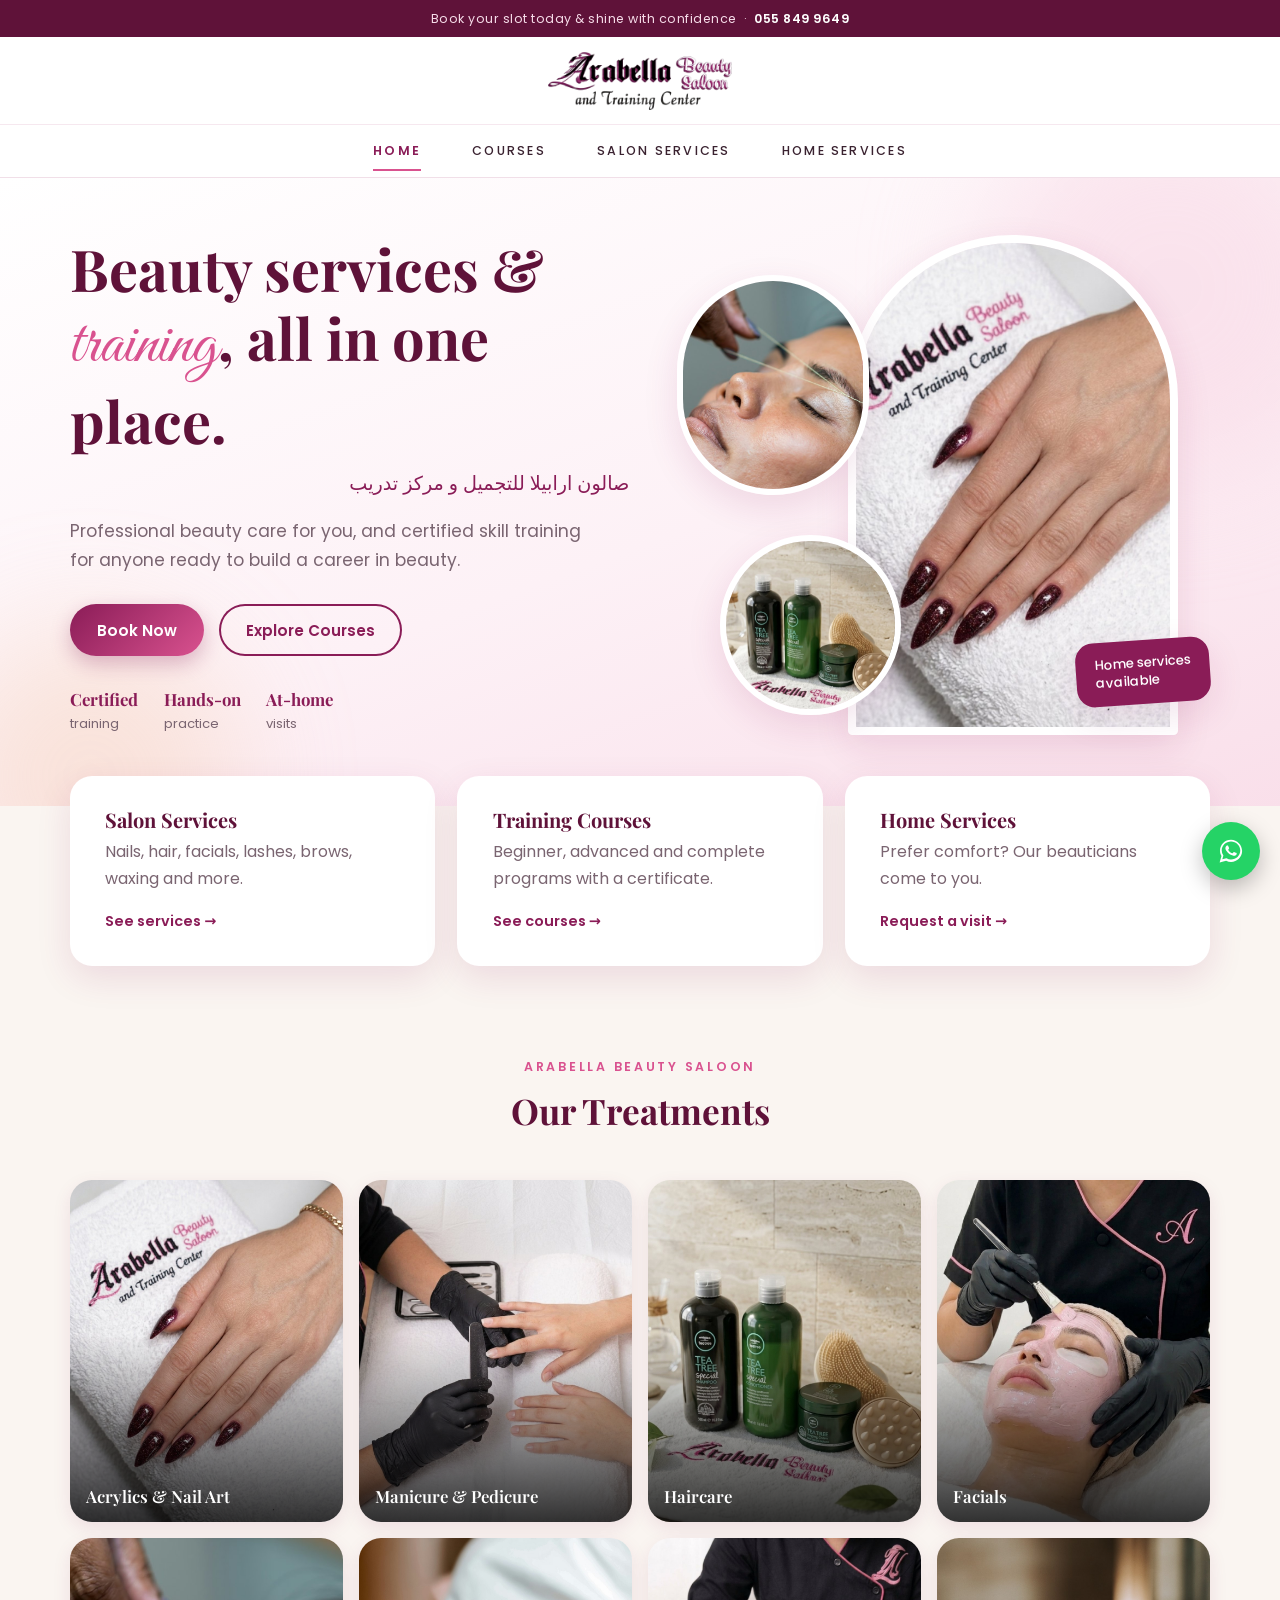
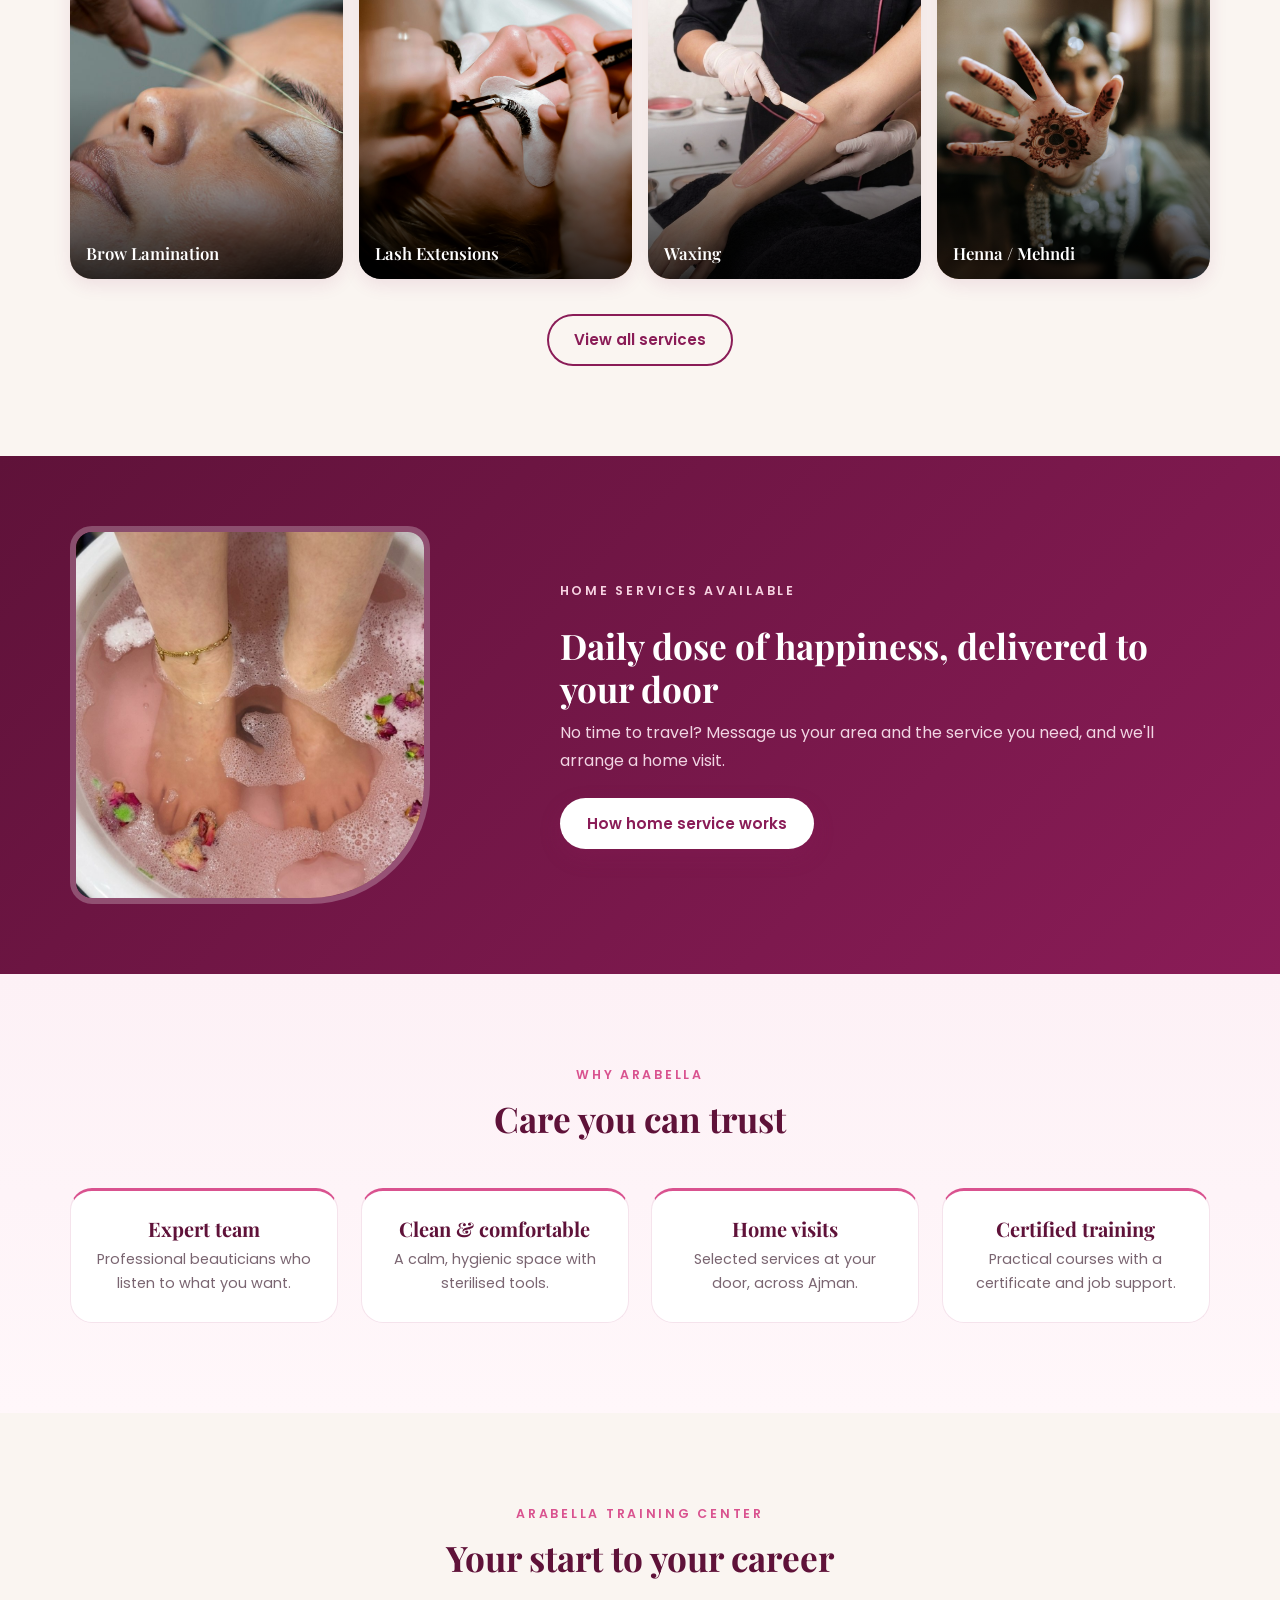
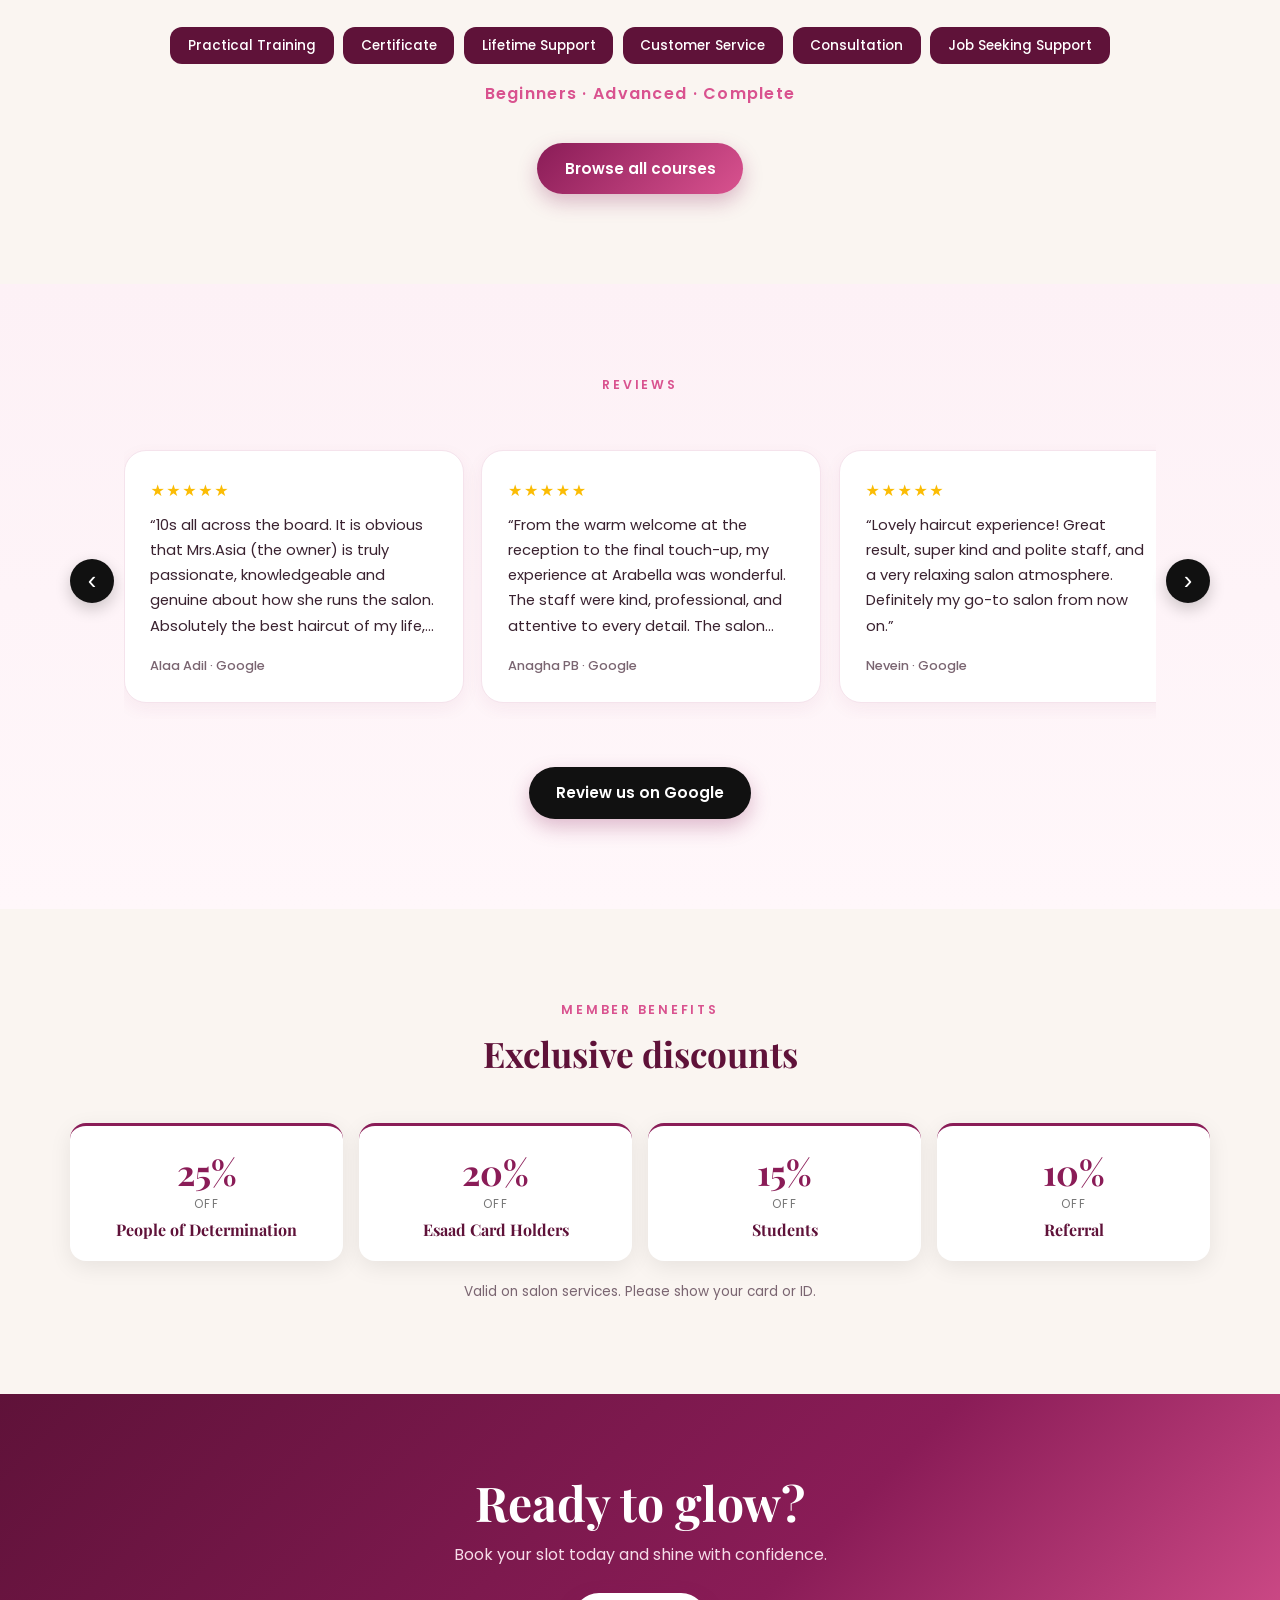
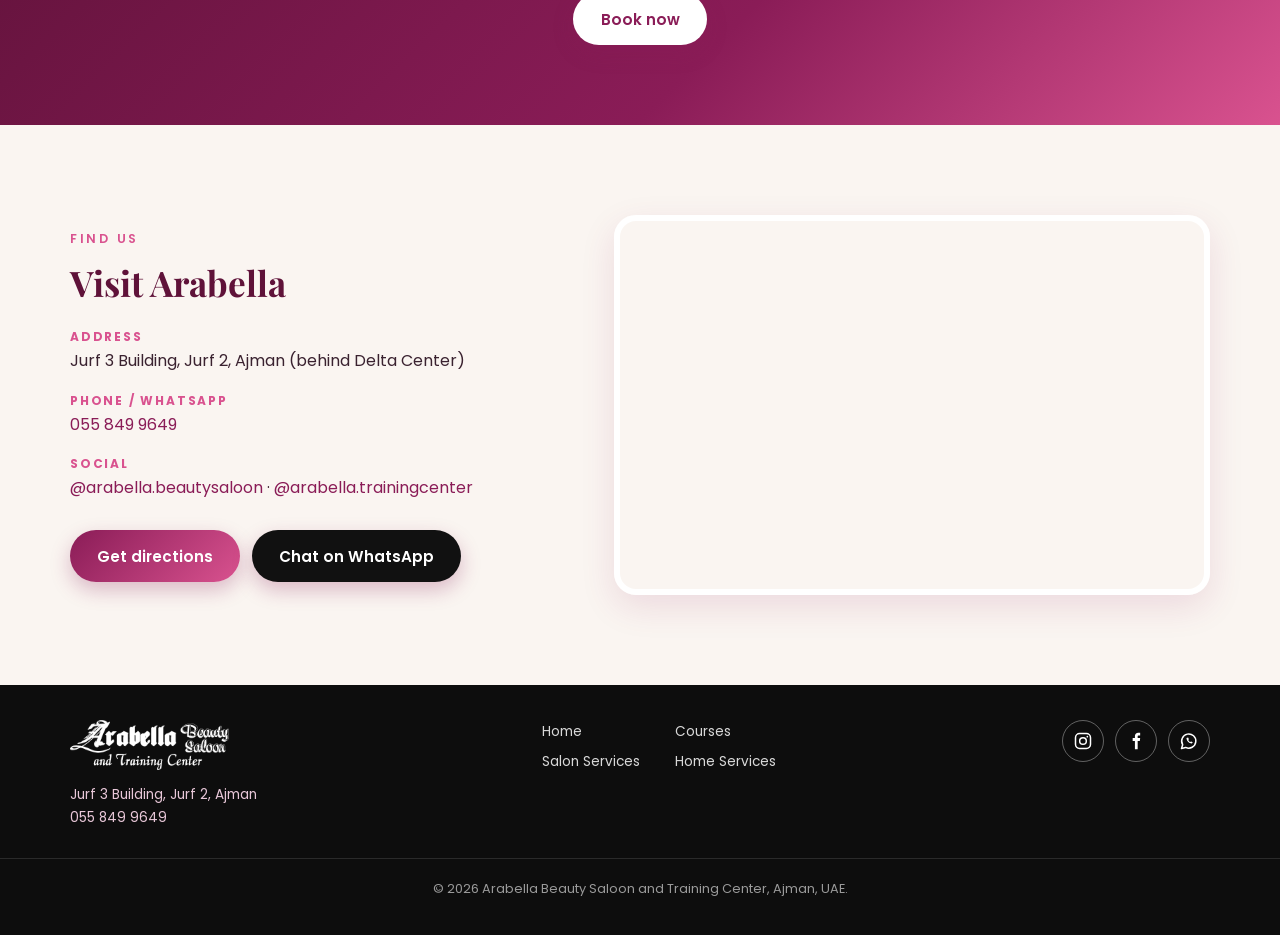
==== index.html @ 25f3a75b "v1.3" ====
<!doctype html>
<html lang="en">
<head>
<meta charset="utf-8">
<meta name="viewport" content="width=device-width, initial-scale=1">
<title>Arabella Beauty Saloon & Training Center | Ajman</title>
<meta name="description" content="Arabella Beauty Saloon and Training Center in Jurf 2, Ajman. Nails, hair, brows, lashes, facials, home services and certified beauty training courses.">
<meta name="theme-color" content="#8a1c57">
<link rel="icon" href="assets/logo.png">
<link rel="preconnect" href="https://fonts.googleapis.com">
<link rel="preconnect" href="https://fonts.gstatic.com" crossorigin>
<link href="https://fonts.googleapis.com/css2?family=Great+Vibes&family=Playfair+Display:wght@500;600;700&family=Poppins:wght@300;400;500;600&display=swap" rel="stylesheet">
<link rel="stylesheet" href="style.css">
</head>
<body>
<div id="site-header"></div>

<main>
<!-- HERO -->
<section class="hero" id="top">
  <div class="blob b1"></div><div class="blob b2"></div>
  <div class="wrap hero-in">
    <div class="hero-text">
      <h1>Beauty services &amp; <em>training</em>, all in one place.</h1>
      <p class="ar" lang="ar" dir="rtl">صالون ارابيلا للتجميل و مركز تدريب</p>
      <p class="lead">Professional beauty care for you, and certified skill training for anyone ready to build a career in beauty.</p>
      <div class="cta-row">
        <a href="services.html#book" class="btn">Book Now</a>
        <a href="courses.html" class="btn btn-ghost">Explore Courses</a>
      </div>
      <ul class="trust">
        <li><b>Certified</b> training</li>
        <li><b>Hands-on</b> practice</li>
        <li><b>At-home</b> visits</li>
      </ul>
    </div>
    <div class="hero-art">
      <div class="arch"><img src="assets/nails.jpg" alt="Nail art by Arabella"></div>
      <div class="pill p1"><img src="assets/brow.jpg" alt="Brow lamination result"></div>
      <div class="pill p2"><img src="assets/hair.jpg" alt="Tea tree scalp treatment"></div>
      <div class="badge">Home services<br>available</div>
    </div>
  </div>
</section>

<!-- THREE DOORS -->
<section class="duo">
  <div class="wrap duo-in three">
    <a href="services.html" class="duo-card">
      <h3>Salon Services</h3>
      <p>Nails, hair, facials, lashes, brows, waxing and more.</p>
      <span class="more">See services →</span>
    </a>
    <a href="courses.html" class="duo-card">
      <h3>Training Courses</h3>
      <p>Beginner, advanced and complete programs with a certificate.</p>
      <span class="more">See courses →</span>
    </a>
    <a href="home-services.html" class="duo-card">
      <h3>Home Services</h3>
      <p>Prefer comfort? Our beauticians come to you.</p>
      <span class="more">Request a visit →</span>
    </a>
  </div>
</section>

<!-- TREATMENTS -->
<section class="section" id="treatments">
  <div class="wrap">
    <div class="head">
      <p class="eyebrow">Arabella Beauty Saloon</p>
      <h2>Our Treatments</h2>
      <p class="sub">Professional beauty care in Jurf 2, Ajman.</p>
    </div>
    <div class="tiles">
      <a class="tile" href="services.html"><img src="assets/nails.jpg" alt="Acrylics & Nail Art" loading="lazy"><span>Acrylics &amp; Nail Art</span></a>
      <a class="tile" href="services.html"><img src="assets/mani.jpg" alt="Manicure & Pedicure" loading="lazy"><span>Manicure &amp; Pedicure</span></a>
      <a class="tile" href="services.html"><img src="assets/hair.jpg" alt="Haircare" loading="lazy"><span>Haircare</span></a>
      <a class="tile" href="services.html"><img src="assets/facial.jpg" alt="Facials" loading="lazy"><span>Facials</span></a>
      <a class="tile" href="services.html"><img src="assets/brow.jpg" alt="Brow Lamination" loading="lazy"><span>Brow Lamination</span></a>
      <a class="tile" href="services.html"><img src="assets/lash.jpg" alt="Lash Extensions" loading="lazy"><span>Lash Extensions</span></a>
      <a class="tile" href="services.html"><img src="assets/wax.jpg" alt="Waxing" loading="lazy"><span>Waxing</span></a>
      <a class="tile" href="services.html"><img src="assets/henna.jpg" alt="Henna / Mehndi" loading="lazy"><span>Henna / Mehndi</span></a>
      </div>
    <p class="center-link"><a class="btn btn-ghost" href="services.html">View all services</a></p>
  </div>
</section>

<!-- HOME SERVICE BAND -->
<section class="band">
  <div class="wrap band-in">
    <img src="assets/home.jpg" alt="Pedicure foot spa">
    <div>
      <p class="eyebrow light">Home Services Available</p>
      <h2>Daily dose of happiness, delivered to your door</h2>
      <p>No time to travel? Message us your area and the service you need, and we'll arrange a home visit.</p>
      <a class="btn btn-light" href="home-services.html">How home service works</a>
    </div>
  </div>
</section>

<!-- WHY -->
<section class="section tint">
  <div class="wrap">
    <div class="head">
      <p class="eyebrow">Why Arabella</p>
      <h2>Care you can trust</h2>
      <p class="sub">A friendly, hygienic saloon and a certified training center, all in one place.</p>
    </div>
    <div class="grid why">
      <div class="feat"><h3>Expert team</h3><p>Professional beauticians who listen to what you want.</p></div>
      <div class="feat"><h3>Clean &amp; comfortable</h3><p>A calm, hygienic space with sterilised tools.</p></div>
      <div class="feat"><h3>Home visits</h3><p>Selected services at your door, across Ajman.</p></div>
      <div class="feat"><h3>Certified training</h3><p>Practical courses with a certificate and job support.</p></div>
    </div>
  </div>
</section>

<!-- TRAINING TEASER -->
<section class="section">
  <div class="wrap">
    <div class="head">
      <p class="eyebrow">Arabella Training Center</p>
      <h2>Your start to your career</h2>
      <p class="sub">Top-class beauty training in Skin, Nail, Hair and Eyelash courses.</p>
    </div>
    <ul class="chips">
      <li>Practical Training</li><li>Certificate</li><li>Lifetime Support</li>
      <li>Customer Service</li><li>Consultation</li><li>Job Seeking Support</li>
    </ul>
    <p class="levels">Beginners · Advanced · Complete</p>
    <p class="center-link"><a class="btn" href="courses.html">Browse all courses</a></p>
  </div>
</section>

<!-- REVIEWS -->
<section class="section tint" id="reviews">
  <div class="wrap">
    <div class="head">
      <p class="eyebrow">Reviews</p>
    </div>
    <div class="rev-grid" id="revGrid"></div>
    <p class="center-link"><a class="btn btn-dark g-write" href="#" target="_blank" rel="noopener">Review us on Google</a></p>
  </div>
</section>

<section class="section" id="discounts">
  <div class="wrap">
    <div class="head">
      <p class="eyebrow">Member Benefits</p>
      <h2>Exclusive discounts</h2>
      <p class="sub">Permanent discounts on salon services.</p>
    </div>
    <div class="disc">
      <div class="disc-card"><b>25%</b><span>Off</span><h3>People of Determination</h3></div>
      <div class="disc-card"><b>20%</b><span>Off</span><h3>Esaad Card Holders</h3></div>
      <div class="disc-card"><b>15%</b><span>Off</span><h3>Students</h3></div>
      <div class="disc-card"><b>10%</b><span>Off</span><h3>Referral</h3></div>
    </div>
    <p class="disc-note">Valid on salon services. Please show your card or ID.</p>
  </div>
</section>

<!-- CTA -->
<section class="cta-banner">
  <div class="wrap">
    <h2>Ready to glow?</h2>
    <p>Book your slot today and shine with confidence.</p>
    <a class="btn btn-light" href="services.html#book">Book now</a>
  </div>
</section>

<!-- CONTACT -->
<section class="section" id="contact">
  <div class="wrap contact">
    <div>
      <p class="eyebrow">Find Us</p>
      <h2>Visit Arabella</h2>
      <ul class="info">
        <li><b>Address</b>Jurf 3 Building, Jurf 2, Ajman (behind Delta Center)</li>
        <li><b>Phone / WhatsApp</b><a href="tel:+971558499649">055 849 9649</a></li>
        <li><b>Social</b>
          <a href="https://www.instagram.com/arabella.beautysaloon" target="_blank" rel="noopener">@arabella.beautysaloon</a> ·
          <a href="https://www.instagram.com/arabella.trainingcenter" target="_blank" rel="noopener">@arabella.trainingcenter</a></li>
      </ul>
      <div class="loc-actions">
        <a class="btn" href="https://www.google.com/maps/search/?api=1&query=Arabella+Beauty+Saloon+and+Training+Center+Jurf+Ajman" target="_blank" rel="noopener">Get directions</a>
        <a class="btn btn-dark" href="https://wa.me/971558499649" target="_blank" rel="noopener">Chat on WhatsApp</a>
      </div>
    </div>
    <div class="map">
      <iframe title="Map to Arabella Beauty Saloon" loading="lazy" referrerpolicy="no-referrer-when-downgrade"
        src="https://www.google.com/maps?q=Arabella+Beauty+Saloon+and+Training+Center+Ajman&output=embed"></iframe>
    </div>
  </div>
</section>
</main>

<div id="site-footer"></div>
<script src="script.js"></script>
</body>
</html>
---- style.css ----
:root{
  --plum:#8a1c57; --plum-d:#5f1239; --rose:#d9528f; --pink:#f7d3e2; --blush:#fdf1f6;
  --cream:#faf5f1; --sand:#e9dfd6; --taupe:#a89686; --ink:#3a2230; --muted:#7a6571;
  --r:22px; --shadow:0 12px 35px rgba(138,28,87,.12);
}
*{box-sizing:border-box;margin:0;padding:0}
html{scroll-behavior:smooth;scroll-padding-top:76px}
body{font-family:Poppins,system-ui,sans-serif;color:var(--ink);background:var(--cream);line-height:1.7;font-size:16px;-webkit-font-smoothing:antialiased}
img{max-width:100%;display:block}
a{color:var(--plum);text-decoration:none}
h1,h2,h3{font-family:'Playfair Display',serif;line-height:1.2;color:var(--plum-d)}
h2{font-size:clamp(1.6rem,3.4vw,2.2rem);margin-bottom:.6rem}
h3{font-size:1.25rem}
.wrap{width:min(1140px,92%);margin:0 auto}
.section{padding:90px 0}
.tint{background:linear-gradient(180deg,var(--blush),#fff7fa)}
.eyebrow{font-size:.78rem;letter-spacing:.22em;text-transform:uppercase;color:var(--rose);font-weight:600;margin-bottom:.8rem}
.eyebrow.light{color:var(--pink)}
.head{text-align:center;max-width:680px;margin:0 auto 3rem}
.sub{color:var(--muted)}
p+p{margin-top:.9rem}

/* buttons */
.btn{display:inline-block;border:0;cursor:pointer;font:600 .95rem Poppins,sans-serif;color:#fff;background:linear-gradient(135deg,var(--plum),var(--rose));padding:.9rem 1.7rem;border-radius:999px;box-shadow:0 8px 20px rgba(138,28,87,.28);transition:.25s}
.btn:hover{transform:translateY(-2px);box-shadow:0 12px 26px rgba(138,28,87,.35)}
.btn-ghost{background:transparent;color:var(--plum);box-shadow:inset 0 0 0 2px var(--plum)}
.btn-ghost:hover{background:var(--plum);color:#fff}
.btn-light{background:#fff;color:var(--plum)}
.btn-sm{padding:.55rem 1.2rem;font-size:.85rem}

/* nav */
.nav{position:fixed;inset:0 0 auto 0;z-index:50;background:rgba(250,245,241,.88);backdrop-filter:blur(12px);transition:.3s}
.nav.scrolled{box-shadow:0 4px 20px rgba(0,0,0,.1)}
.nav-in{display:flex;align-items:center;justify-content:space-between;height:70px}
.brand{display:flex;align-items:center;gap:.7rem;color:var(--plum-d);font-family:'Playfair Display',serif;font-weight:700;font-size:1.3rem;line-height:1.1}
.brand img{width:44px;height:44px;border-radius:50%}
.brand small{display:block;font:400 .62rem Poppins,sans-serif;letter-spacing:.12em;text-transform:uppercase;color:var(--muted)}
.brand.light{color:#fff}.brand.light small{color:var(--pink)}
#menu{display:flex;align-items:center;gap:1.4rem}
#menu a:not(.btn){color:var(--ink);font-size:.88rem;font-weight:500;position:relative}
#menu a:not(.btn)::after{content:"";position:absolute;left:0;bottom:-4px;height:2px;width:0;background:var(--rose);transition:.25s}
#menu a:not(.btn):hover::after{width:100%}
.menu-cta{color:#fff!important}
.burger{display:none;background:none;border:0;width:40px;height:40px;cursor:pointer}
.burger span{display:block;height:2px;margin:6px 8px;background:var(--plum);transition:.3s}

/* hero */
.hero{position:relative;overflow:hidden;padding:130px 0 70px;background:linear-gradient(160deg,#fff 0%,var(--blush) 55%,var(--pink) 130%)}
.blob{position:absolute;border-radius:50%;filter:blur(60px);opacity:.5}
.b1{width:380px;height:380px;background:var(--pink);top:-80px;right:-80px}
.b2{width:300px;height:300px;background:#f3c9a9;bottom:-120px;left:-60px;opacity:.35}
.hero-in{position:relative;display:grid;grid-template-columns:1.05fr 1fr;gap:3rem;align-items:center}
.hero h1{font-size:clamp(2.2rem,5vw,3.6rem);margin-bottom:.8rem}
.hero h1 em{font-family:'Great Vibes',cursive;font-style:normal;color:var(--rose);font-size:1.15em;font-weight:400}
.ar{font-size:1.2rem;color:var(--plum);font-weight:500;margin-bottom:1rem}
.lead{font-size:1.08rem;color:var(--muted);max-width:30em}
.cta-row{display:flex;flex-wrap:wrap;gap:.9rem;margin:1.8rem 0}
.trust{display:flex;flex-wrap:wrap;gap:1.6rem;list-style:none;font-size:.82rem;color:var(--muted)}
.trust b{display:block;color:var(--plum);font-size:1.05rem;font-family:'Playfair Display',serif}
.hero-art{position:relative;height:500px}
.arch{position:absolute;right:6%;top:0;width:62%;height:100%;border-radius:999px 999px 28px 28px;overflow:hidden;box-shadow:var(--shadow);border:8px solid #fff}
.arch img,.pill img{width:100%;height:100%;object-fit:cover}
.pill{position:absolute;border-radius:999px;overflow:hidden;border:6px solid #fff;box-shadow:var(--shadow)}
.p1{left:0;top:40px;width:36%;height:44%}
.p2{left:8%;bottom:20px;width:34%;height:36%}
.badge{position:absolute;right:0;bottom:30px;background:var(--plum);color:#fff;padding:.9rem 1.2rem;border-radius:18px;font-size:.82rem;font-weight:500;line-height:1.35;box-shadow:var(--shadow);transform:rotate(-4deg)}

/* duo */
.duo{margin-top:-30px;position:relative;z-index:2}
.duo-in{display:grid;grid-template-columns:1fr 1fr;gap:1.4rem}
.duo-card{background:#fff;border-radius:var(--r);padding:2rem 2.2rem;box-shadow:var(--shadow);transition:.3s;color:var(--ink);display:block}
.duo-card:hover{transform:translateY(-5px)}
.duo-card .ico{font-size:1.6rem;color:var(--rose)}
.duo-card p{color:var(--muted);margin:.4rem 0 .9rem}
.duo-card .more{font-weight:600;color:var(--plum);font-size:.9rem}
.duo-card.dark{background:linear-gradient(135deg,var(--plum-d),var(--plum))}
.duo-card.dark h3,.duo-card.dark .more{color:#fff}.duo-card.dark p{color:#f1d5e3}.duo-card.dark .ico{color:var(--pink)}

/* about */
.about{display:grid;grid-template-columns:1fr 1.1fr;gap:4rem;align-items:center}
.about-img{position:relative}
.about-img>img{border-radius:var(--r);box-shadow:var(--shadow);aspect-ratio:4/4.4;object-fit:cover;width:100%}
.logo-seal{position:absolute;right:-18px;bottom:-18px;width:110px;height:110px;border-radius:50%;background:#fff;padding:8px;box-shadow:var(--shadow)}
.ticks{list-style:none;margin:1.4rem 0}
.ticks li{padding-left:1.8rem;position:relative;margin:.5rem 0}
.ticks li::before{content:"•";position:absolute;left:0;color:var(--rose)}

/* cards */
.grid{display:grid;gap:1.4rem}
.services{grid-template-columns:repeat(4,1fr)}
.card{background:#fff;border-radius:var(--r);padding:1.8rem 1.5rem;box-shadow:0 6px 20px rgba(138,28,87,.07);transition:.3s;border:1px solid #f5e3ec}
.services .card:hover{transform:translateY(-6px);box-shadow:var(--shadow)}
.ci{width:54px;height:54px;border-radius:16px;background:var(--blush);display:grid;place-items:center;font-size:1.6rem;margin-bottom:1rem}
.card p{font-size:.9rem;color:var(--muted);margin:.4rem 0 1rem}
.wa{cursor:pointer;font-weight:600;font-size:.88rem;color:var(--rose)}
.wa:hover{color:var(--plum)}

/* band */
.band{background:linear-gradient(135deg,var(--plum-d),var(--plum));color:#fff;padding:70px 0}
.band-in{display:grid;grid-template-columns:.8fr 1.2fr;gap:3.5rem;align-items:center}
.band img{border-radius:var(--r) var(--r) 120px var(--r);aspect-ratio:4/4.2;object-fit:cover;width:100%;max-width:360px;border:6px solid rgba(255,255,255,.25)}
.band h2{color:#fff}.band p{color:#f1d5e3;margin-bottom:1.5rem}

/* training */
.steps{grid-template-columns:repeat(4,1fr);margin-bottom:3rem}
.step{background:#fff;border-radius:var(--r);padding:1.8rem;border:1px solid #f5e3ec;position:relative}
.step span{font:700 2.4rem 'Playfair Display',serif;color:var(--pink);line-height:1}
.step h3{margin:.3rem 0 .4rem}.step p{font-size:.9rem;color:var(--muted)}
.tagline{text-align:center;font:italic 500 1.25rem 'Playfair Display',serif;color:var(--plum);margin:-1.5rem 0 1.4rem}
.chips{list-style:none;display:flex;flex-wrap:wrap;justify-content:center;gap:.6rem;margin-bottom:1rem}
.chips li{background:var(--plum-d);color:#fff;padding:.45rem 1.1rem;border-radius:12px;font-size:.85rem;font-weight:500}
.levels{text-align:center;color:var(--rose);font-weight:600;letter-spacing:.08em;margin-bottom:2rem}
.step ul{list-style:none;margin-top:.6rem}
.step li{font-size:.88rem;color:var(--muted);padding-left:1.3rem;position:relative;margin:.3rem 0}
.step li::before{content:"•";position:absolute;left:0;color:var(--rose)}
.step span{font-size:2rem}
.center{text-align:center;margin:-1.6rem 0 3rem}
.train-cta{display:grid;grid-template-columns:1fr 1fr;gap:2rem;align-items:center;background:var(--blush);border:2px dashed var(--pink);border-radius:28px;padding:2.4rem}
.train-cta p{color:var(--muted);margin-top:.5rem}
.mini-form{display:grid;gap:.8rem}
input,select,textarea{width:100%;font:400 .95rem Poppins,sans-serif;color:var(--ink);padding:.85rem 1.1rem;border:1.5px solid var(--sand);border-radius:14px;background:#fff;outline:none;transition:.2s}
input:focus,select:focus,textarea:focus{border-color:var(--rose);box-shadow:0 0 0 4px rgba(217,82,143,.15)}
textarea{resize:vertical}

/* gallery */
.gallery{columns:3;column-gap:1rem}
.gallery img{width:100%;margin-bottom:1rem;border-radius:18px;break-inside:avoid;transition:.3s;box-shadow:0 6px 18px rgba(138,28,87,.1)}
.gallery img:hover{transform:scale(1.02)}

/* reviews */
.rev-grid{display:grid;grid-template-columns:repeat(auto-fill,minmax(280px,1fr));gap:1.3rem;margin-bottom:3rem}
.rev{background:#fff;border-radius:var(--r);padding:1.6rem;border:1px solid #f5e3ec;box-shadow:0 6px 18px rgba(138,28,87,.06)}
.rev .st{color:#e8a33d;letter-spacing:.1em}
.rev p{font-size:.92rem;margin:.6rem 0 1rem;color:var(--ink)}
.rev .who{font-size:.82rem;color:var(--muted);font-weight:500}
.rev.empty{grid-column:1/-1;text-align:center;color:var(--muted);background:var(--blush);border-style:dashed}
.leave{max-width:620px;margin:0 auto;background:#fff;border-radius:28px;padding:2.2rem;box-shadow:var(--shadow);text-align:center}
.leave form{display:grid;gap:.9rem;margin-top:1.2rem;text-align:left}
.row{display:grid;grid-template-columns:1fr 1fr;gap:.8rem}
.stars{display:flex;gap:.2rem;justify-content:center}
.stars button{background:none;border:0;font-size:2rem;color:var(--sand);cursor:pointer;transition:.15s}
.stars button.on{color:#e8a33d}
.note{text-align:center;font-size:.88rem;color:var(--plum)}

/* book */
.book{background:linear-gradient(160deg,var(--pink),var(--blush))}
.book-in{display:grid;grid-template-columns:1fr 1fr;gap:3.5rem;align-items:center}
.form{display:grid;gap:.9rem;padding:2rem;box-shadow:var(--shadow)}

/* contact */
.contact{display:grid;grid-template-columns:1fr 1.2fr;gap:3rem;align-items:center}
.info{list-style:none;margin:1.4rem 0 1.8rem}
.info li{margin-bottom:1rem}
.info b{display:block;font-size:.75rem;letter-spacing:.15em;text-transform:uppercase;color:var(--rose)}
.map{border-radius:var(--r);overflow:hidden;box-shadow:var(--shadow);height:380px;border:6px solid #fff}
.map iframe{width:100%;height:100%;border:0}

footer{background:#0d0d0d;color:#e8c7d8;padding:2.2rem 0;font-size:.85rem}
.foot{display:flex;justify-content:space-between;align-items:center;gap:1rem;flex-wrap:wrap}

.float-wa{position:fixed;right:20px;bottom:20px;width:58px;height:58px;border-radius:50%;background:#25d366;display:grid;place-items:center;box-shadow:0 8px 22px rgba(0,0,0,.25);z-index:40;transition:.25s}
.float-wa:hover{transform:scale(1.08)}

.reveal{opacity:0;transform:translateY(24px);transition:opacity .7s,transform .7s}
.reveal.in{opacity:1;transform:none}
@media (prefers-reduced-motion:reduce){*{scroll-behavior:auto!important}.reveal{opacity:1;transform:none;transition:none}}

/* responsive */
@media (max-width:980px){
  .services{grid-template-columns:repeat(2,1fr)}
  .steps{grid-template-columns:repeat(2,1fr)}
  .hero-in,.about,.band-in,.book-in,.contact,.train-cta{grid-template-columns:1fr}
  .hero-art{height:420px;max-width:460px;margin:0 auto;width:100%}
  .gallery{columns:2}
  .band img{max-width:300px}
}
@media (max-width:820px){
  .burger{display:block}
  #menu{position:fixed;inset:70px 0 auto 0;background:var(--cream);flex-direction:column;align-items:stretch;gap:0;padding:.5rem 6% 1.4rem;box-shadow:0 18px 30px rgba(0,0,0,.15);transform:translateY(-130%);transition:.35s;z-index:-1}
  #menu.open{transform:none}
  #menu a:not(.btn){padding:.85rem 0;border-bottom:1px solid var(--sand)}
  #menu .btn{text-align:center;margin-top:1rem}
}
@media (max-width:600px){
  .section{padding:64px 0}
  .services,.steps,.duo-in,.row{grid-template-columns:1fr}
  .hero{padding-top:110px}
  .hero-art{height:360px}
  .gallery{columns:1}
  .logo-seal{right:8px;bottom:-24px;width:90px;height:90px}
}

/* ===== multi-page additions ===== */
#menu a.active:not(.btn){color:var(--plum);font-weight:600}
#menu a.active:not(.btn)::after{width:100%}
.duo-in.three{grid-template-columns:repeat(3,1fr)}
.pg-hero{padding:130px 0 60px;background:linear-gradient(160deg,#fff,var(--blush) 60%,var(--pink) 140%);text-align:center}
.pg-hero h1{font-size:clamp(1.9rem,4vw,2.8rem);margin-bottom:.8rem}
.pg-hero .lead{margin:0 auto;max-width:40em}
.pg-hero .cta-row{justify-content:center}
.center-link{text-align:center;margin-top:2.2rem}
.center-note{text-align:center;margin-top:2rem;font-size:.9rem}
.narrow{max-width:820px}
.steps.four{grid-template-columns:repeat(4,1fr)}
.step a{font-weight:600;font-size:.85rem;color:var(--rose);display:inline-block;margin-top:.7rem}
.chips.light li{background:#fff;color:var(--plum);border:1px solid var(--pink)}
.cat{margin:2.4rem 0 .9rem;font-size:1.4rem}
details{background:#fff;border:1px solid #f5e3ec;border-radius:16px;margin-bottom:.7rem;overflow:hidden;transition:.2s}
details[open]{box-shadow:0 8px 22px rgba(138,28,87,.1)}
summary{cursor:pointer;padding:1rem 1.3rem;font-weight:500;list-style:none;display:flex;justify-content:space-between;align-items:center;gap:1rem}
summary::-webkit-details-marker{display:none}
summary::after{content:"+";font-size:1.4rem;color:var(--rose);transition:.2s}
details[open] summary::after{transform:rotate(45deg)}
.inc{list-style:none;padding:0 1.3rem 1.2rem;display:grid;grid-template-columns:1fr 1fr;gap:.3rem 1.5rem}
.inc li{font-size:.9rem;color:var(--muted);padding-left:1.3rem;position:relative}
.inc li::before{content:"✓";position:absolute;left:0;color:var(--rose);font-weight:700}
.flyers{display:grid;grid-template-columns:repeat(4,1fr);gap:1rem}
.flyers a{display:block;border-radius:14px;overflow:hidden;box-shadow:0 6px 18px rgba(138,28,87,.12);transition:.25s}
.flyers a:hover{transform:translateY(-4px)}
.flyers img{width:100%;aspect-ratio:4/5;object-fit:cover}
.lightbox{position:fixed;inset:0;background:rgba(40,10,28,.88);display:none;place-items:center;z-index:100;padding:2rem;cursor:zoom-out}
.lightbox.open{display:grid}
.lightbox img{max-height:92vh;max-width:92vw;border-radius:12px}
.lightbox button{position:absolute;top:14px;right:22px;background:none;border:0;color:#fff;font-size:2.4rem;cursor:pointer}
.hsteps{display:grid;gap:1.2rem;margin-top:1.4rem}
.hstep{display:flex;gap:1rem;align-items:flex-start}
.hstep span{flex:none;width:42px;height:42px;border-radius:50%;background:linear-gradient(135deg,var(--plum),var(--rose));color:#fff;display:grid;place-items:center;font:700 1.1rem 'Playfair Display',serif}
.hstep p{font-size:.92rem;color:var(--muted)}
.foot{display:flex;justify-content:space-between;align-items:flex-start;gap:2rem;flex-wrap:wrap}
.foot-brand p{margin-top:.8rem;font-size:.85rem}
.foot-links{display:grid;grid-template-columns:repeat(2,auto);gap:.4rem 2.2rem}
.foot-links a{color:#e8c7d8;font-size:.85rem}.foot-links a:hover{color:#fff}
.copy{text-align:center;margin-top:1.8rem;padding-top:1.2rem;border-top:1px solid rgba(255,255,255,.15);font-size:.8rem}
@media (max-width:980px){.steps.four{grid-template-columns:repeat(2,1fr)}.flyers{grid-template-columns:repeat(3,1fr)}.duo-in.three{grid-template-columns:1fr}}
@media (max-width:600px){.steps.four,.inc{grid-template-columns:1fr}.flyers{grid-template-columns:repeat(2,1fr)}.pg-hero{padding-top:110px}}

/* ===== course search + cards ===== */
.pg-hero .chips{margin:1.6rem 0 0}
.searchbar{position:relative;max-width:640px;margin:0 auto 1.2rem}
.searchbar svg{position:absolute;left:1.2rem;top:50%;transform:translateY(-50%);color:var(--rose)}
.searchbar input{padding:1rem 1.4rem 1rem 3.2rem;border-radius:999px;font-size:1rem;box-shadow:var(--shadow);border-color:transparent}
.filters{display:flex;flex-wrap:wrap;gap:.6rem;justify-content:center;margin-bottom:1rem}
.filters button{border:1.5px solid var(--pink);background:#fff;color:var(--plum);font:500 .88rem Poppins,sans-serif;padding:.5rem 1.2rem;border-radius:999px;cursor:pointer;transition:.2s}
.filters button:hover{border-color:var(--rose)}
.filters button.on{background:var(--plum);border-color:var(--plum);color:#fff}
.ccount{text-align:center;font-size:.85rem;color:var(--muted);margin-bottom:1.6rem}
.course-grid{display:grid;grid-template-columns:repeat(4,1fr);gap:1.3rem}
.course{background:#fff;border-radius:var(--r);overflow:hidden;border:1px solid #f5e3ec;box-shadow:0 6px 18px rgba(138,28,87,.07);display:flex;flex-direction:column;transition:.3s}
.course:hover{transform:translateY(-5px);box-shadow:var(--shadow)}
.thumb{position:relative;display:block;aspect-ratio:4/3.4;overflow:hidden;background:var(--blush);cursor:zoom-in}
.thumb img{width:100%;height:100%;object-fit:cover;object-position:top;transition:.4s}
.course:hover .thumb img{transform:scale(1.05)}
.tag{position:absolute;left:.7rem;top:.7rem;background:var(--plum);color:#fff;font-size:.72rem;font-weight:500;padding:.25rem .75rem;border-radius:999px}
.cbody{padding:1.1rem 1.2rem 1.3rem;display:flex;flex-direction:column;flex:1}
.ccat{font-size:.7rem;letter-spacing:.15em;text-transform:uppercase;color:var(--rose);font-weight:600}
.cbody h3{font-size:1.1rem;margin:.2rem 0 .6rem}
.cbody ul{list-style:none;margin-bottom:.9rem;flex:1}
.cbody li{font-size:.8rem;color:var(--muted);padding-left:1.1rem;position:relative;line-height:1.5;margin:.15rem 0}
.cbody li::before{content:"✓";position:absolute;left:0;color:var(--rose)}
.cbody li.more::before{content:""}
.cbody li.more{color:var(--plum);font-weight:500}
.cempty{text-align:center;padding:2rem;color:var(--muted)}
@media (max-width:1050px){.course-grid{grid-template-columns:repeat(3,1fr)}}
@media (max-width:780px){.course-grid{grid-template-columns:repeat(2,1fr)}}
@media (max-width:480px){.course-grid{grid-template-columns:1fr}}

/* minimal course cards */
.thumb{aspect-ratio:4/5}
.thumb img{object-position:center}
.cbody{padding:1rem 1.2rem 1.2rem;gap:.15rem}
.cbody h3{font-size:1.05rem;margin:0}
.cbody .wa{margin-top:.6rem}

/* hero search + views */
.pg-hero{padding-bottom:44px}
.pg-hero .searchbar{margin:1.6rem auto 1rem}
.hero-sub{margin-top:.2rem}
.pg-hero .filters{margin-bottom:0}
#catalog{padding-top:40px}
.ctools{display:flex;justify-content:space-between;align-items:center;margin-bottom:1.2rem}
.ctools .ccount{margin:0}
.views{display:flex;background:#fff;border:1.5px solid var(--pink);border-radius:999px;padding:3px}
.views button{display:flex;align-items:center;gap:.4rem;border:0;background:none;color:var(--plum);font:500 .82rem Poppins,sans-serif;padding:.4rem .9rem;border-radius:999px;cursor:pointer}
.views button.on{background:var(--plum);color:#fff}
.course-grid.list{grid-template-columns:1fr;gap:.8rem}
.course-grid.list .course{flex-direction:row;align-items:center}
.course-grid.list .thumb{width:84px;flex:none;aspect-ratio:1;margin:.6rem}
.course-grid.list .thumb img{border-radius:12px}
.course-grid.list .cbody{flex-direction:row;align-items:center;justify-content:space-between;gap:1rem;padding:.6rem 1.2rem .6rem .4rem;flex:1;flex-wrap:wrap}
.course-grid.list .cbody h3{flex:1;min-width:160px}
.course-grid.list .ccat{background:var(--blush);color:var(--plum);padding:.2rem .8rem;border-radius:999px;letter-spacing:.05em;text-transform:none;font-size:.78rem}
.course-grid.list .cbody .wa{margin:0}

/* service tiles */
.thumb.tile{display:grid;place-items:center;background:linear-gradient(135deg,var(--pink),var(--blush));cursor:default}
.thumb.tile span{font-size:3.2rem}
.course-grid.list .thumb.tile span{font-size:2rem}
.course-grid.list .thumb.tile{border-radius:12px}
.thumb:not(a){cursor:default}

/* duo cards: all light, turn dark on hover */
.duo-card{transition:background .3s,color .3s,transform .3s,box-shadow .3s}
.duo-card h3,.duo-card p,.duo-card .more,.duo-card .ico{transition:color .3s}
.duo-card:hover{background:linear-gradient(135deg,var(--plum-d),var(--plum))}
.duo-card:hover h3,.duo-card:hover .more{color:#fff}
.duo-card:hover p{color:#f1d5e3}
.duo-card:hover .ico{color:var(--pink)}

.socials{display:flex;gap:.7rem;align-items:center}
.socials a{width:42px;height:42px;border-radius:50%;border:1.5px solid rgba(255,255,255,.35);display:grid;place-items:center;color:#fff;transition:.25s}
.socials a:hover{background:var(--rose);border-color:var(--rose);transform:translateY(-3px)}

/* ===== mobile polish ===== */
html{-webkit-text-size-adjust:100%}
body{overflow-x:clip;-webkit-tap-highlight-color:transparent}
@media (max-width:820px){
  .nav-in{height:64px}
  #menu{inset:64px 0 auto 0;max-height:calc(100vh - 64px);overflow-y:auto}
  #menu a:not(.btn){padding:1rem 0;font-size:1rem}
  html{scroll-padding-top:70px}
  .burger span{margin:6px 8px}
  .burger[aria-expanded="true"] span:nth-child(1){transform:translateY(8px) rotate(45deg)}
  .burger[aria-expanded="true"] span:nth-child(2){opacity:0}
  .burger[aria-expanded="true"] span:nth-child(3){transform:translateY(-8px) rotate(-45deg)}
  .band img{margin:0 auto}
  .foot{flex-direction:column}
}
@media (max-width:600px){
  input,select,textarea{font-size:16px}
  .wrap{width:min(1140px,100% - 32px)}
  h2{font-size:1.7rem}
  .brand{font-size:1.15rem}
  .brand img{width:38px;height:38px}
  .brand small{font-size:.55rem;letter-spacing:.08em}
  .cta-row{flex-direction:column}
  .cta-row .btn{text-align:center;width:100%}
  .hero h1{font-size:2.3rem}
  .hero-art{height:320px}
  .badge{right:4px;bottom:14px;font-size:.75rem}
  .trust{gap:1rem}
  .duo{margin-top:-18px}
  .duo-card{padding:1.5rem}
  .head{margin-bottom:2rem}
  .pg-hero{padding:96px 0 32px}
  .pg-hero h1{font-size:2rem}
  .searchbar input{padding:.9rem 1.2rem .9rem 3rem}
  .filters{flex-wrap:nowrap;overflow-x:auto;justify-content:flex-start;margin:0 -16px;padding:0 16px .4rem;scrollbar-width:none}
  .filters::-webkit-scrollbar{display:none}
  .filters button{flex:none;white-space:nowrap}
  .course-grid{grid-template-columns:repeat(2,1fr);gap:.8rem}
  .cbody{padding:.8rem .9rem 1rem}
  .cbody h3{font-size:.95rem}
  .course-grid.list{grid-template-columns:1fr}
  .course-grid.list .thumb{width:64px;margin:.5rem}
  .course-grid.list .cbody{padding:.5rem .9rem .5rem .2rem;gap:.4rem}
  .course-grid.list .cbody h3{min-width:0;flex-basis:100%}
  .views button{padding:.4rem .75rem}
  .train-cta,.leave,.form{padding:1.3rem}
  .map{height:280px}
  .logo-seal{width:76px;height:76px}
  .info li{margin-bottom:.8rem}
  .float-wa{width:52px;height:52px;right:14px;bottom:14px}
  .socials{flex-wrap:wrap}
}
@media (max-width:340px){.course-grid{grid-template-columns:1fr}}

/* ===== phone: keep copy minimal ===== */
@media (max-width:600px){
  .hero .lead,.hero .trust,.band p,.duo-card p,.services .card p,
  .head .sub,.hero-sub,.center-note,.about p,.about .ticks,
  .book-in>div>p,.book-in .ticks,.hstep p,.chips,.levels,
  .leave .sub,.foot-brand p,.train-cta p{display:none}
  .about p.eyebrow{display:block}
  .hero .ar{margin-bottom:1.2rem}
  .duo-card{padding:1.2rem 1.4rem}
  .duo-card h3{margin-bottom:.4rem}
  .section{padding:48px 0}
  .band{padding:48px 0}
  .band h2,.about h2{font-size:1.5rem}
  .hstep h3{font-size:1rem}
  .about{gap:2rem}
  .eyebrow{font-size:.7rem;margin-bottom:.5rem}
}

/* phone: filters wrap, no sideways scroll */
@media (max-width:600px){
  .filters{flex-wrap:wrap;overflow:visible;justify-content:center;margin:0;padding:0;gap:.45rem}
  .filters button{flex:none;font-size:.8rem;padding:.45rem .95rem}
}

/* ===== home: reference-style sections ===== */
.tiles{display:grid;grid-template-columns:repeat(4,1fr);gap:1rem}
.tile{position:relative;display:block;aspect-ratio:4/5;border-radius:var(--r);overflow:hidden;box-shadow:0 6px 18px rgba(138,28,87,.1)}
.tile img{width:100%;height:100%;object-fit:cover;transition:transform .5s}
.tile::after{content:"";position:absolute;inset:0;background:linear-gradient(180deg,transparent 45%,rgba(0,0,0,.8));transition:.3s}
.tile span{position:absolute;left:1rem;right:1rem;bottom:.9rem;z-index:1;color:#fff;font:600 1.05rem 'Playfair Display',serif;line-height:1.25}
.tile:hover img{transform:scale(1.06)}
.tile:hover::after{background:linear-gradient(180deg,rgba(0,0,0,.25) 0,rgba(0,0,0,.88))}
.why{grid-template-columns:repeat(4,1fr)}
.feat{background:#fff;border-radius:var(--r);padding:1.6rem 1.4rem;border:1px solid #f5e3ec;border-top:3px solid var(--rose);text-align:center}
.feat p{font-size:.9rem;color:var(--muted);margin-top:.4rem}
.cta-banner{text-align:center;color:#fff;padding:80px 0;background:linear-gradient(135deg,var(--plum-d),var(--plum) 60%,var(--rose))}
.cta-banner h2{color:#fff;font-size:clamp(2rem,5vw,3rem)}
.cta-banner p{color:#f6dce9;margin:.4rem 0 1.6rem}
@media (max-width:980px){.tiles{grid-template-columns:repeat(3,1fr)}.why{grid-template-columns:repeat(2,1fr)}}
@media (max-width:600px){
  .tiles{grid-template-columns:repeat(2,1fr);gap:.7rem}
  .tile span{font-size:.9rem;left:.7rem;bottom:.6rem}
  .why{grid-template-columns:1fr 1fr;gap:.8rem}
  .feat{padding:1.1rem .9rem}.feat p,.cta-banner p{display:none}
  .cta-banner{padding:52px 0}.cta-banner .btn{margin-top:1rem}
}

/* ===== reference-style header ===== */
.promo{background:var(--plum-d);color:#f6dce9;text-align:center;font-size:.78rem;letter-spacing:.04em;padding:.5rem 1rem}
.promo a{color:#fff;font-weight:600}
.nav{position:sticky;top:0;inset:auto;z-index:50;background:rgba(255,255,255,.96);backdrop-filter:blur(12px);border-bottom:1px solid #f1dfe8}
.nav{inset:auto}.nav{top:0}
.nav-top{display:grid;grid-template-columns:1fr auto 1fr;align-items:center;height:auto;padding:.7rem 0}
.nav-left{display:flex;align-items:center;gap:.4rem}
.nav-right{display:flex;justify-content:flex-end}
.ni{width:36px;height:36px;border-radius:50%;display:grid;place-items:center;color:var(--plum)}
.ni:hover{background:var(--blush);color:var(--rose)}
.brand.center{flex-direction:column;text-align:center;gap:.25rem}
.brand.center img{width:52px;height:52px}
.brand.center span{font-size:1.5rem}
.nav .burger{display:none}
#menu{position:static;transform:none;display:block;background:none;box-shadow:none;padding:0;border-top:1px solid #f6e8ef;z-index:auto}
.menu-in{display:flex;justify-content:center;gap:2.6rem}
#menu a:not(.btn){padding:.8rem 0;font-size:.9rem;letter-spacing:.04em;border:0}
#menu a:not(.btn)::after{bottom:6px}
.nav.scrolled .brand.center img{width:38px;height:38px}
.nav.scrolled .brand.center small{display:none}
.nav.scrolled{box-shadow:0 4px 20px rgba(0,0,0,.1)}
.hero{padding-top:56px}
.pg-hero{padding-top:56px}
@media (max-width:820px){
  .nav-top{grid-template-columns:1fr auto 1fr;padding:.5rem 0}
  .nav-left .ni{display:none}
  .nav .burger{display:block}
  .brand.center{flex-direction:row;gap:.6rem;text-align:left}
  .brand.center img{width:38px;height:38px}
  .brand.center span{font-size:1.15rem}
  .nav-top .brand.center{justify-self:center}
  #menu{position:absolute;left:0;right:0;top:100%;inset:100% 0 auto 0;background:#fff;box-shadow:0 18px 30px rgba(0,0,0,.15);transform:translateY(-12px);opacity:0;visibility:hidden;transition:.25s;max-height:none;overflow:visible;padding:.3rem 0 .8rem}
  #menu.open{transform:none;opacity:1;visibility:visible}
  .menu-in{flex-direction:column;gap:0}
  #menu a:not(.btn){padding:1rem 0;border-bottom:1px solid var(--sand)}
  .promo{font-size:.7rem;padding:.4rem .6rem}
  .menu-cta{padding:.5rem 1rem}
  .hero{padding-top:36px}.pg-hero{padding-top:36px}
}
@media (max-width:600px){.brand.center small{display:none}.hero{padding-top:28px}.pg-hero{padding-top:28px}}

/* ===== header v3: logo-only, aligned like the reference ===== */
.nav-top{display:grid;grid-template-columns:1fr auto 1fr;align-items:center;padding:.9rem 0;min-height:0}
.nav-left{justify-self:start}
.nav-right{justify-self:end}
.logo-link{display:block;justify-self:center;line-height:0}
.logo-link img{display:block;width:64px;height:64px;border-radius:50%;margin:0;transition:.25s}
.nav.scrolled .logo-link img{width:44px;height:44px}
.nav.scrolled .nav-top{padding:.45rem 0}
.menu-in{display:flex;justify-content:center;align-items:center;gap:clamp(1.4rem,4vw,3.2rem)}
#menu a:not(.btn){font-size:.78rem;font-weight:500;letter-spacing:.18em;text-transform:uppercase;padding:.95rem 0;color:var(--ink)}
#menu a.active:not(.btn){color:var(--plum);font-weight:600}
@media (max-width:820px){
  .logo-link img{width:46px;height:46px}
  .nav-top{padding:.5rem 0}
  #menu a:not(.btn){font-size:.85rem;padding:1rem 0}
  .menu-in{align-items:stretch}
}

/* ===== header v4: hover dropdowns ===== */
.has-sub{position:relative}
.sub{list-style:none;position:absolute;top:100%;left:50%;min-width:220px;background:#fff;box-shadow:0 18px 40px rgba(0,0,0,.18);border-radius:0 0 14px 14px;padding:.6rem 0;opacity:0;visibility:hidden;transform:translate(-50%,8px);transition:.2s;z-index:60}
.has-sub:hover .sub,.has-sub:focus-within .sub{opacity:1;visibility:visible;transform:translate(-50%,0)}
#menu .sub a:not(.btn){display:block;padding:.65rem 1.6rem;font-size:.95rem;letter-spacing:0;text-transform:none;font-weight:400;color:var(--ink)}
#menu .sub a:not(.btn)::after{display:none}
#menu .sub a:not(.btn):hover{background:var(--blush);color:var(--plum)}
@media (max-width:820px){.sub{display:none}}
.about-img img[src*="home"],.band img{object-position:62% center}
.about-img img[src*="home"],.band img{object-position:center 30%}

/* ===== v5: full logo, black footer, discounts, location ===== */
.logo-link img{width:auto;height:54px;border-radius:0;max-width:70vw}
.nav.scrolled .logo-link img{width:auto;height:40px}
@media (max-width:820px){.logo-link img{width:auto;height:40px}}
footer .brand.light img{width:auto;height:46px;border-radius:10px;background:#fff;padding:6px 10px}
.foot-links a{color:#d9d9d9}
.copy{border-top-color:rgba(255,255,255,.12);color:#9a9a9a}
.socials a{color:#fff}
.disc{display:grid;grid-template-columns:repeat(4,1fr);gap:1rem}
.disc-card{background:#fff;border-radius:16px;padding:1.4rem 1rem;text-align:center;box-shadow:0 6px 22px rgba(0,0,0,.08);border-top:3px solid var(--plum)}
.disc-card b{display:block;font:700 2.2rem 'Playfair Display',serif;color:var(--plum)}
.disc-card span{display:block;font-size:.72rem;letter-spacing:.12em;text-transform:uppercase;color:#777;margin-bottom:.3rem}
.disc-card h3{font-size:1rem;margin:0}
.disc-note{text-align:center;margin-top:1.2rem;font-size:.85rem;color:var(--muted)}
.loc-actions{display:flex;gap:.7rem;flex-wrap:wrap}
.btn-dark{background:#111;color:#fff}
.btn-dark:hover{background:#000}
.g-review{margin-top:1rem}
@media (max-width:820px){.disc{grid-template-columns:repeat(2,1fr)}}
@media (max-width:600px){.disc-card b{font-size:1.7rem}.disc-card{padding:1rem .6rem}.disc-card h3{font-size:.85rem}}

/* logo centred, burger on the left (phones) */
.nav-top{grid-template-columns:1fr auto 1fr}
.logo-link{order:0;justify-self:center}
.nav-left{order:0;justify-self:start}
.nav-right{display:block}
.logo-link img{height:58px}
.nav.scrolled .logo-link img{height:44px}
footer .brand.light img{height:50px;background:none;padding:0;border-radius:0;filter:brightness(0) invert(1)}
.rev-grid .g-head{grid-column:1/-1;text-align:center;font-size:.95rem;color:var(--muted)}
.rev .who{font-size:.8rem;color:var(--muted);margin-top:.6rem}
@media (max-width:820px){.logo-link img{height:42px}}
.g-sum{grid-column:1/-1;text-align:center;background:#fff;border-radius:var(--r);padding:1.6rem 1rem;box-shadow:0 6px 20px rgba(0,0,0,.08);max-width:320px;margin:0 auto}
.g-sum b{display:block;font:700 3.2rem 'Playfair Display',serif;line-height:1;color:#111}
.g-sum .st{color:#fbbc04;font-size:1.3rem;margin:.3rem 0}
.g-sum p{margin:0;color:var(--muted);font-size:.9rem}
.rev-grid .rev p{display:-webkit-box;-webkit-line-clamp:5;-webkit-box-orient:vertical;overflow:hidden}
.rev .st{color:#fbbc04}
/* review slider */
.rev-grid{display:block}
.slider{position:relative;display:flex;align-items:center;gap:.6rem}
.track{display:flex;gap:1.1rem;overflow-x:auto;scroll-snap-type:x mandatory;scrollbar-width:none;padding:.4rem .2rem 1rem;flex:1}
.track::-webkit-scrollbar{display:none}
.track .rev{flex:0 0 min(340px,82%);scroll-snap-align:start;margin:0}
.sl{flex:none;width:44px;height:44px;border-radius:50%;border:0;background:#111;color:#fff;font-size:1.6rem;line-height:1;cursor:pointer;box-shadow:0 6px 16px rgba(0,0,0,.2);transition:.2s}
.sl:hover{background:var(--plum)}
@media (max-width:600px){.sl{width:36px;height:36px;font-size:1.3rem}.slider{gap:.3rem}}
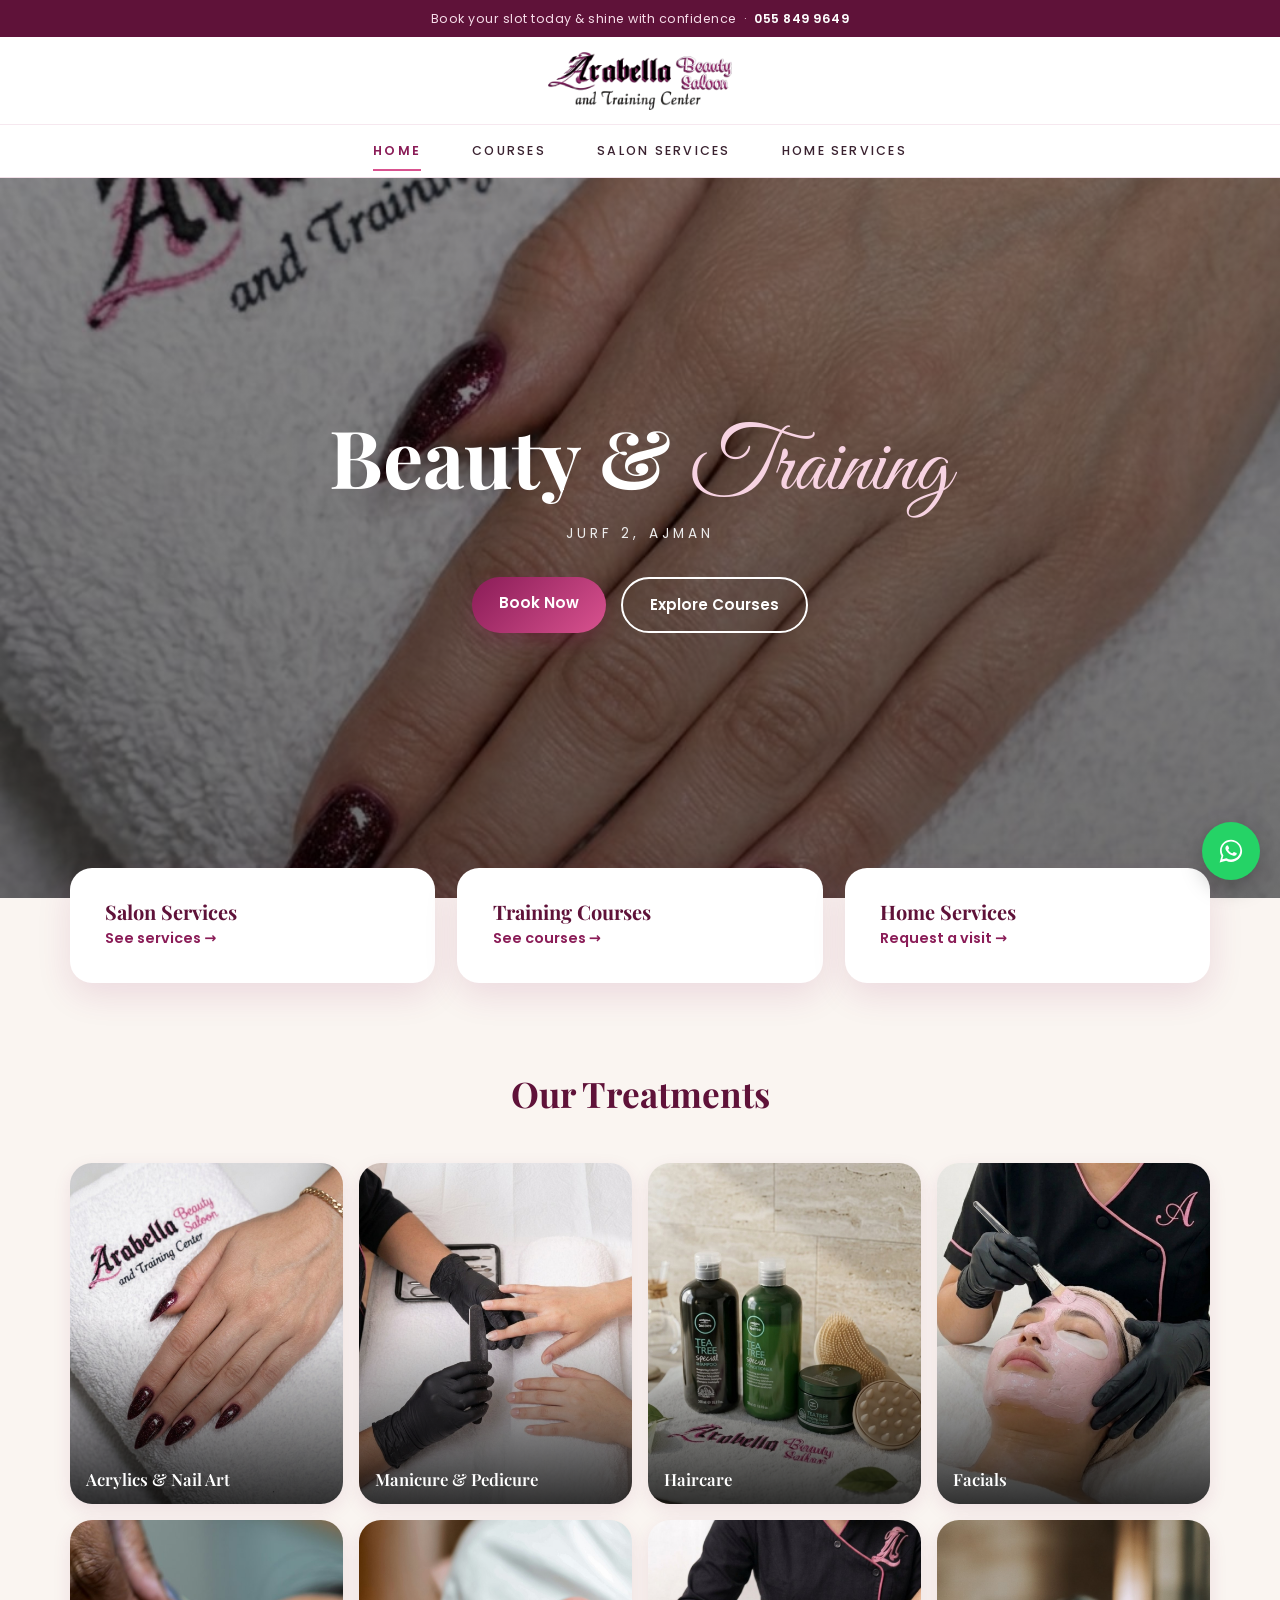
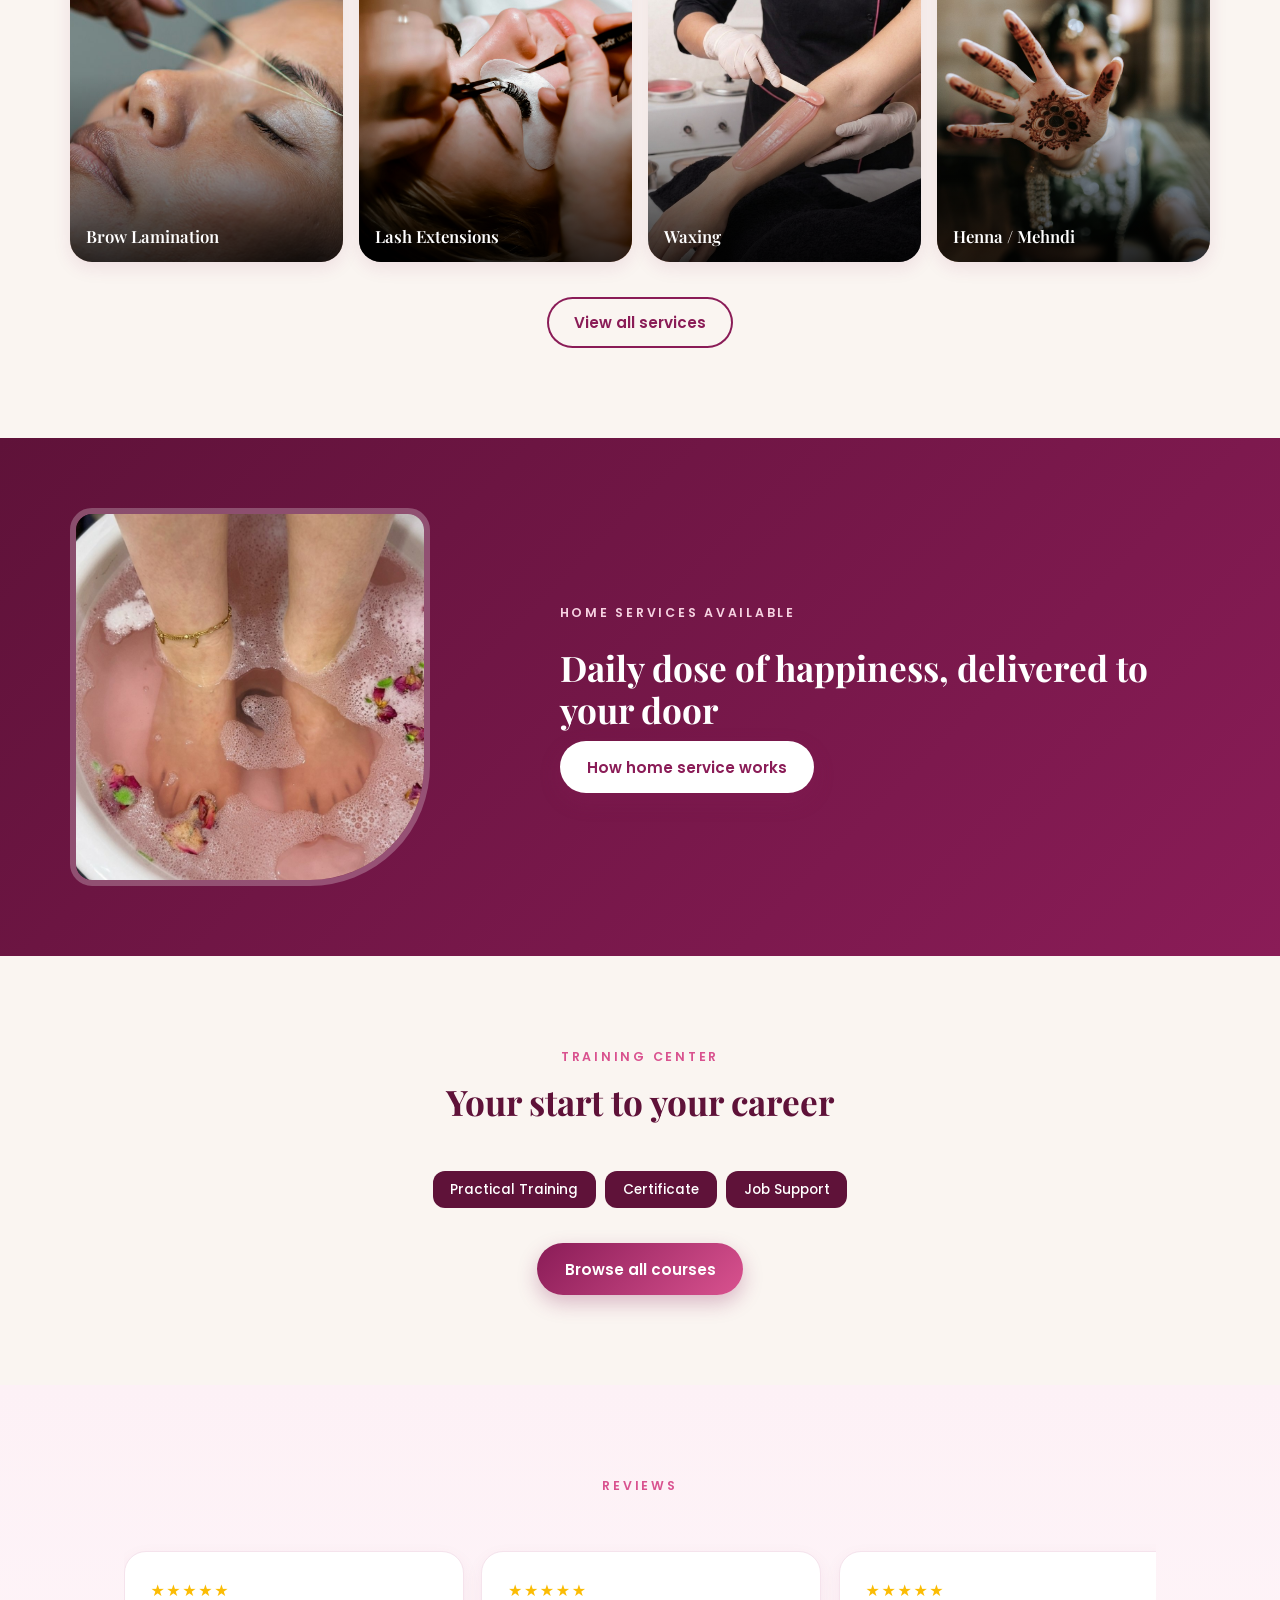
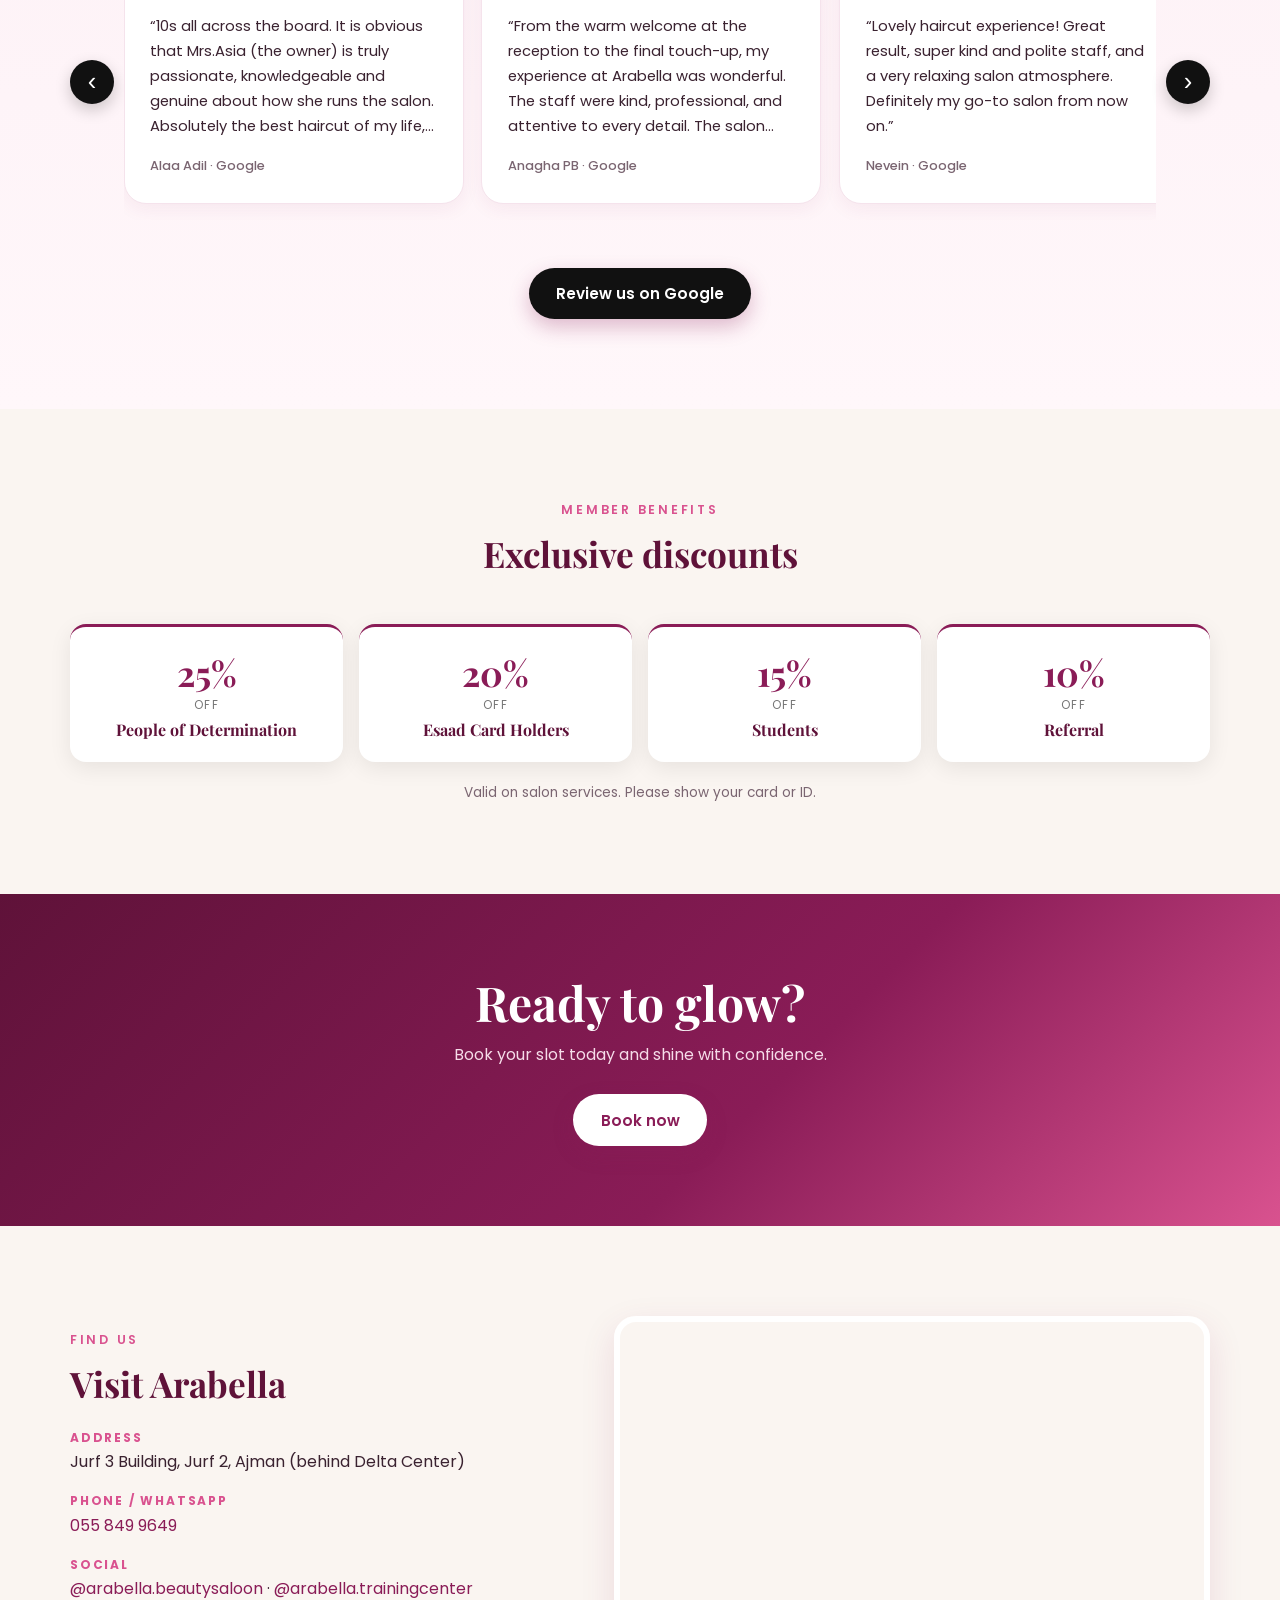
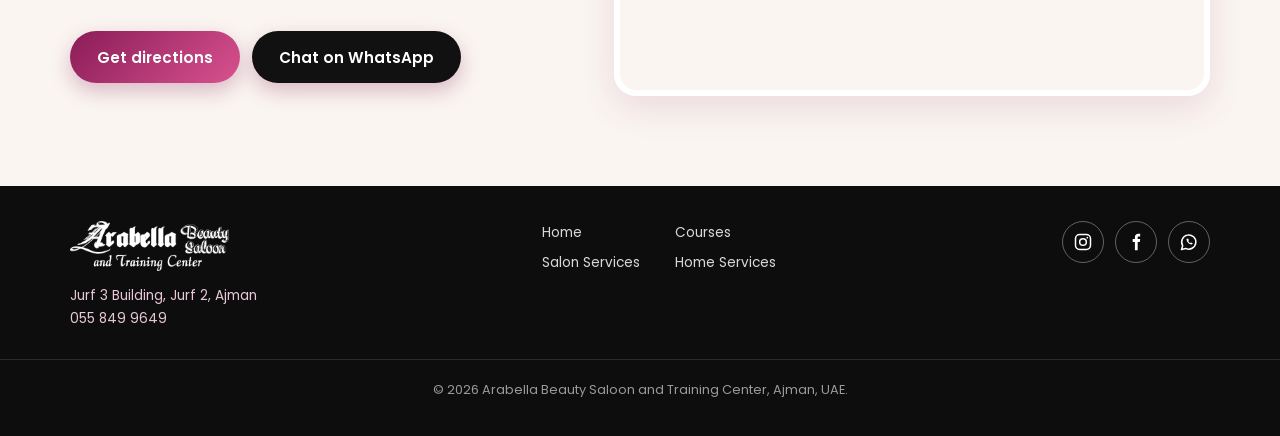
==== commit 13de40c3: "done" ====
--- a/index.html
+++ b/index.html
@@ -18,27 +18,16 @@
 <main>
 <!-- HERO -->
 <section class="hero" id="top">
-  <div class="blob b1"></div><div class="blob b2"></div>
-  <div class="wrap hero-in">
-    <div class="hero-text">
-      <h1>Beauty services &amp; <em>training</em>, all in one place.</h1>
-      <p class="ar" lang="ar" dir="rtl">صالون ارابيلا للتجميل و مركز تدريب</p>
-      <p class="lead">Professional beauty care for you, and certified skill training for anyone ready to build a career in beauty.</p>
-      <div class="cta-row">
-        <a href="services.html#book" class="btn">Book Now</a>
-        <a href="courses.html" class="btn btn-ghost">Explore Courses</a>
-      </div>
-      <ul class="trust">
-        <li><b>Certified</b> training</li>
-        <li><b>Hands-on</b> practice</li>
-        <li><b>At-home</b> visits</li>
-      </ul>
-    </div>
-    <div class="hero-art">
-      <div class="arch"><img src="assets/nails.jpg" alt="Nail art by Arabella"></div>
-      <div class="pill p1"><img src="assets/brow.jpg" alt="Brow lamination result"></div>
-      <div class="pill p2"><img src="assets/hair.jpg" alt="Tea tree scalp treatment"></div>
-      <div class="badge">Home services<br>available</div>
+  <video class="hv-video" autoplay muted loop playsinline preload="auto" poster="assets/nails.jpg" aria-hidden="true">
+    <source src="assets/hero.mp4" type="video/mp4">
+  </video>
+  <div class="hv-shade"></div>
+  <div class="wrap hv-in">
+    <h1>Beauty &amp; <em>Training</em></h1>
+    <p class="hv-sub">Jurf 2, Ajman</p>
+    <div class="cta-row">
+      <a href="services.html#book" class="btn">Book Now</a>
+      <a href="courses.html" class="btn btn-outline-w">Explore Courses</a>
     </div>
   </div>
 </section>
@@ -48,17 +37,14 @@
   <div class="wrap duo-in three">
     <a href="services.html" class="duo-card">
       <h3>Salon Services</h3>
-      <p>Nails, hair, facials, lashes, brows, waxing and more.</p>
       <span class="more">See services →</span>
     </a>
     <a href="courses.html" class="duo-card">
       <h3>Training Courses</h3>
-      <p>Beginner, advanced and complete programs with a certificate.</p>
       <span class="more">See courses →</span>
     </a>
     <a href="home-services.html" class="duo-card">
       <h3>Home Services</h3>
-      <p>Prefer comfort? Our beauticians come to you.</p>
       <span class="more">Request a visit →</span>
     </a>
   </div>
@@ -68,9 +54,7 @@
 <section class="section" id="treatments">
   <div class="wrap">
     <div class="head">
-      <p class="eyebrow">Arabella Beauty Saloon</p>
       <h2>Our Treatments</h2>
-      <p class="sub">Professional beauty care in Jurf 2, Ajman.</p>
     </div>
     <div class="tiles">
       <a class="tile" href="services.html"><img src="assets/nails.jpg" alt="Acrylics & Nail Art" loading="lazy"><span>Acrylics &amp; Nail Art</span></a>
@@ -93,25 +77,7 @@
     <div>
       <p class="eyebrow light">Home Services Available</p>
       <h2>Daily dose of happiness, delivered to your door</h2>
-      <p>No time to travel? Message us your area and the service you need, and we'll arrange a home visit.</p>
       <a class="btn btn-light" href="home-services.html">How home service works</a>
-    </div>
-  </div>
-</section>
-
-<!-- WHY -->
-<section class="section tint">
-  <div class="wrap">
-    <div class="head">
-      <p class="eyebrow">Why Arabella</p>
-      <h2>Care you can trust</h2>
-      <p class="sub">A friendly, hygienic saloon and a certified training center, all in one place.</p>
-    </div>
-    <div class="grid why">
-      <div class="feat"><h3>Expert team</h3><p>Professional beauticians who listen to what you want.</p></div>
-      <div class="feat"><h3>Clean &amp; comfortable</h3><p>A calm, hygienic space with sterilised tools.</p></div>
-      <div class="feat"><h3>Home visits</h3><p>Selected services at your door, across Ajman.</p></div>
-      <div class="feat"><h3>Certified training</h3><p>Practical courses with a certificate and job support.</p></div>
     </div>
   </div>
 </section>
@@ -120,15 +86,12 @@
 <section class="section">
   <div class="wrap">
     <div class="head">
-      <p class="eyebrow">Arabella Training Center</p>
+      <p class="eyebrow">Training Center</p>
       <h2>Your start to your career</h2>
-      <p class="sub">Top-class beauty training in Skin, Nail, Hair and Eyelash courses.</p>
     </div>
     <ul class="chips">
-      <li>Practical Training</li><li>Certificate</li><li>Lifetime Support</li>
-      <li>Customer Service</li><li>Consultation</li><li>Job Seeking Support</li>
+      <li>Practical Training</li><li>Certificate</li><li>Job Support</li>
     </ul>
-    <p class="levels">Beginners · Advanced · Complete</p>
     <p class="center-link"><a class="btn" href="courses.html">Browse all courses</a></p>
   </div>
 </section>
--- a/style.css
+++ b/style.css
@@ -528,3 +528,36 @@
 .sl{flex:none;width:44px;height:44px;border-radius:50%;border:0;background:#111;color:#fff;font-size:1.6rem;line-height:1;cursor:pointer;box-shadow:0 6px 16px rgba(0,0,0,.2);transition:.2s}
 .sl:hover{background:var(--plum)}
 @media (max-width:600px){.sl{width:36px;height:36px;font-size:1.3rem}.slider{gap:.3rem}}
+
+/* ===== hero v6: clean, professional ===== */
+.hero{background:linear-gradient(120deg,#fff 0%,var(--blush) 60%,var(--pink) 140%);padding:64px 0 70px}
+.hero .blob{display:none}
+.hero-in{grid-template-columns:1.1fr 1fr;gap:3.5rem}
+.hero h1{font-size:clamp(2rem,4.2vw,3.2rem);line-height:1.15;color:#111}
+.hero h1 em{font-size:1.1em}
+.hero .ar{text-align:left;direction:ltr;color:var(--plum);font-size:1.05rem;margin-bottom:1rem}
+.hero .lead{max-width:34rem}
+.hero-art{height:520px}
+.hp-main{position:absolute;right:0;top:0;width:78%;height:100%;border-radius:200px 200px 24px 24px;overflow:hidden;box-shadow:0 24px 60px rgba(0,0,0,.22)}
+.hp-main img,.hp-side img{width:100%;height:100%;object-fit:cover;display:block}
+.hp-side{position:absolute;left:0;bottom:36px;width:38%;aspect-ratio:1;border-radius:20px;overflow:hidden;border:6px solid #fff;box-shadow:0 18px 40px rgba(0,0,0,.25)}
+.hp-badge{position:absolute;right:-6px;bottom:70px;background:#111;color:#fff;border-radius:16px;padding:.8rem 1.1rem;text-align:center;box-shadow:0 12px 28px rgba(0,0,0,.3)}
+.hp-badge b{display:block;font:700 1.6rem 'Playfair Display',serif;line-height:1}
+.hp-badge span{font-size:.7rem;letter-spacing:.1em;text-transform:uppercase;color:#ddd}
+@media (max-width:820px){
+  .hero-in{grid-template-columns:1fr;gap:2rem}
+  .hero-art{height:380px;max-width:420px;margin:0 auto;width:100%}
+  .hp-badge{right:4px;bottom:50px}
+}
+
+/* ===== hero v7: full-bleed video ===== */
+.hero{position:relative;padding:0;min-height:min(86vh,720px);display:flex;align-items:center;justify-content:center;text-align:center;color:#fff;background:#111;overflow:hidden}
+.hv-video{position:absolute;inset:0;width:100%;height:100%;object-fit:cover}
+.hv-shade{position:absolute;inset:0;background:linear-gradient(180deg,rgba(0,0,0,.45),rgba(0,0,0,.55))}
+.hv-in{position:relative;z-index:1;padding:3rem 0}
+.hero .hv-in h1{color:#fff;font-size:clamp(2.6rem,7vw,5rem);margin-bottom:.4rem;line-height:1.05}
+.hero .hv-in h1 em{color:var(--pink)}
+.hv-sub{letter-spacing:.3em;text-transform:uppercase;font-size:.85rem;color:#eee;margin-bottom:2rem}
+.hv-in .cta-row{justify-content:center}
+.btn-outline-w{background:transparent;color:#fff;border:2px solid #fff;box-shadow:none}
+.btn-outline-w:hover{background:#fff;color:#111}
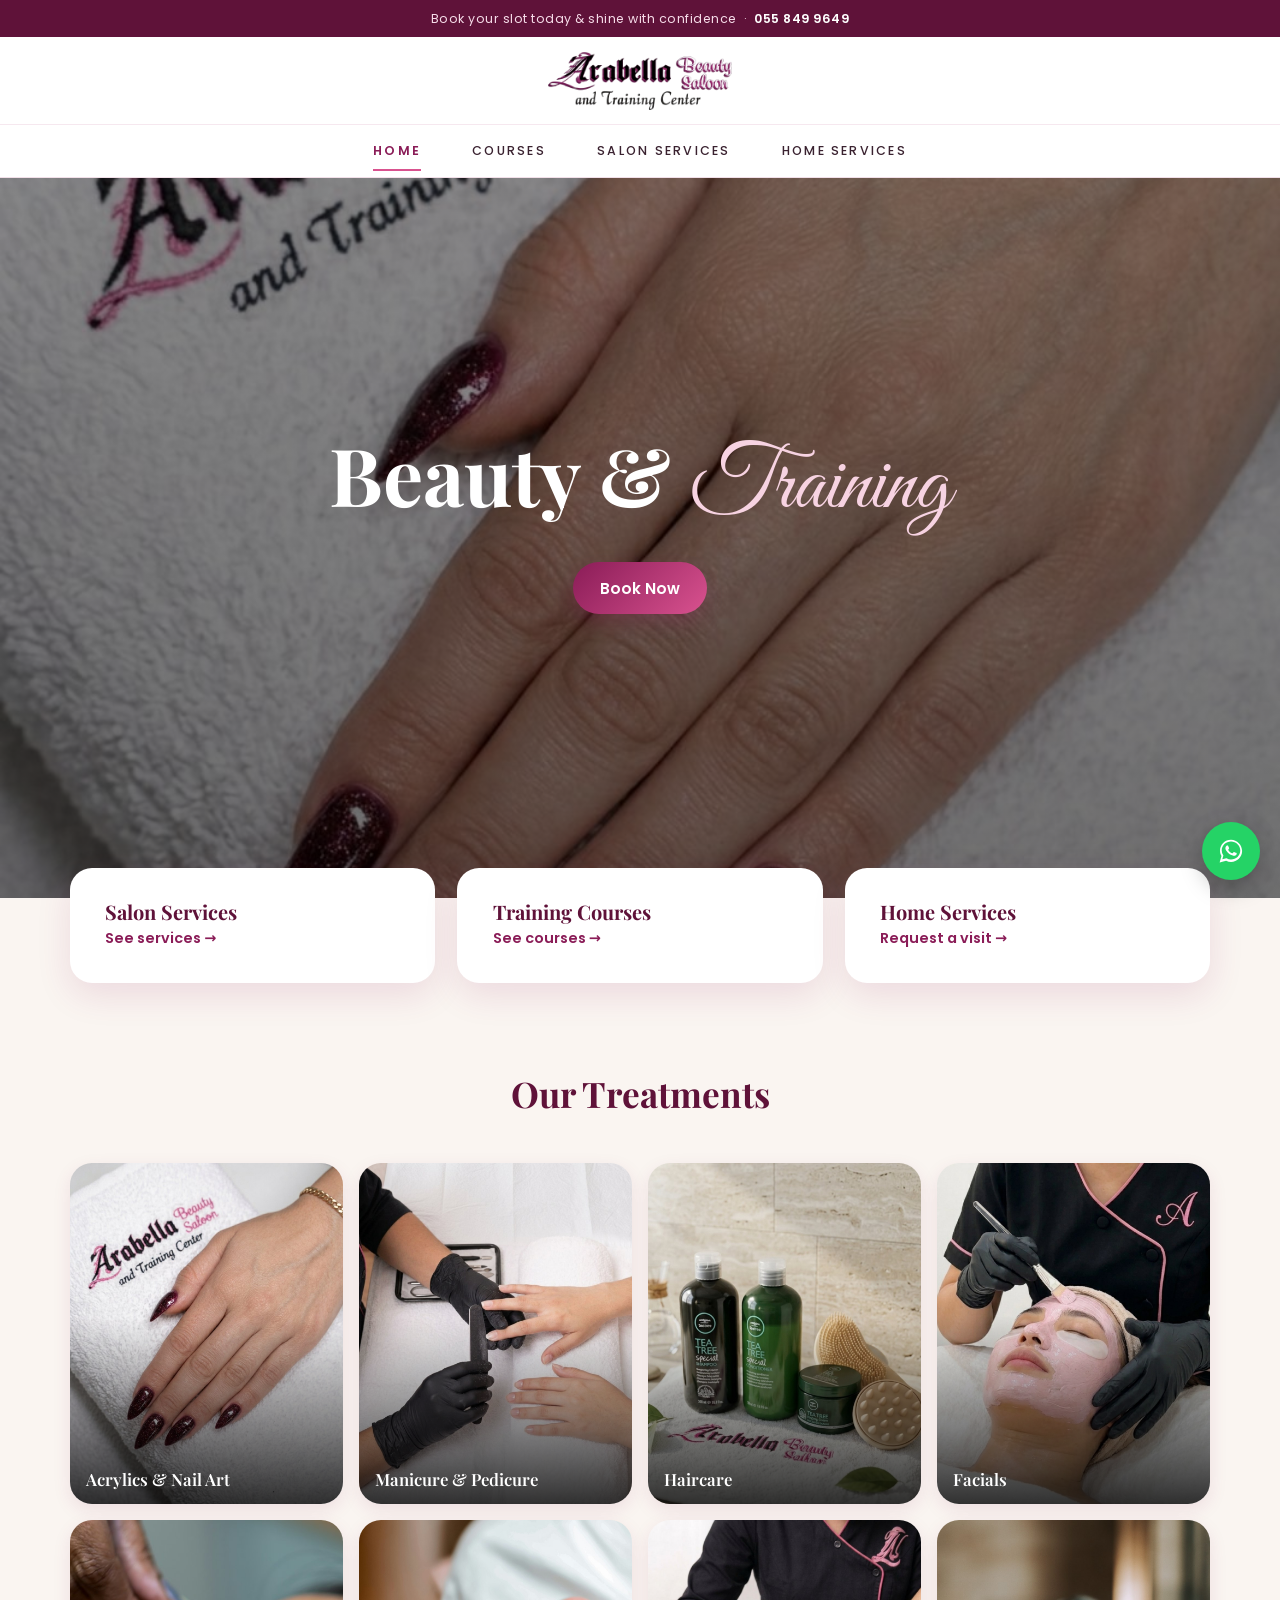
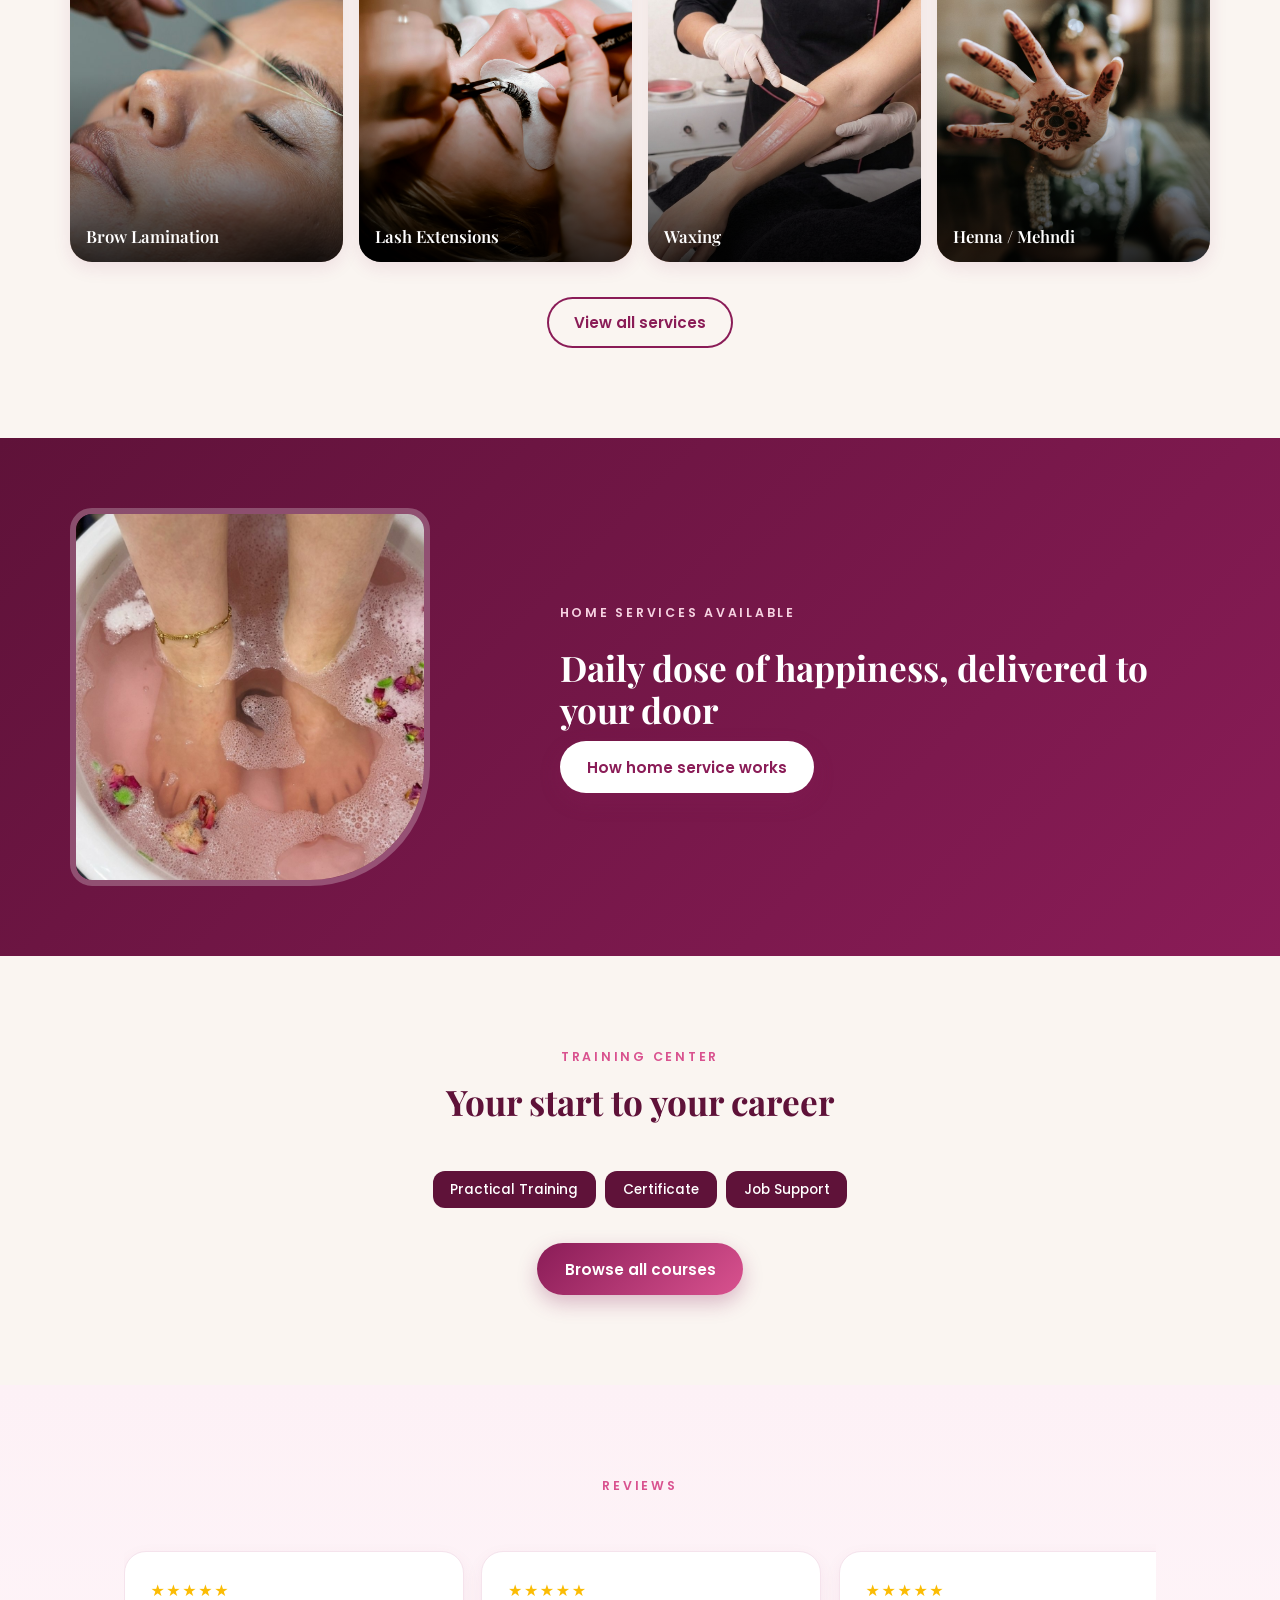
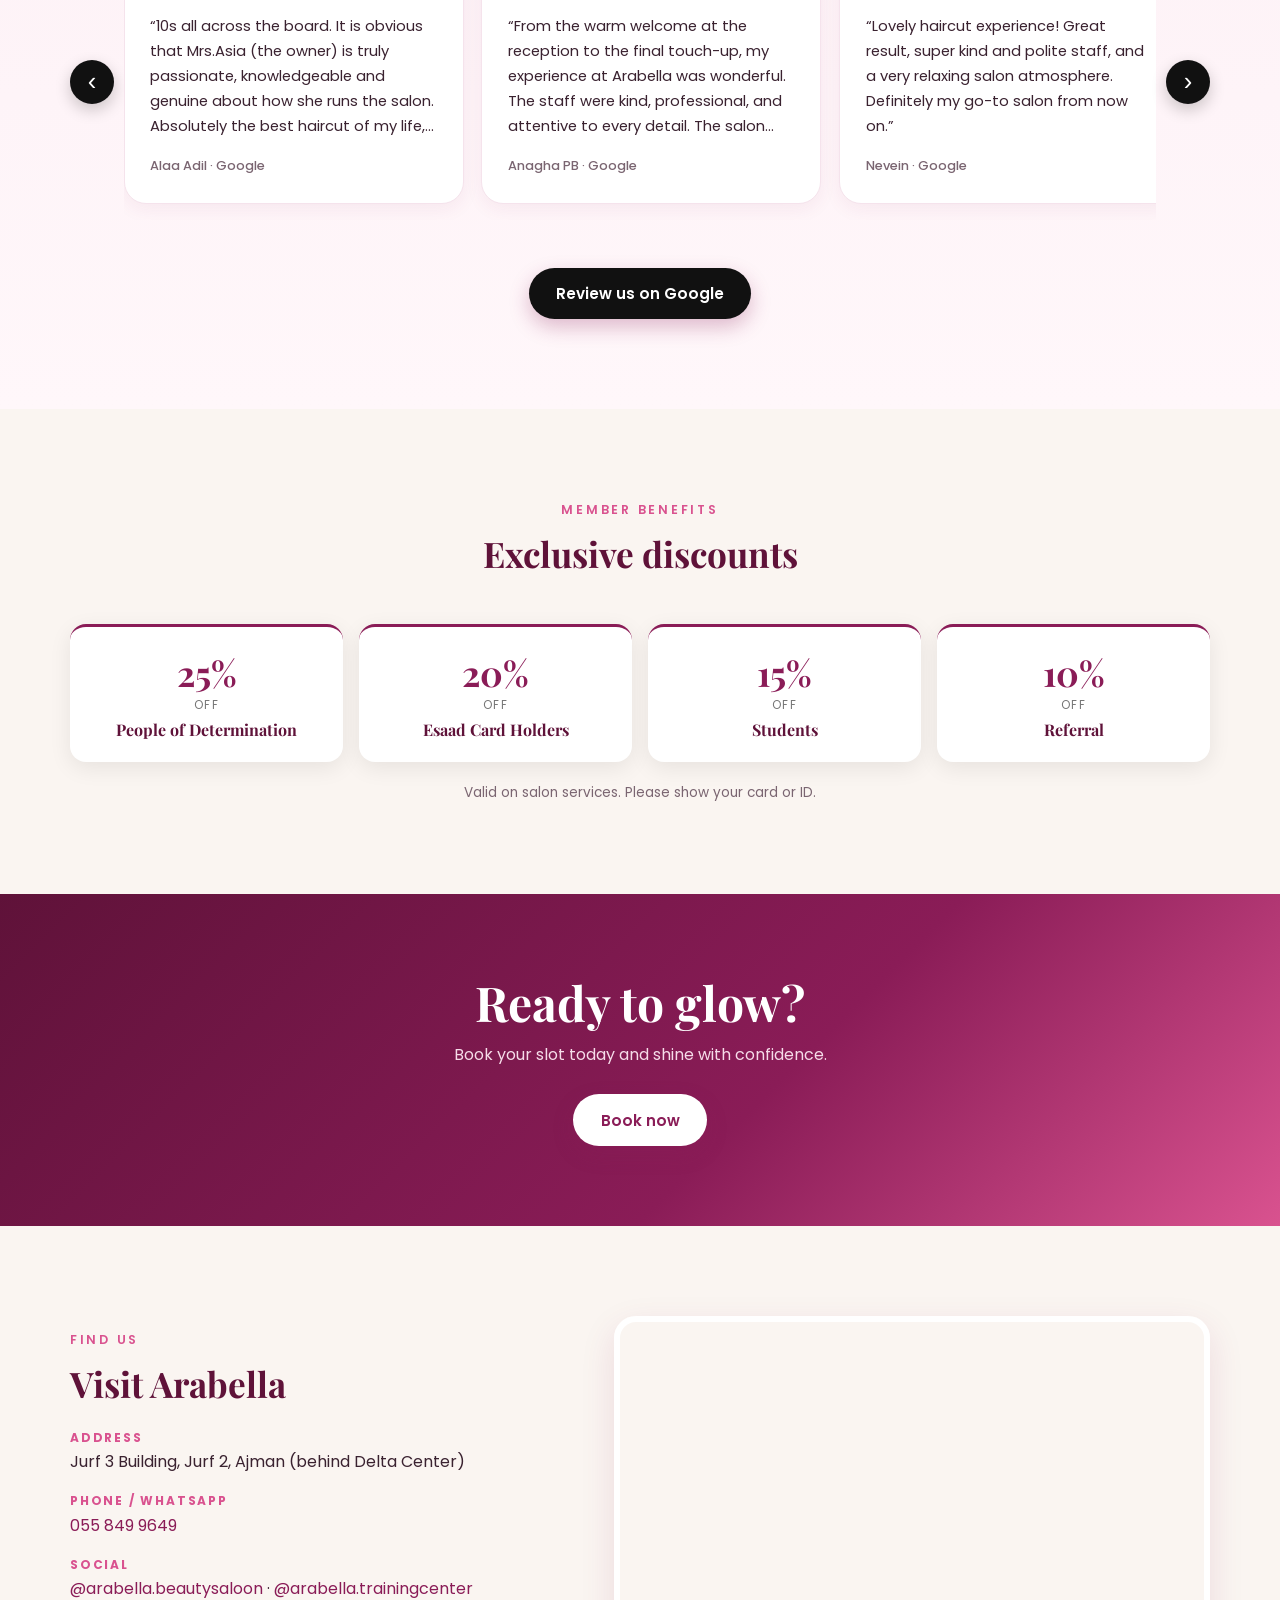
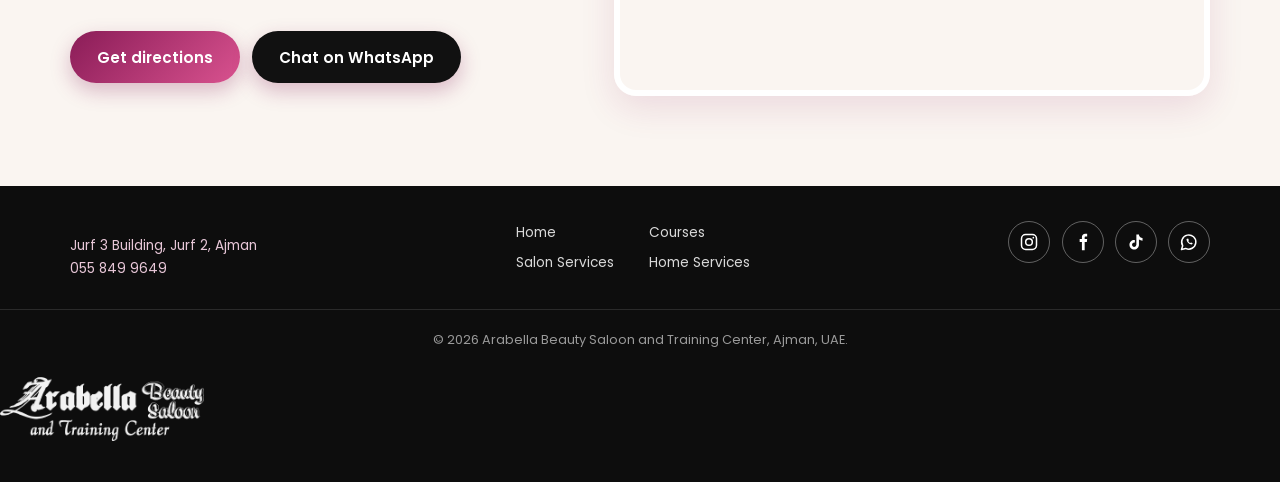
==== commit 4b4cd0b8: "Slow-motion hero video, remove hero extras, TikTok in footer Co-Authored-By: Claude Sonnet 5.5 <nore" ====
--- a/index.html
+++ b/index.html
@@ -18,16 +18,22 @@
 <main>
 <!-- HERO -->
 <section class="hero" id="top">
-  <video class="hv-video" autoplay muted loop playsinline preload="auto" poster="assets/nails.jpg" aria-hidden="true">
+  <video class="hv-video" id="heroVideo" autoplay muted loop playsinline preload="auto" poster="assets/nails.jpg" aria-hidden="true">
     <source src="assets/hero.mp4" type="video/mp4">
   </video>
+  <script>
+    /* slow motion: run the hero clip at 30% speed */
+    (function () {
+      var v = document.getElementById("heroVideo");
+      var slow = function () { v.playbackRate = 0.3; };
+      slow(); v.addEventListener("loadedmetadata", slow); v.addEventListener("play", slow);
+    })();
+  </script>
   <div class="hv-shade"></div>
   <div class="wrap hv-in">
     <h1>Beauty &amp; <em>Training</em></h1>
-    <p class="hv-sub">Jurf 2, Ajman</p>
     <div class="cta-row">
       <a href="services.html#book" class="btn">Book Now</a>
-      <a href="courses.html" class="btn btn-outline-w">Explore Courses</a>
     </div>
   </div>
 </section>
--- a/style.css
+++ b/style.css
@@ -561,3 +561,8 @@
 .hv-in .cta-row{justify-content:center}
 .btn-outline-w{background:transparent;color:#fff;border:2px solid #fff;box-shadow:none}
 .btn-outline-w:hover{background:#fff;color:#111}
+
+/* footer: logo alone at the very bottom */
+.foot-logo{text-align:center;padding:1.6rem 0 .4rem}
+.foot-logo img{height:64px;width:auto;max-width:80%;filter:brightness(0) invert(1);opacity:.95}
+.socials{display:flex;gap:.7rem;flex-wrap:wrap}
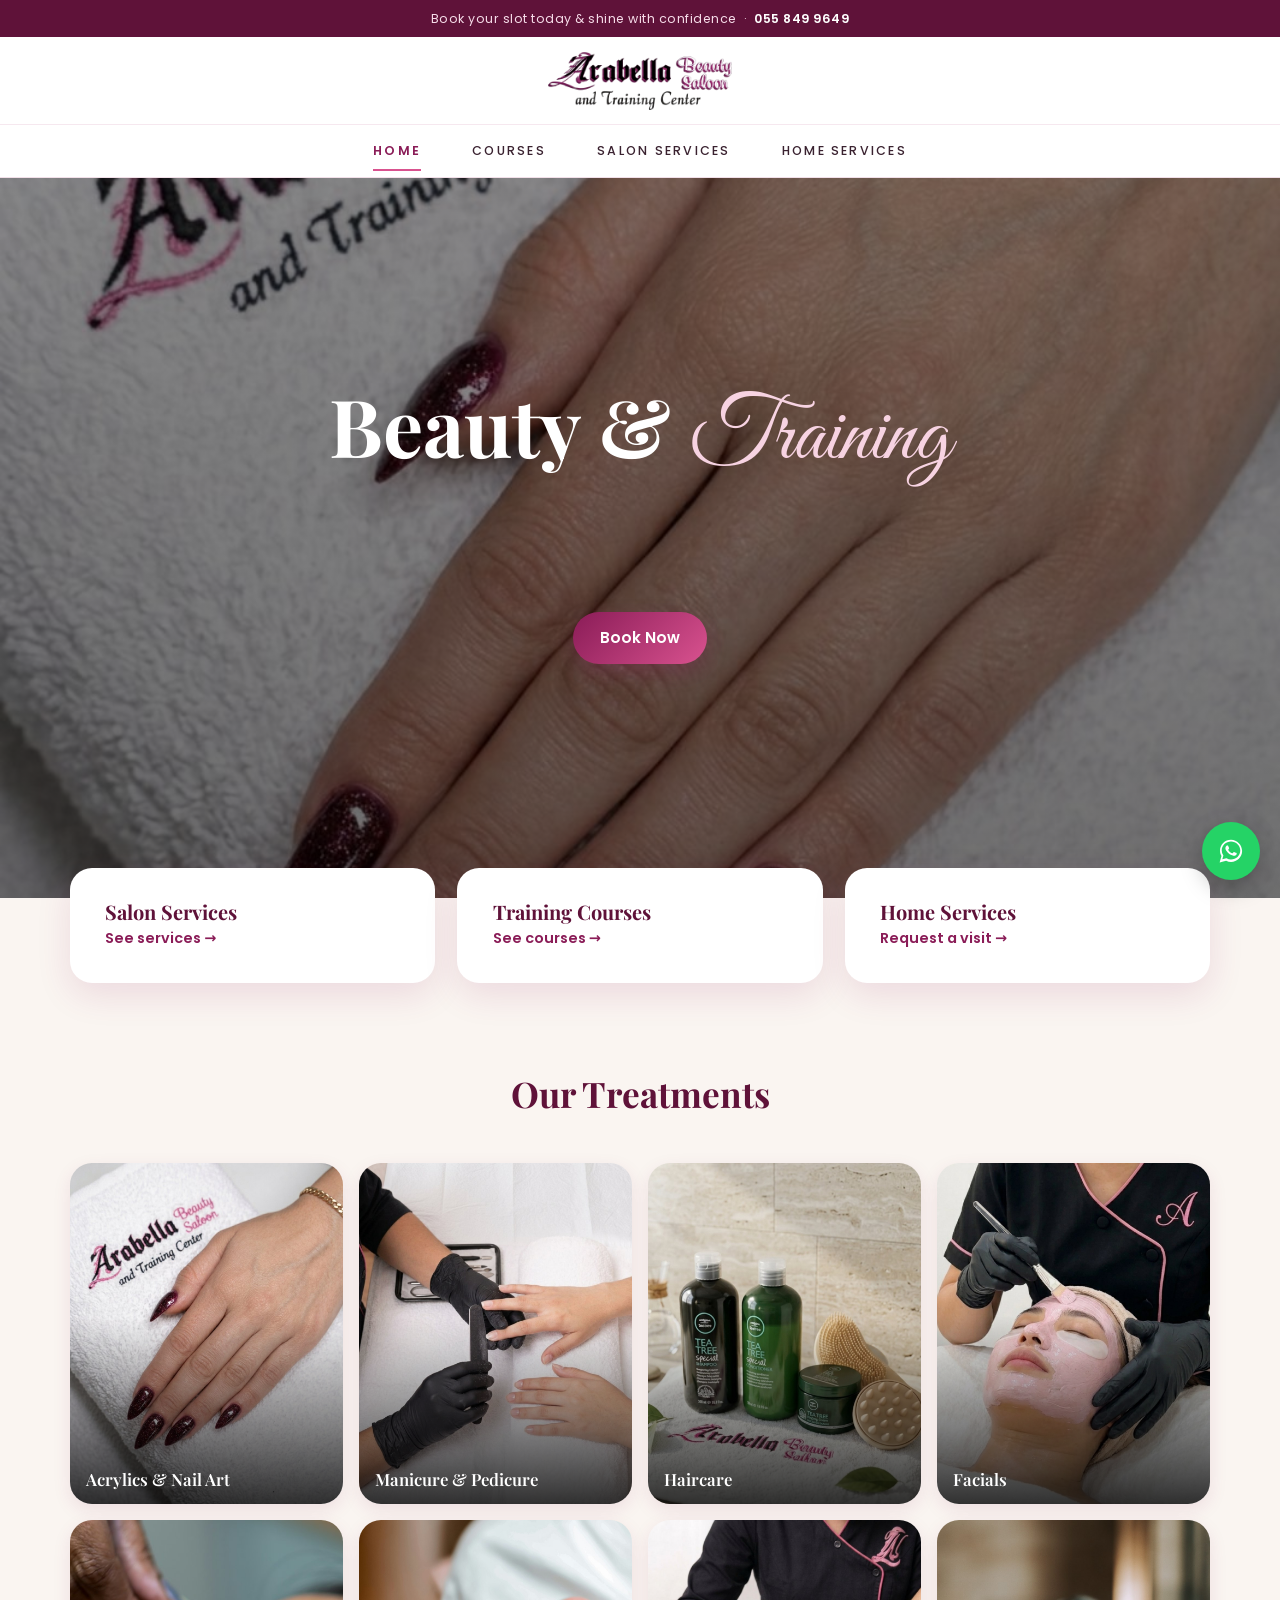
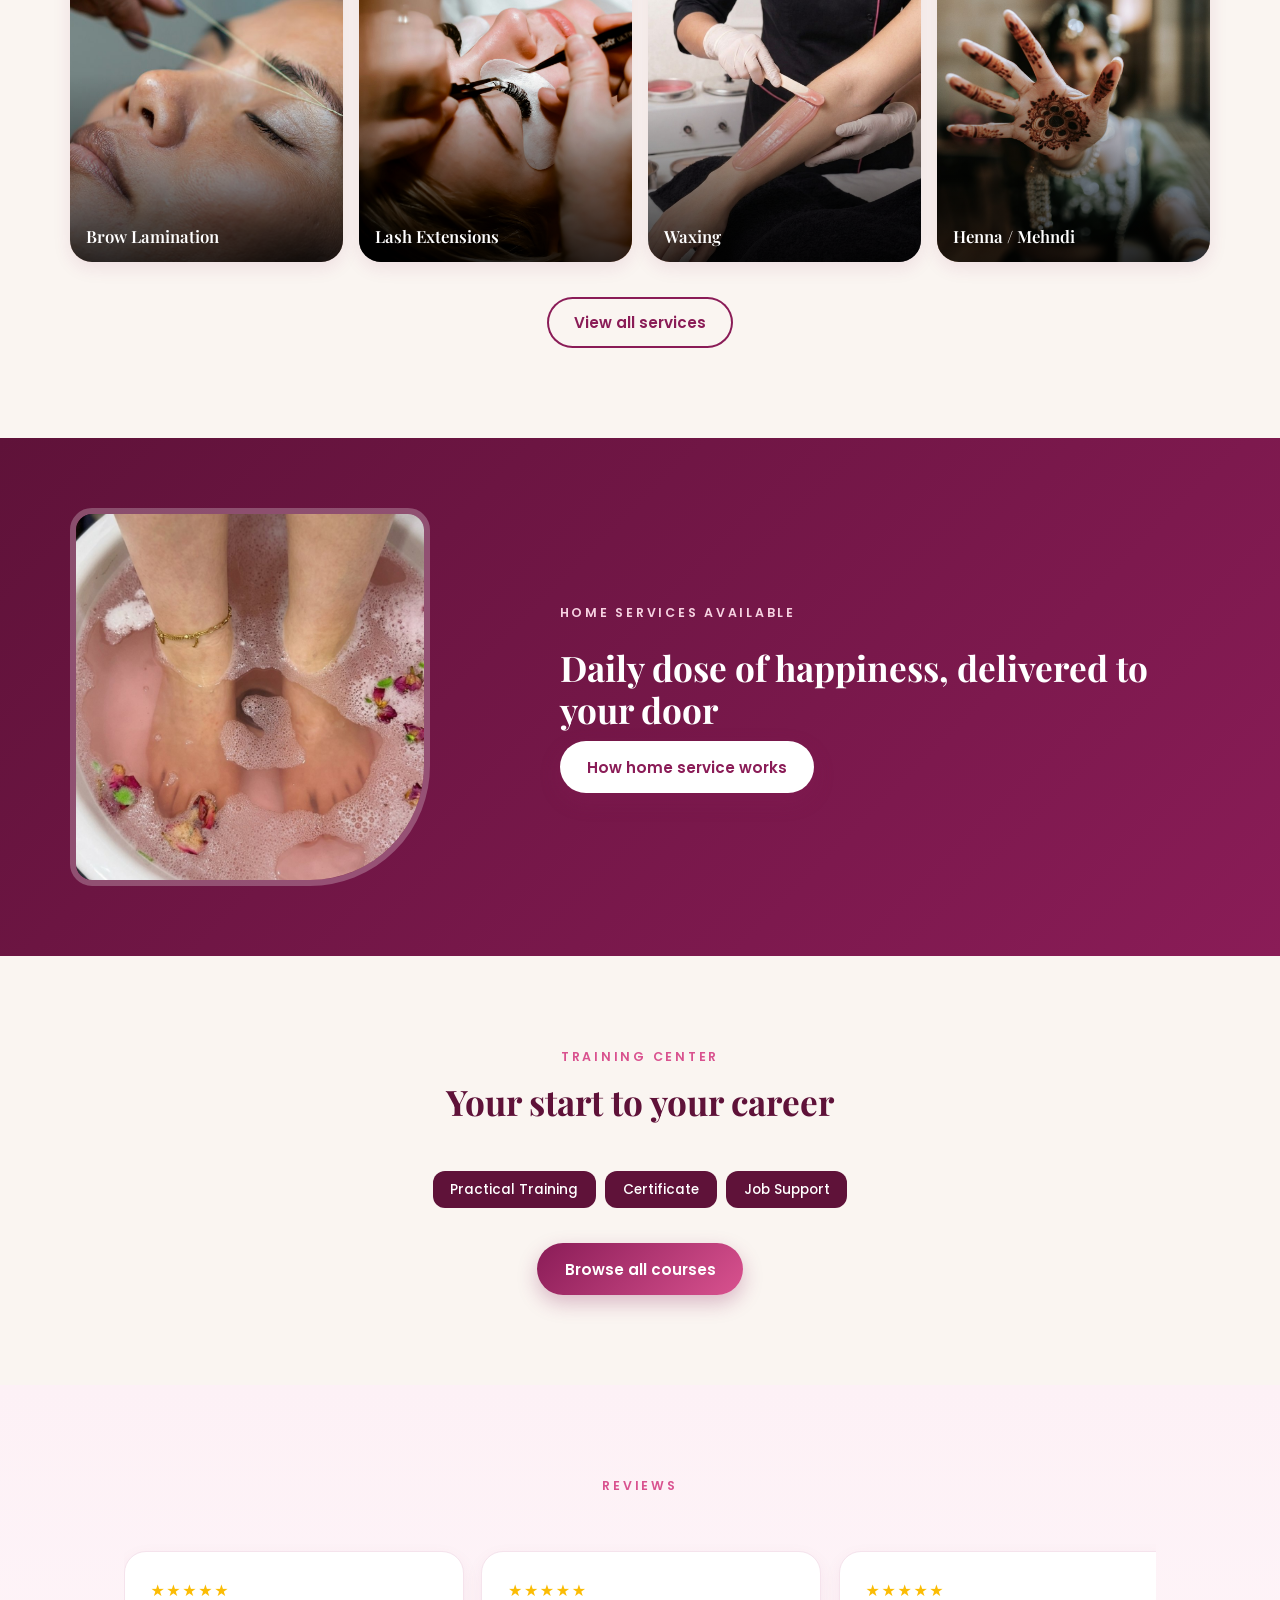
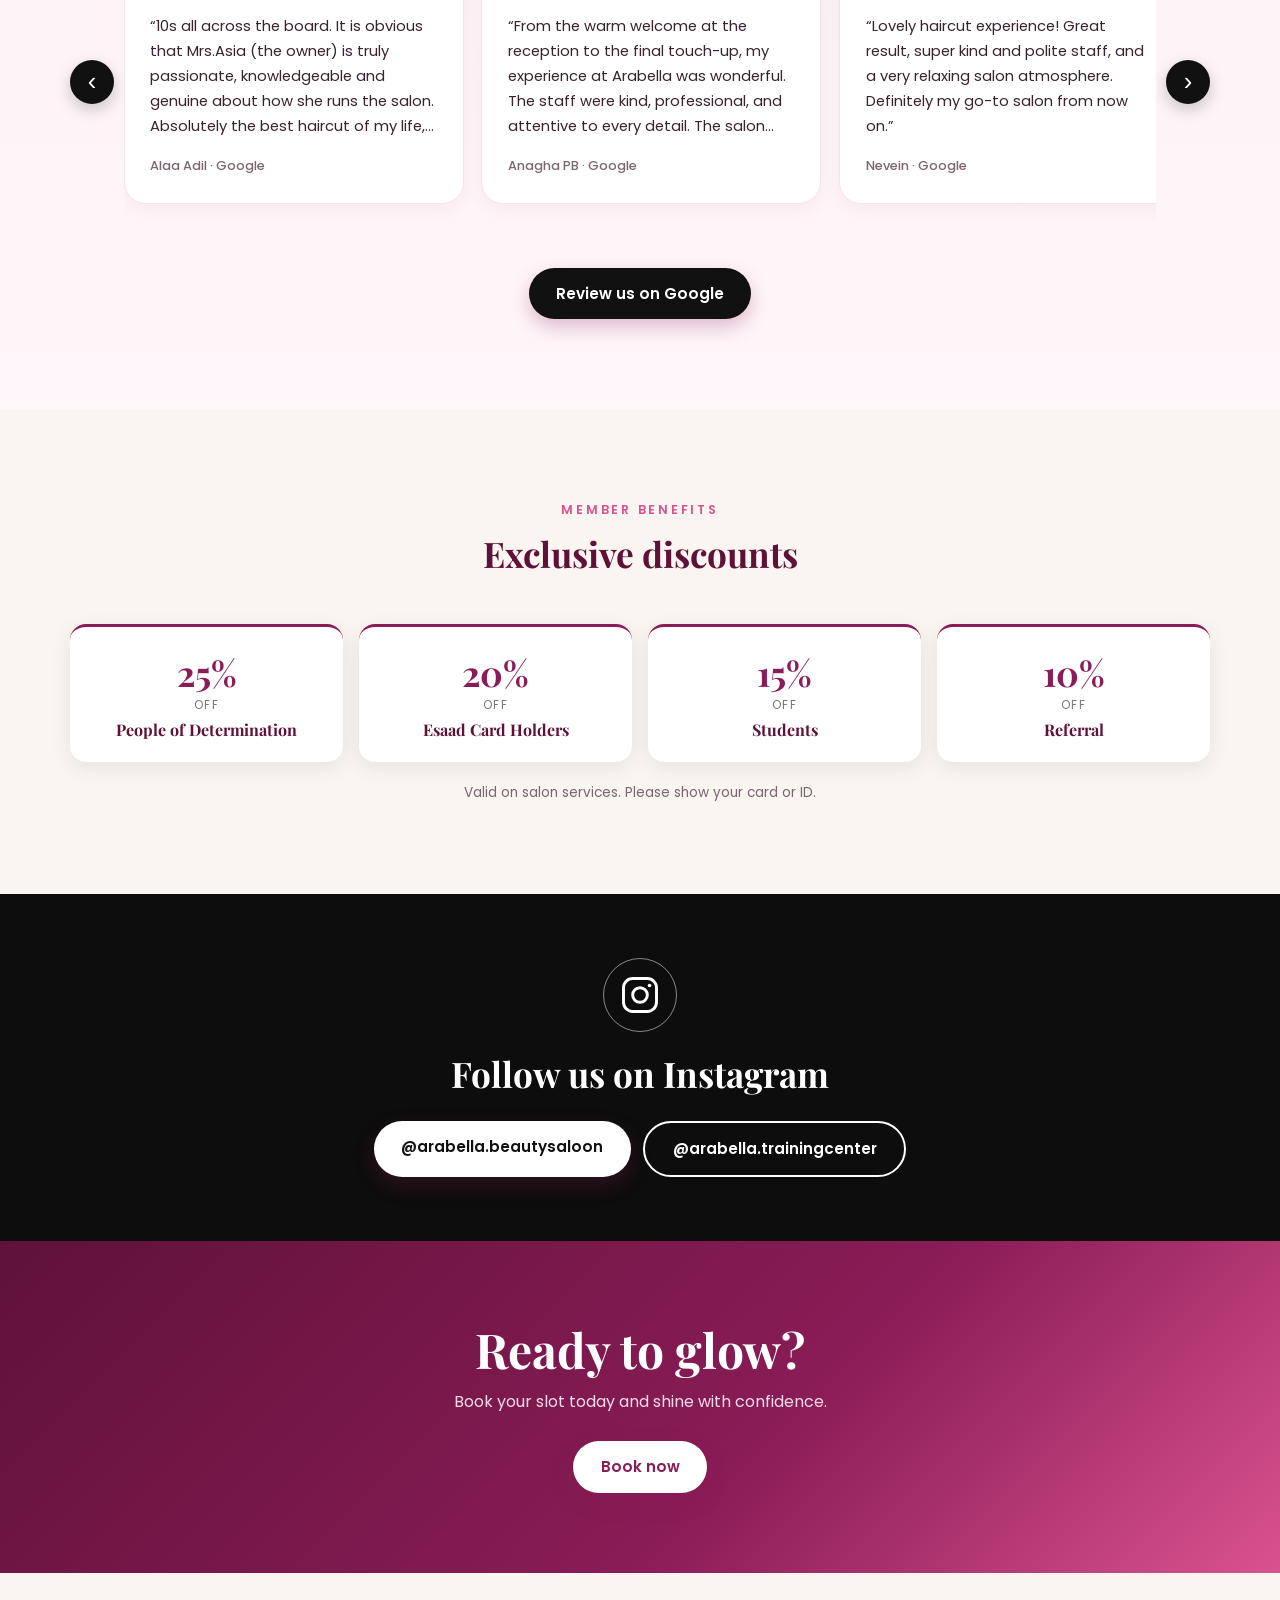
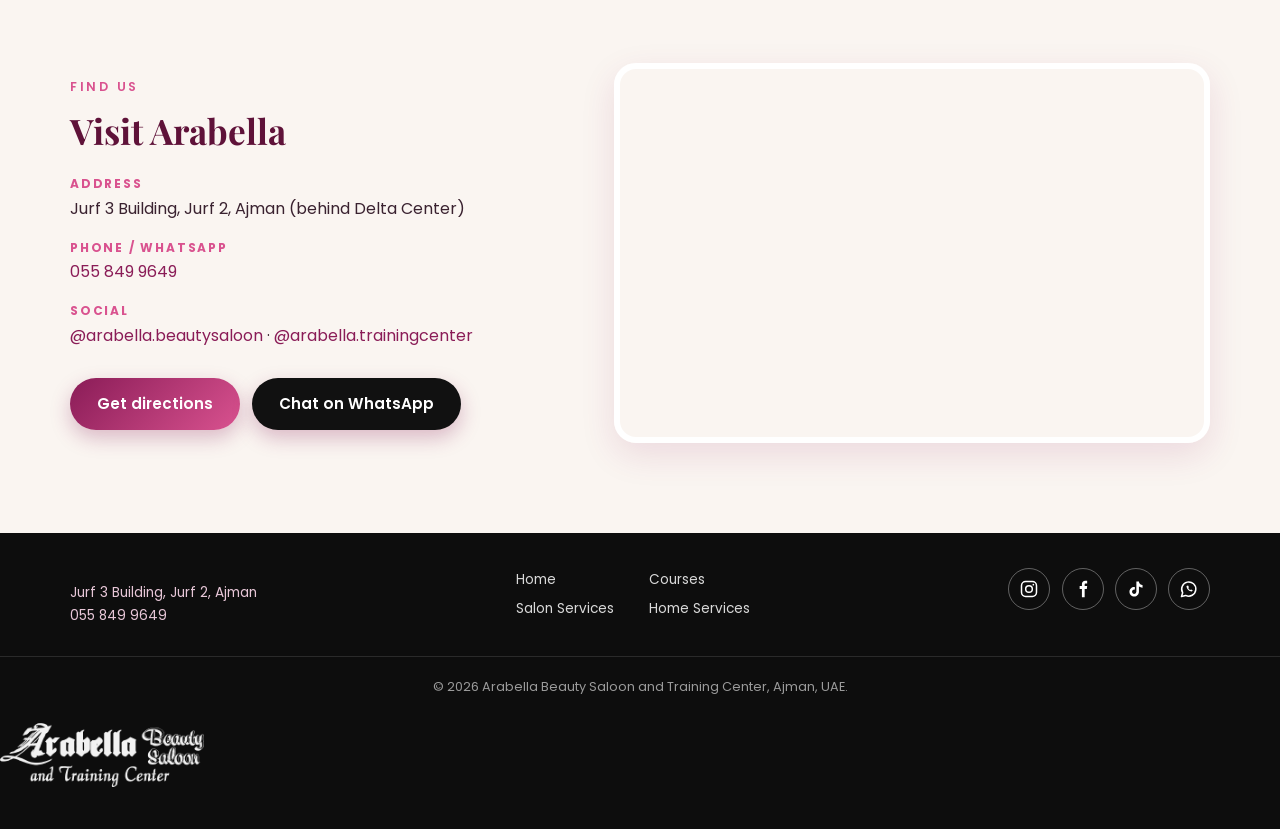
==== commit 227f930a: "Add Instagram band, lower hero button Co-Authored-By: Claude Sonnet 5.5 <noreply@anthropic.com>" ====
--- a/index.html
+++ b/index.html
@@ -130,6 +130,18 @@
   </div>
 </section>
 
+<!-- INSTAGRAM -->
+<section class="ig-band">
+  <div class="wrap ig-in">
+    <svg class="ig-ico" viewBox="0 0 24 24" width="44" height="44" fill="none" stroke="currentColor" stroke-width="1.6" aria-hidden="true"><rect x="3" y="3" width="18" height="18" rx="5"/><circle cx="12" cy="12" r="4"/><circle cx="17.2" cy="6.8" r="1" fill="currentColor" stroke="none"/></svg>
+    <h2>Follow us on Instagram</h2>
+    <div class="ig-btns">
+      <a class="btn btn-light" href="https://www.instagram.com/arabella.beautysaloon" target="_blank" rel="noopener">@arabella.beautysaloon</a>
+      <a class="btn btn-outline-w" href="https://www.instagram.com/arabella.trainingcenter" target="_blank" rel="noopener">@arabella.trainingcenter</a>
+    </div>
+  </div>
+</section>
+
 <!-- CTA -->
 <section class="cta-banner">
   <div class="wrap">
--- a/style.css
+++ b/style.css
@@ -566,3 +566,14 @@
 .foot-logo{text-align:center;padding:1.6rem 0 .4rem}
 .foot-logo img{height:64px;width:auto;max-width:80%;filter:brightness(0) invert(1);opacity:.95}
 .socials{display:flex;gap:.7rem;flex-wrap:wrap}
+
+/* keep the hero button below the caption baked into the video */
+.hv-in .cta-row{margin-top:8rem}
+
+/* ===== Instagram band ===== */
+.ig-band{background:#0d0d0d;color:#fff;text-align:center;padding:64px 0}
+.ig-band h2{color:#fff;margin:.8rem 0 1.6rem}
+.ig-ico{color:#fff;display:inline-block;padding:14px;border:1.5px solid rgba(255,255,255,.5);border-radius:50%;box-sizing:content-box}
+.ig-btns{display:flex;gap:.8rem;justify-content:center;flex-wrap:wrap}
+.ig-band .btn-light{color:#111}
+@media (max-width:600px){.ig-band{padding:48px 0}.ig-btns .btn{width:100%}}
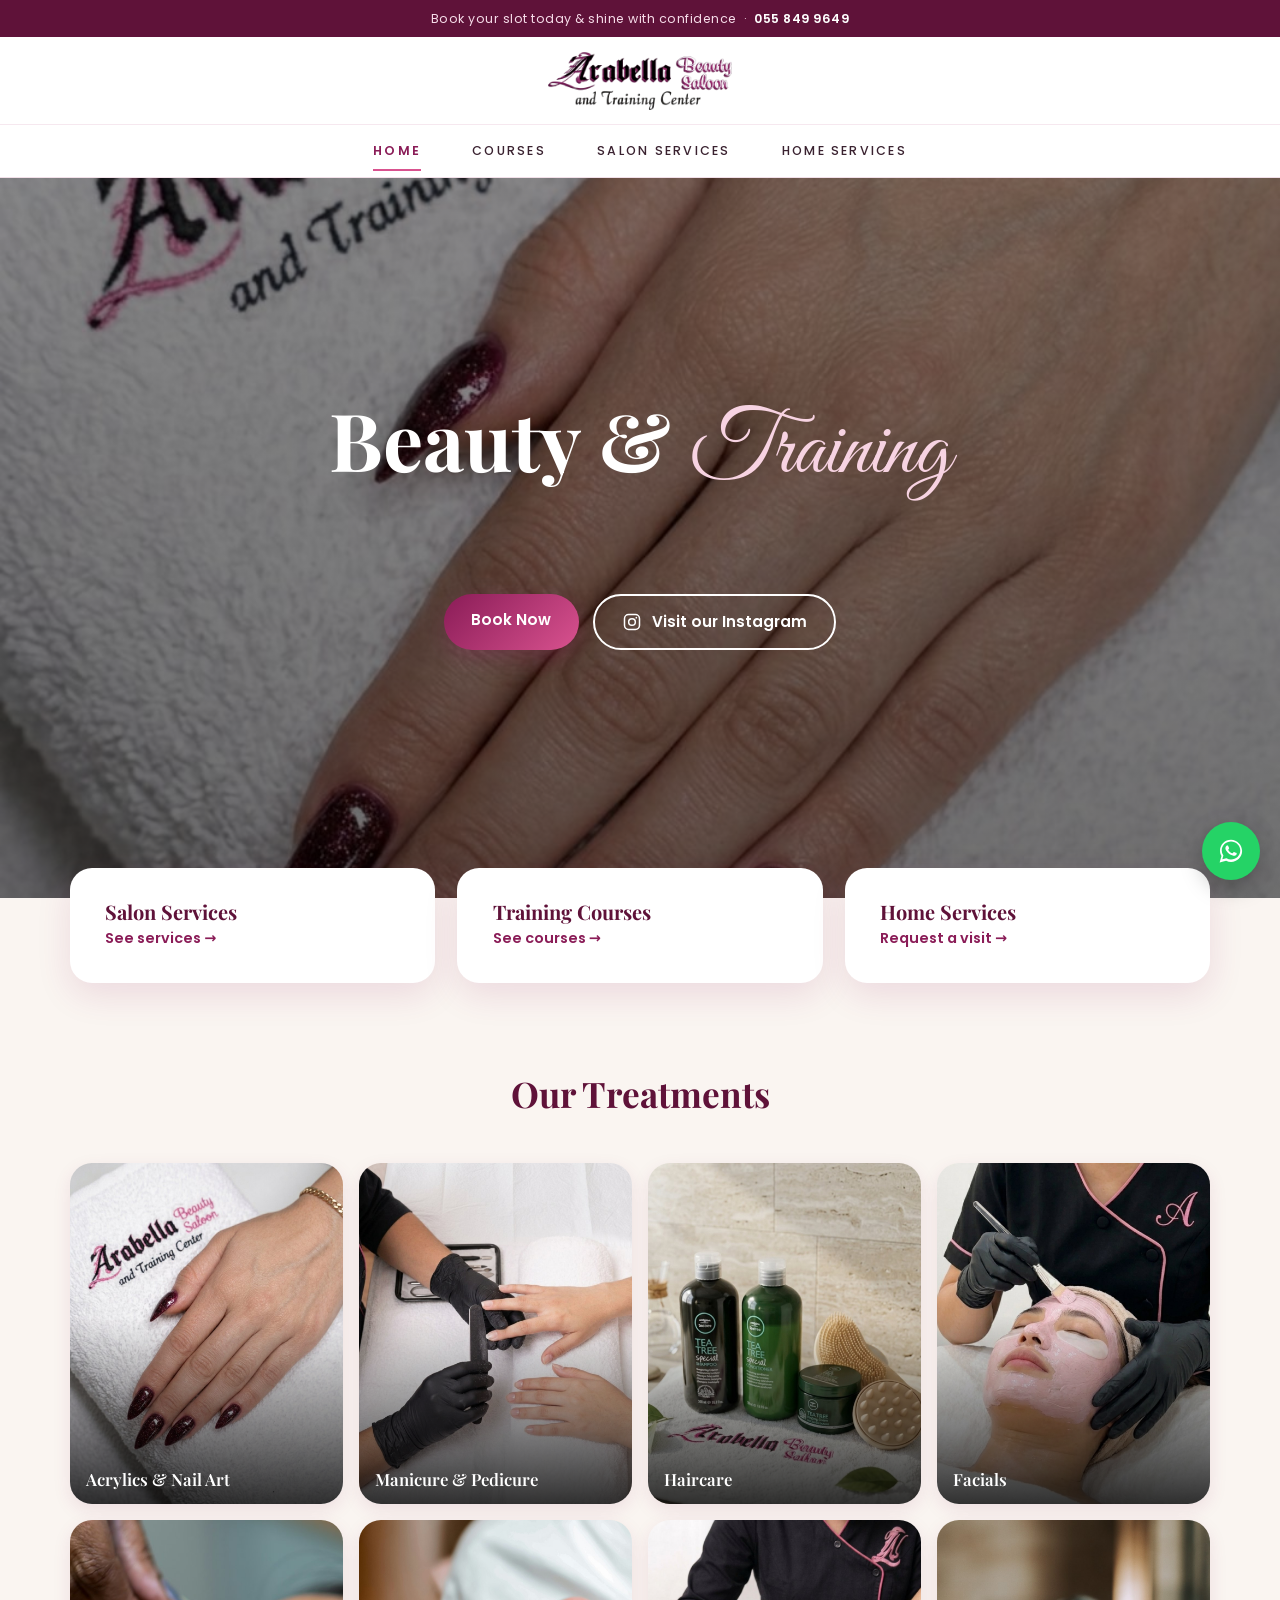
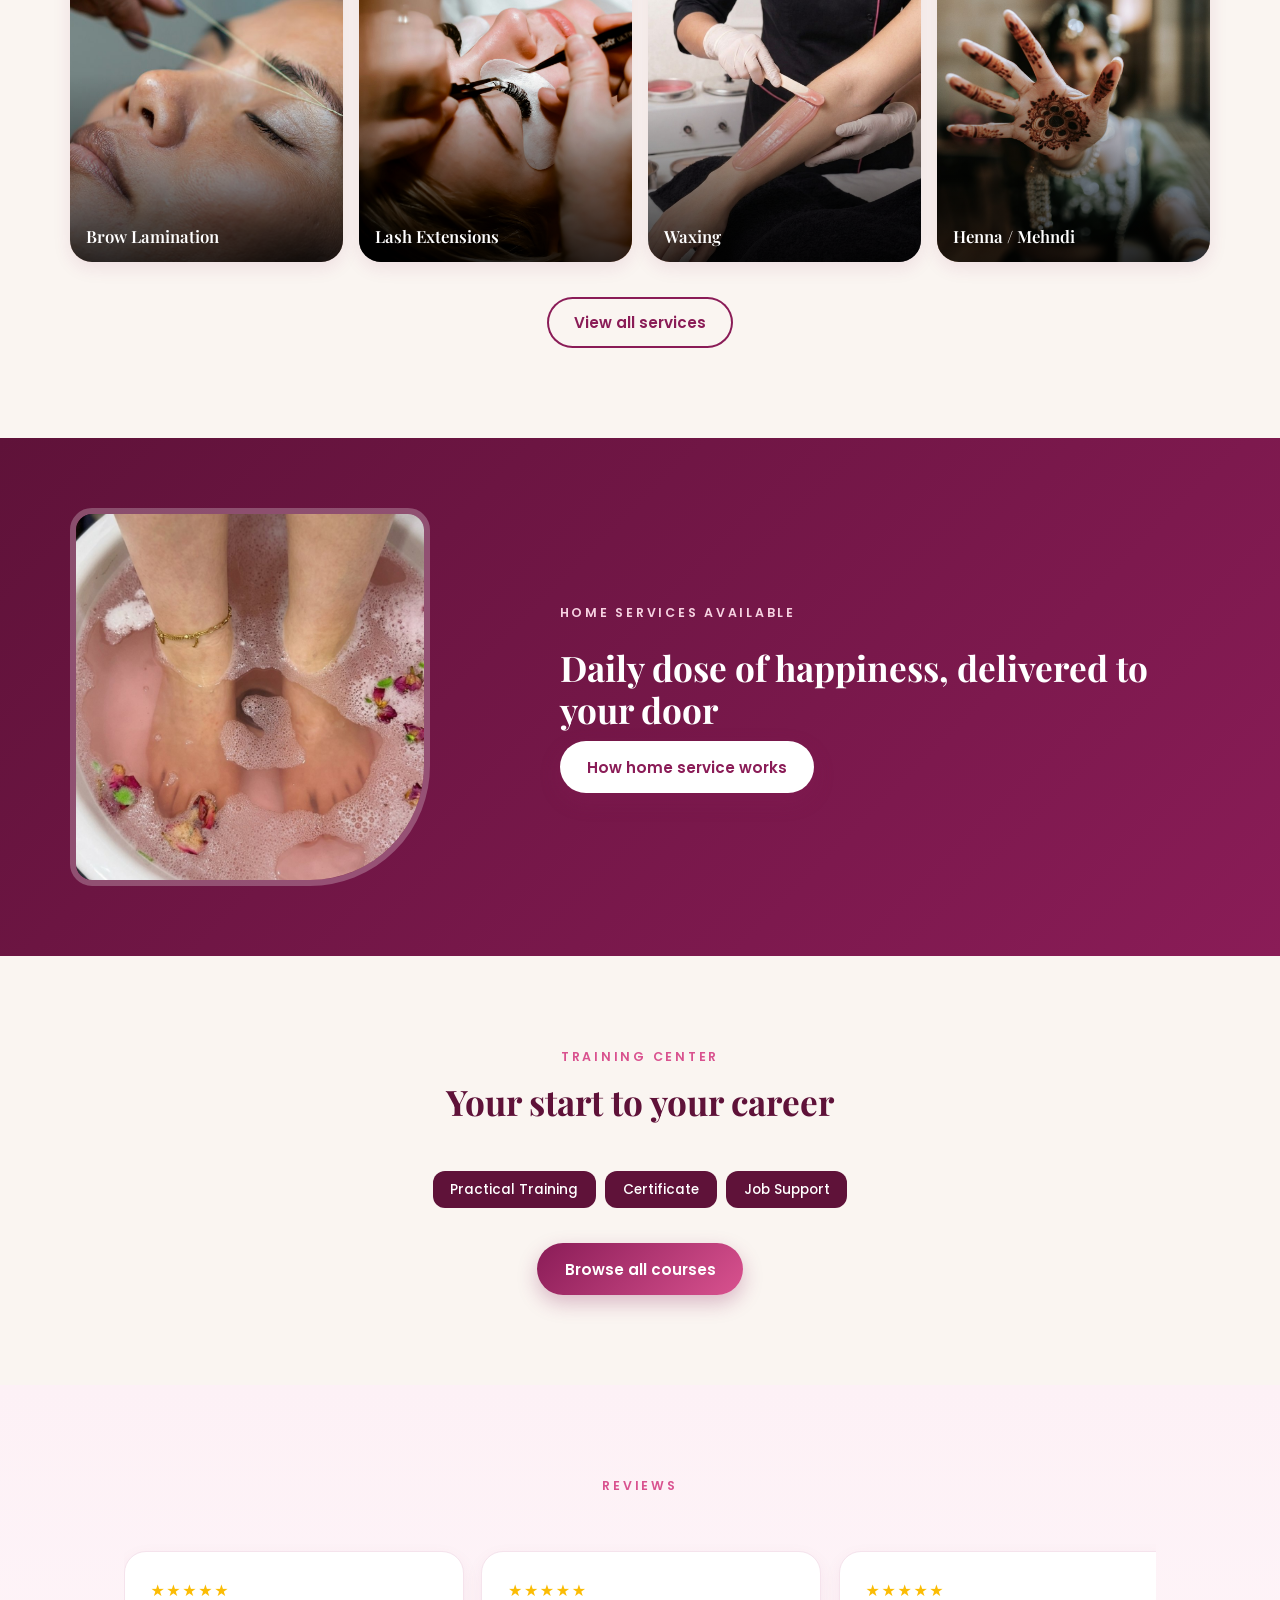
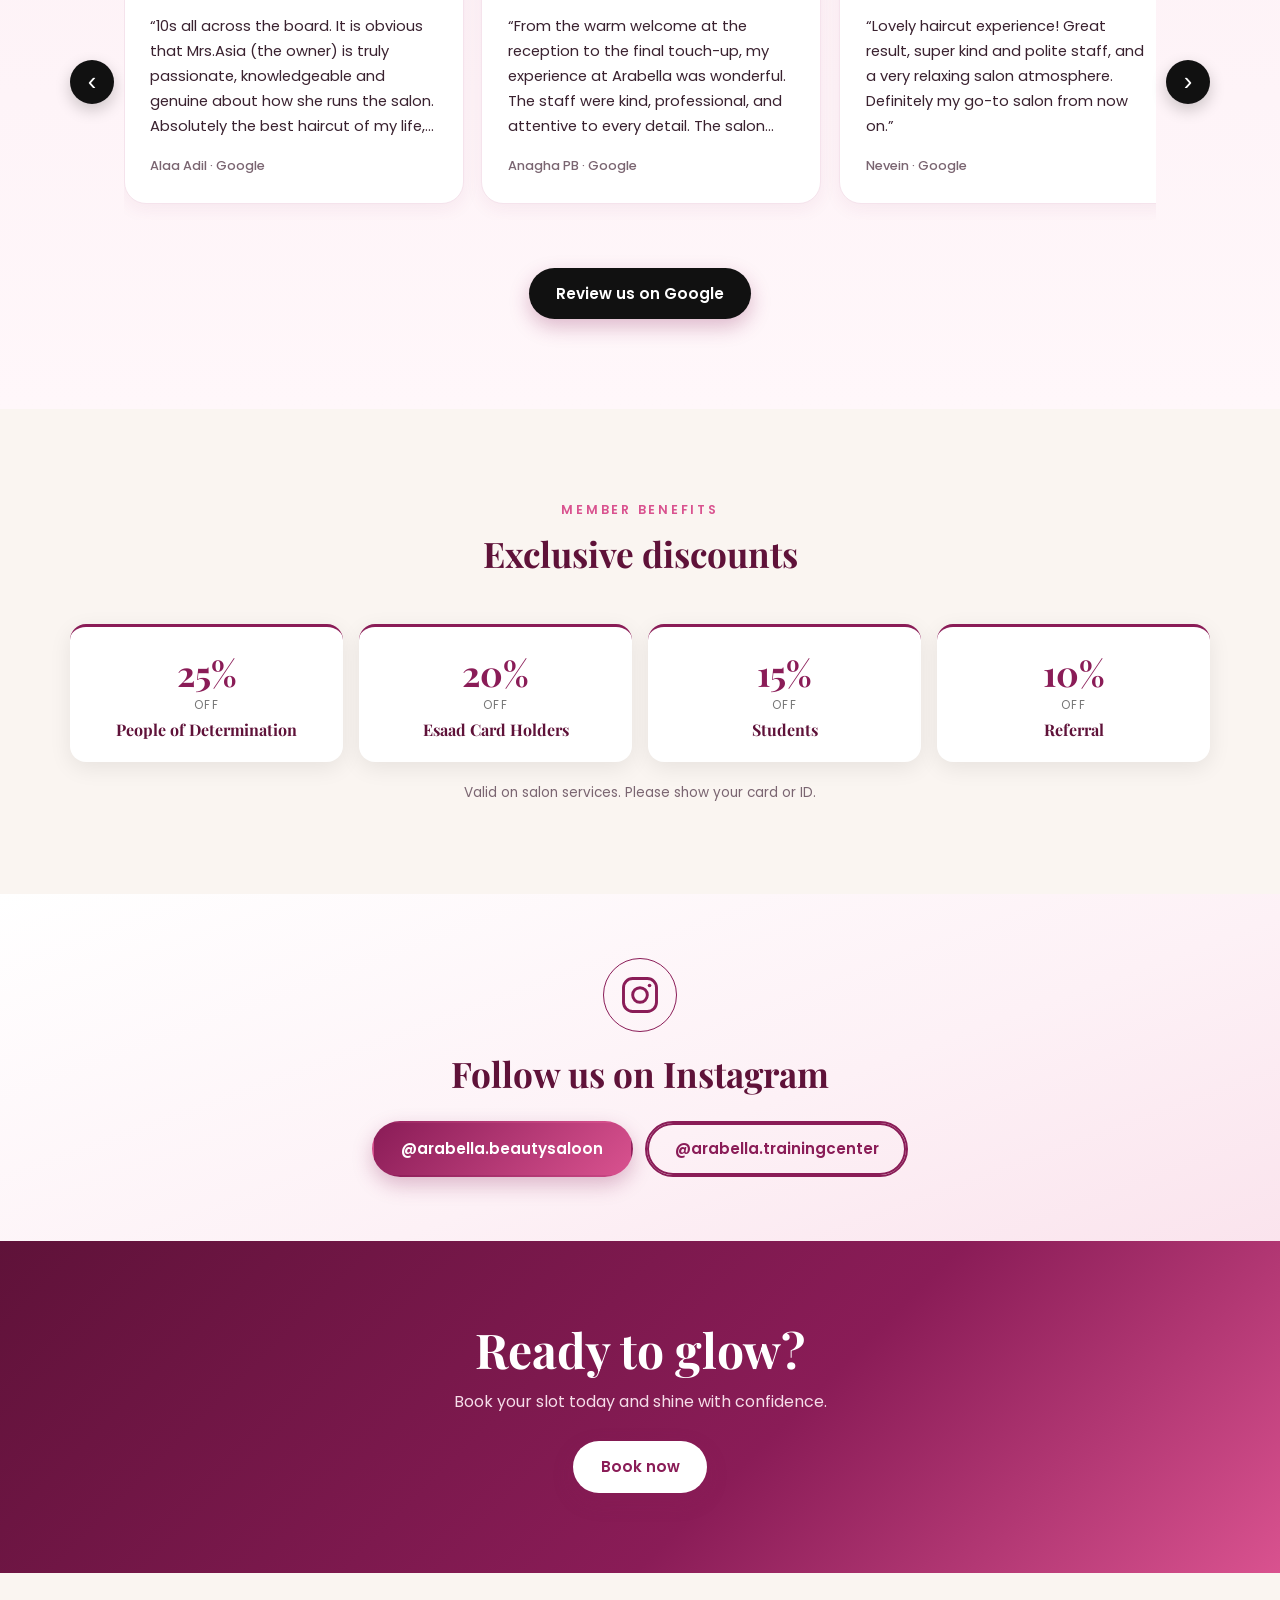
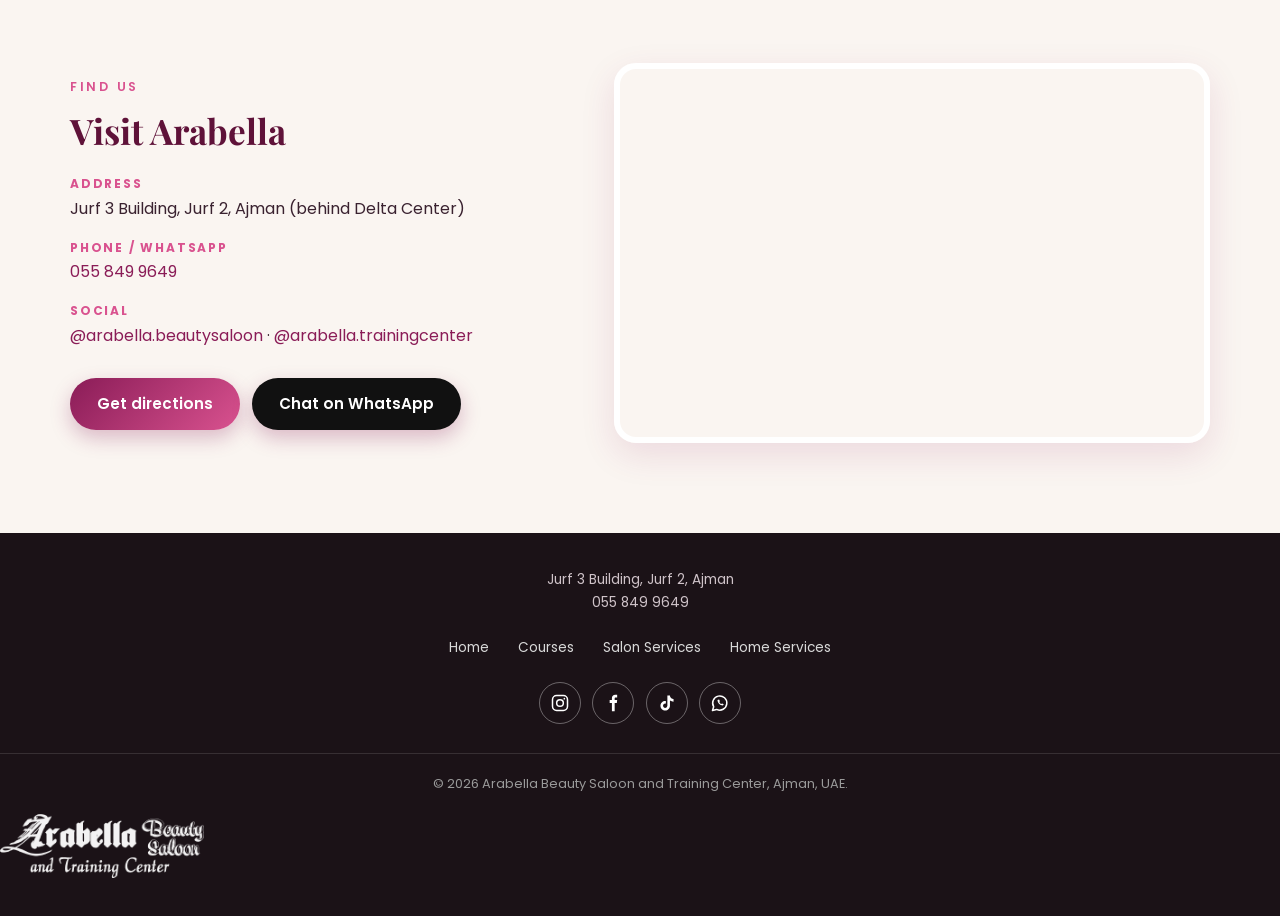
==== commit e3d0a32f: "Hero Instagram button, softer Instagram band and footer, cleanup Co-Authored-By: Claude Sonnet 5.5 <" ====
--- a/index.html
+++ b/index.html
@@ -34,6 +34,7 @@
     <h1>Beauty &amp; <em>Training</em></h1>
     <div class="cta-row">
       <a href="services.html#book" class="btn">Book Now</a>
+      <a href="https://www.instagram.com/arabella.beautysaloon" target="_blank" rel="noopener" class="btn btn-outline-w btn-ig"><svg viewBox="0 0 24 24" width="20" height="20" fill="none" stroke="currentColor" stroke-width="1.8" aria-hidden="true"><rect x="3" y="3" width="18" height="18" rx="5"/><circle cx="12" cy="12" r="4"/><circle cx="17.2" cy="6.8" r="1" fill="currentColor" stroke="none"/></svg>Visit our Instagram</a>
     </div>
   </div>
 </section>
@@ -136,8 +137,8 @@
     <svg class="ig-ico" viewBox="0 0 24 24" width="44" height="44" fill="none" stroke="currentColor" stroke-width="1.6" aria-hidden="true"><rect x="3" y="3" width="18" height="18" rx="5"/><circle cx="12" cy="12" r="4"/><circle cx="17.2" cy="6.8" r="1" fill="currentColor" stroke="none"/></svg>
     <h2>Follow us on Instagram</h2>
     <div class="ig-btns">
-      <a class="btn btn-light" href="https://www.instagram.com/arabella.beautysaloon" target="_blank" rel="noopener">@arabella.beautysaloon</a>
-      <a class="btn btn-outline-w" href="https://www.instagram.com/arabella.trainingcenter" target="_blank" rel="noopener">@arabella.trainingcenter</a>
+      <a class="btn" href="https://www.instagram.com/arabella.beautysaloon" target="_blank" rel="noopener">@arabella.beautysaloon</a>
+      <a class="btn btn-ghost" href="https://www.instagram.com/arabella.trainingcenter" target="_blank" rel="noopener">@arabella.trainingcenter</a>
     </div>
   </div>
 </section>
--- a/style.css
+++ b/style.css
@@ -577,3 +577,24 @@
 .ig-btns{display:flex;gap:.8rem;justify-content:center;flex-wrap:wrap}
 .ig-band .btn-light{color:#111}
 @media (max-width:600px){.ig-band{padding:48px 0}.ig-btns .btn{width:100%}}
+
+/* ===== v8: softer Instagram band + calmer, centred footer ===== */
+.ig-band{background:linear-gradient(160deg,#fff 0%,var(--blush) 60%,var(--pink) 150%);color:var(--plum-d)}
+.ig-band h2{color:var(--plum-d)}
+.ig-ico{color:var(--plum);border-color:var(--plum)}
+.ig-btns .btn{border:2px solid var(--plum);box-sizing:border-box;min-width:230px;text-align:center}
+.ig-btns .btn:not(.btn-ghost){border-color:transparent}
+footer{background:#1b1217}
+footer .foot{flex-direction:column;align-items:center;text-align:center;gap:1.4rem}
+.foot-links{display:flex;flex-wrap:wrap;justify-content:center;gap:.5rem 1.8rem}
+.foot-brand p{margin:0;color:#cfc3c9}
+.socials{justify-content:center}
+.socials a{border:1px solid rgba(255,255,255,.35);color:#fff}
+.socials a:hover{background:#fff;color:#1b1217}
+.foot-logo{padding:1.2rem 0 .2rem}
+@media (max-width:600px){.ig-btns .btn{width:100%;min-width:0}}
+
+/* hero: Book Now just under the video caption, Instagram button below it */
+.hv-in .cta-row{margin-top:6rem;gap:.9rem}
+.btn-ig{display:inline-flex;align-items:center;justify-content:center;gap:.6rem}
+@media (max-width:600px){.hv-in .cta-row{flex-direction:column}.hv-in .cta-row .btn{width:100%;box-sizing:border-box;text-align:center}}
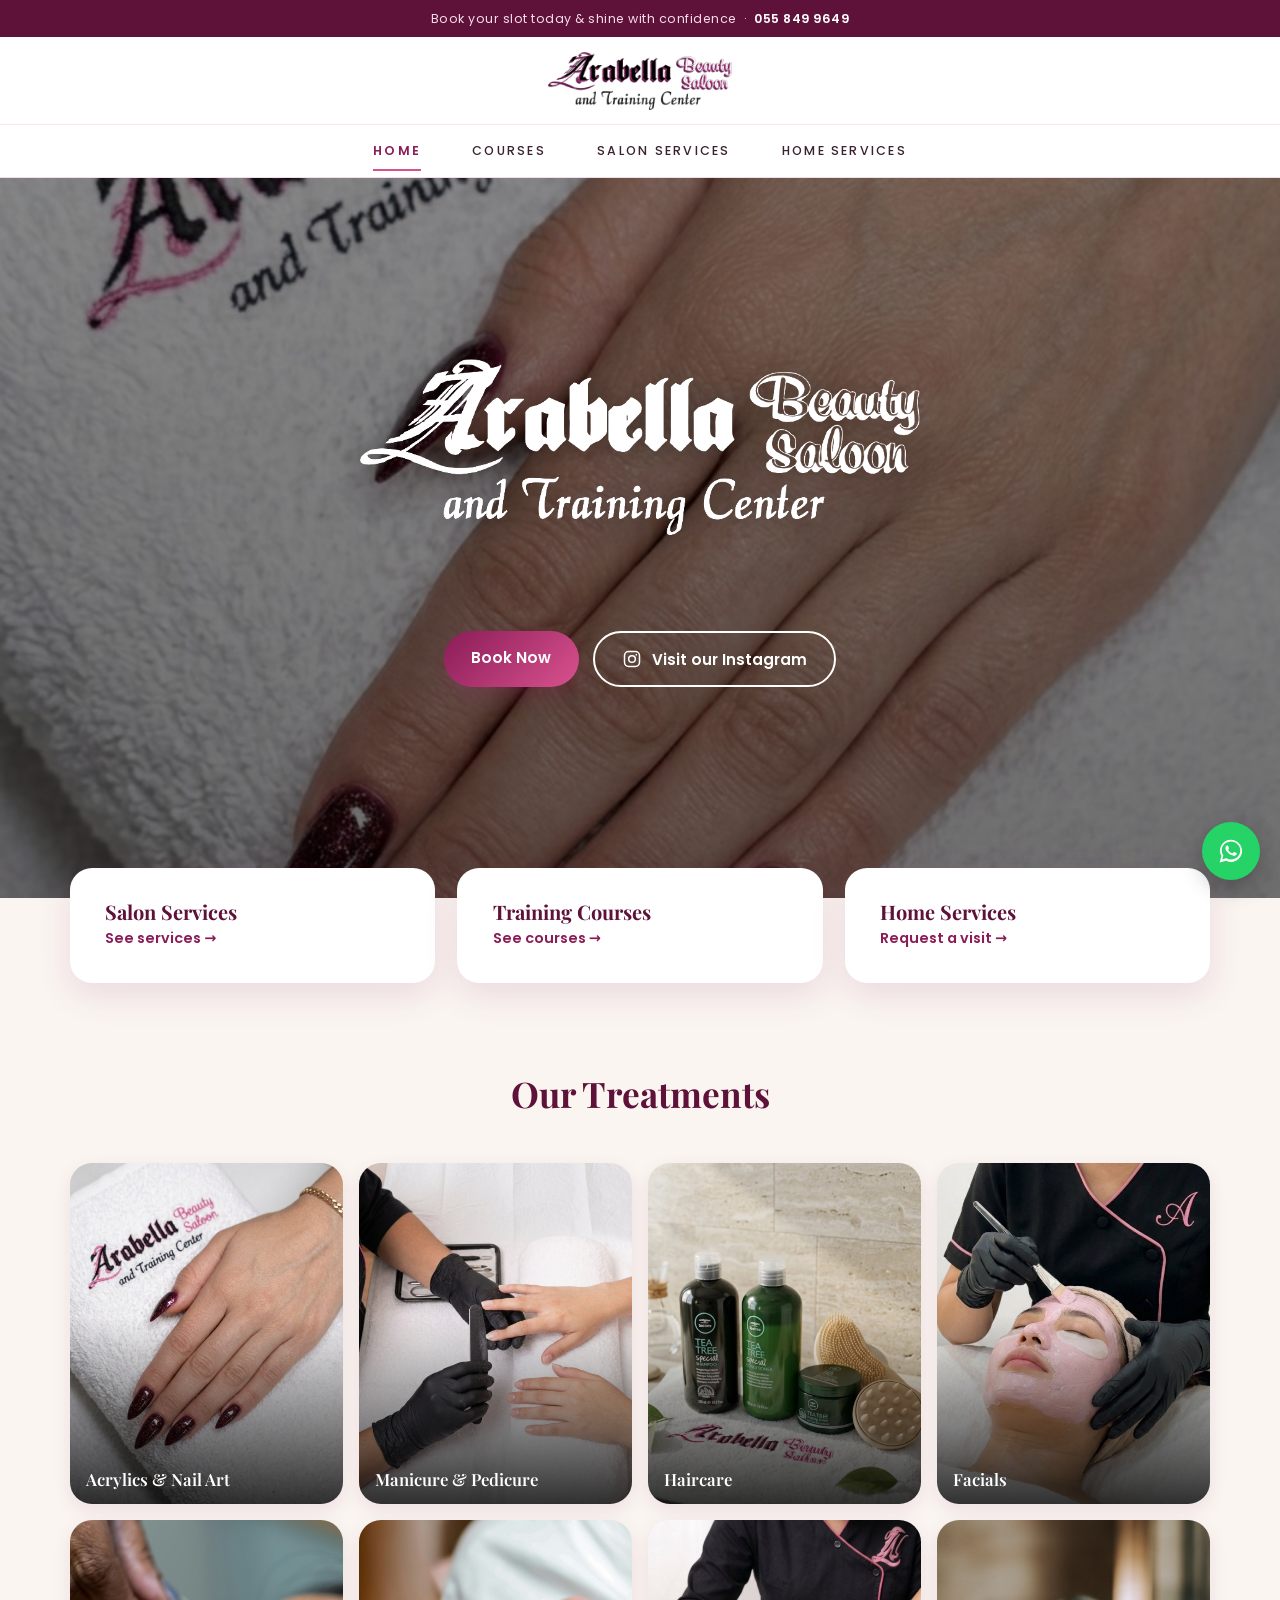
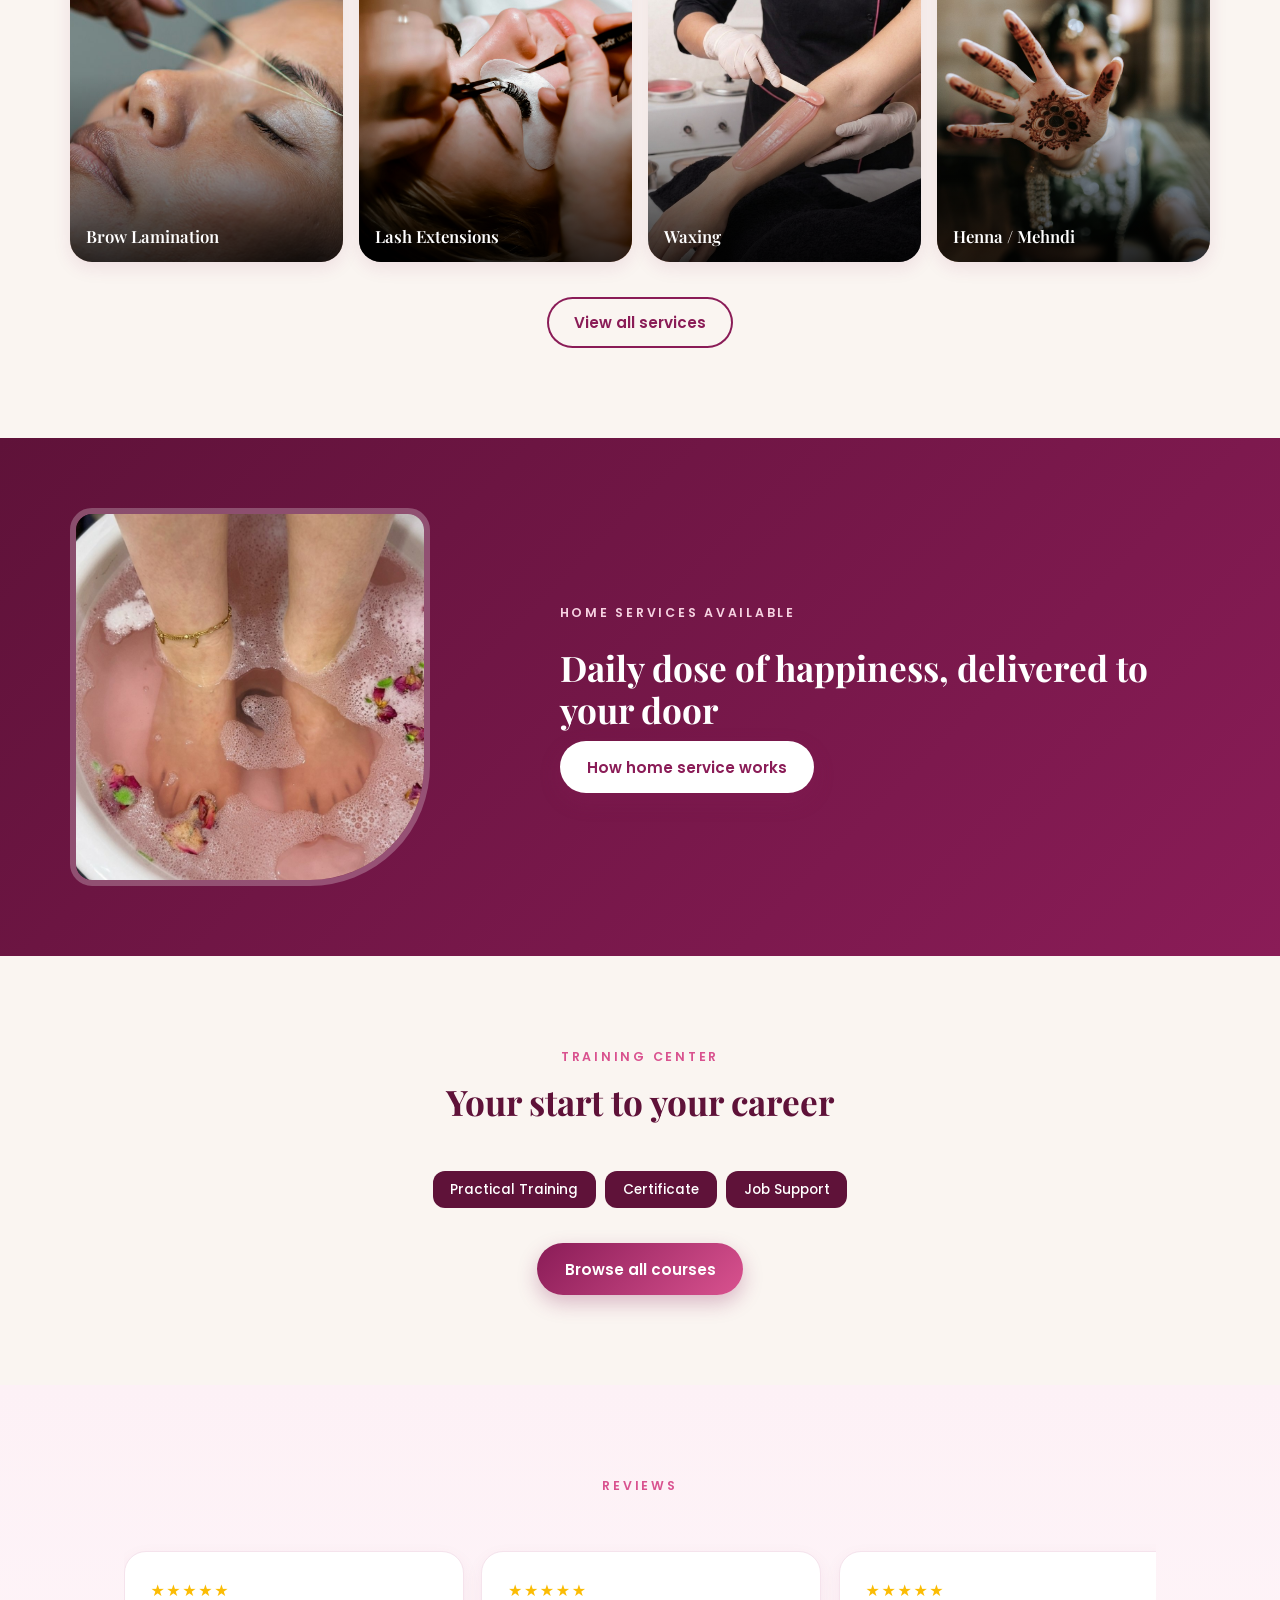
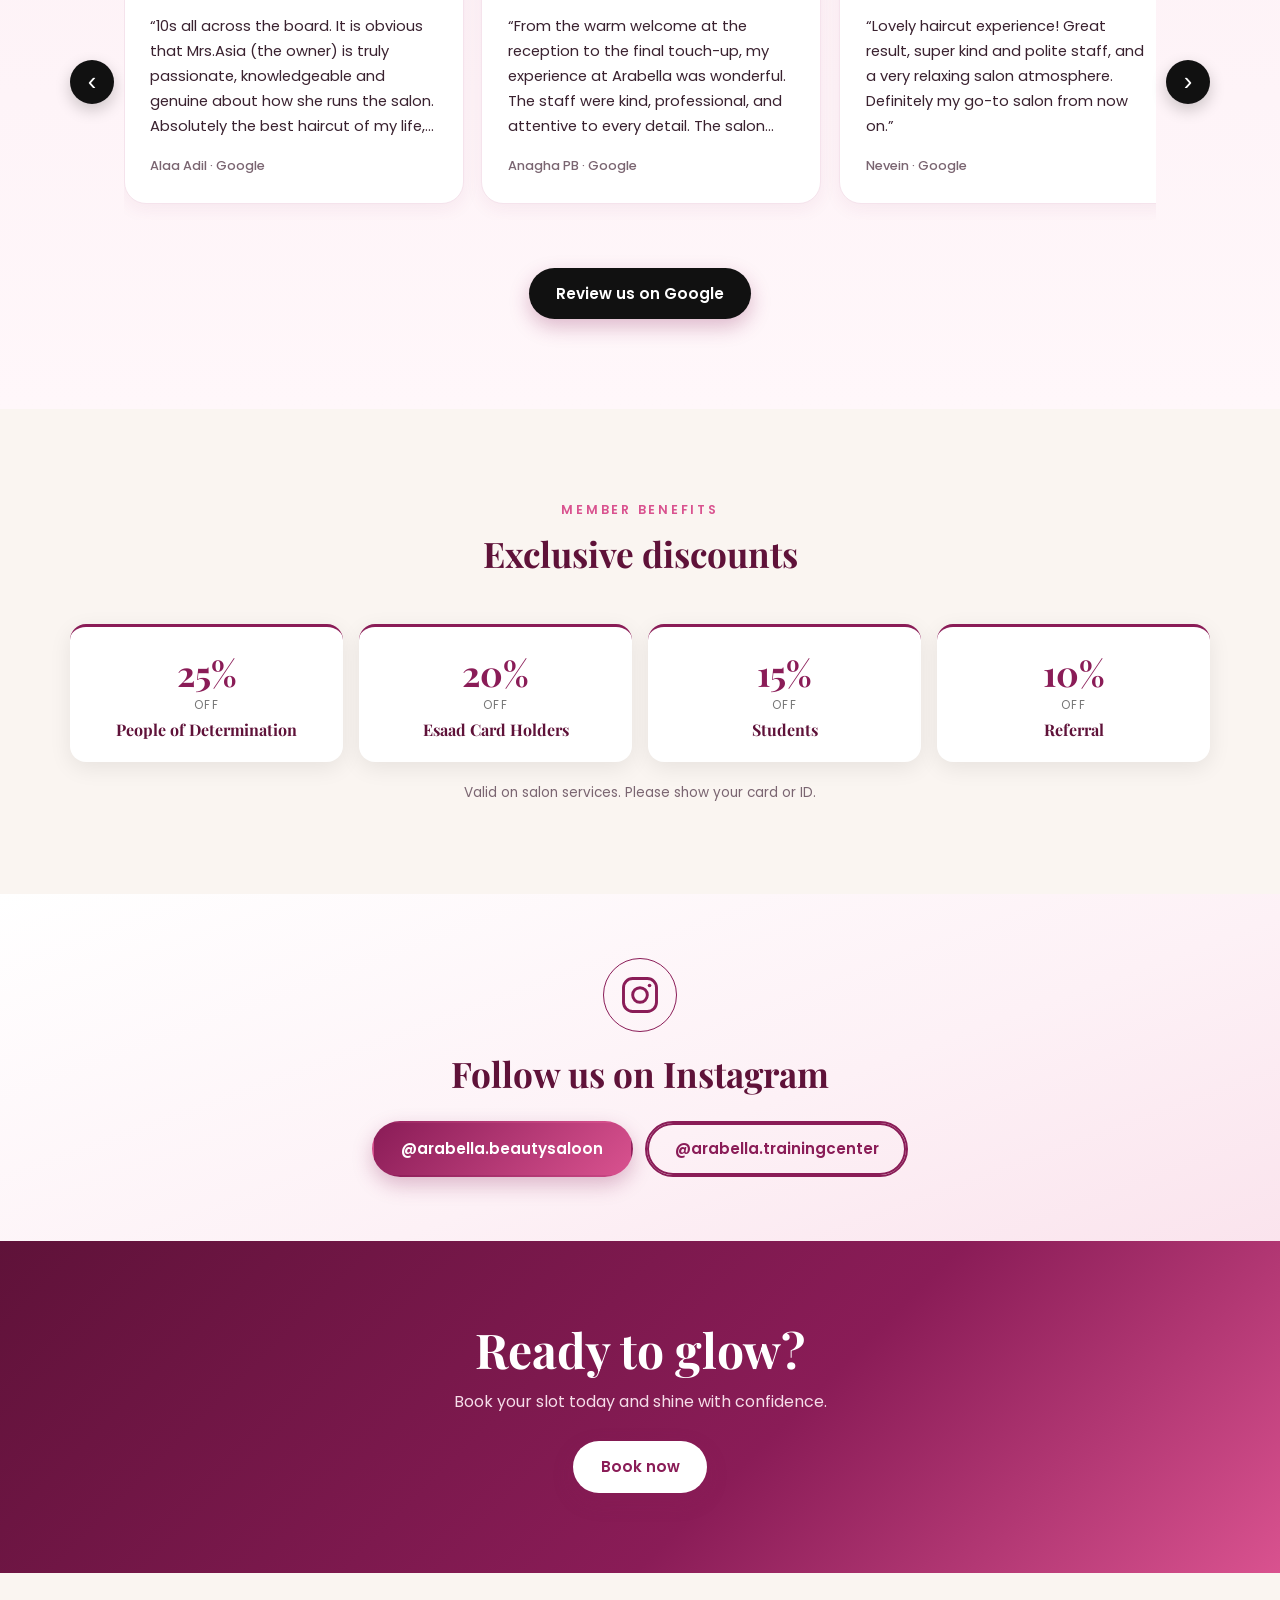
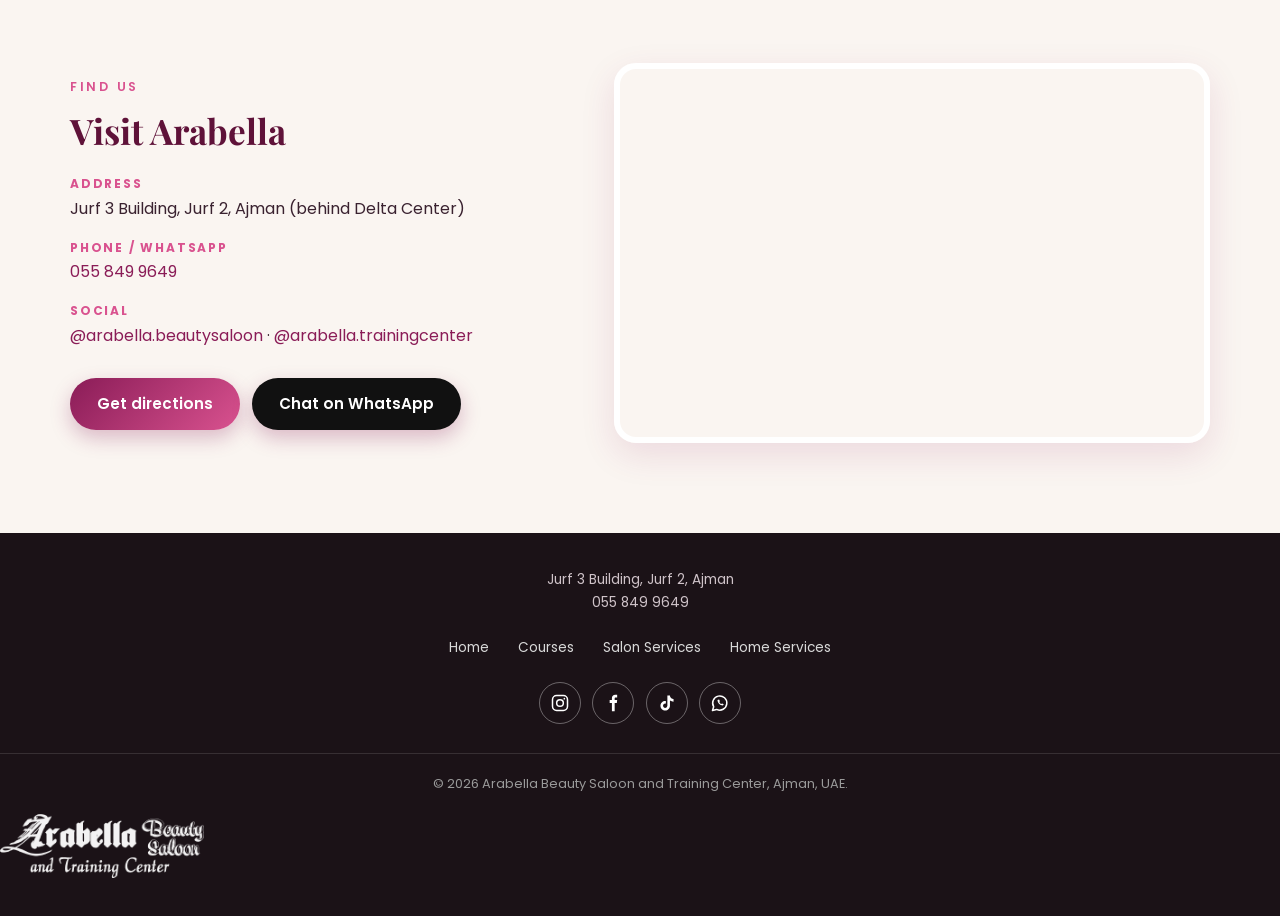
==== commit 1ced85da: "Hero: white logo replaces heading text Co-Authored-By: Claude Sonnet 5.5 <noreply@anthropic.com>" ====
--- a/index.html
+++ b/index.html
@@ -31,7 +31,7 @@
   </script>
   <div class="hv-shade"></div>
   <div class="wrap hv-in">
-    <h1>Beauty &amp; <em>Training</em></h1>
+    <h1 class="hv-logo"><img src="assets/logo.png" alt="Arabella Beauty Saloon and Training Center"></h1>
     <div class="cta-row">
       <a href="services.html#book" class="btn">Book Now</a>
       <a href="https://www.instagram.com/arabella.beautysaloon" target="_blank" rel="noopener" class="btn btn-outline-w btn-ig"><svg viewBox="0 0 24 24" width="20" height="20" fill="none" stroke="currentColor" stroke-width="1.8" aria-hidden="true"><rect x="3" y="3" width="18" height="18" rx="5"/><circle cx="12" cy="12" r="4"/><circle cx="17.2" cy="6.8" r="1" fill="currentColor" stroke="none"/></svg>Visit our Instagram</a>
--- a/style.css
+++ b/style.css
@@ -598,3 +598,7 @@
 .hv-in .cta-row{margin-top:6rem;gap:.9rem}
 .btn-ig{display:inline-flex;align-items:center;justify-content:center;gap:.6rem}
 @media (max-width:600px){.hv-in .cta-row{flex-direction:column}.hv-in .cta-row .btn{width:100%;box-sizing:border-box;text-align:center}}
+
+/* hero: white logo replaces the heading text */
+.hero .hv-in h1.hv-logo{margin:0;line-height:0}
+.hv-logo img{display:block;margin:0 auto;width:min(560px,86vw);height:auto;filter:brightness(0) invert(1) drop-shadow(0 2px 14px rgba(0,0,0,.35))}
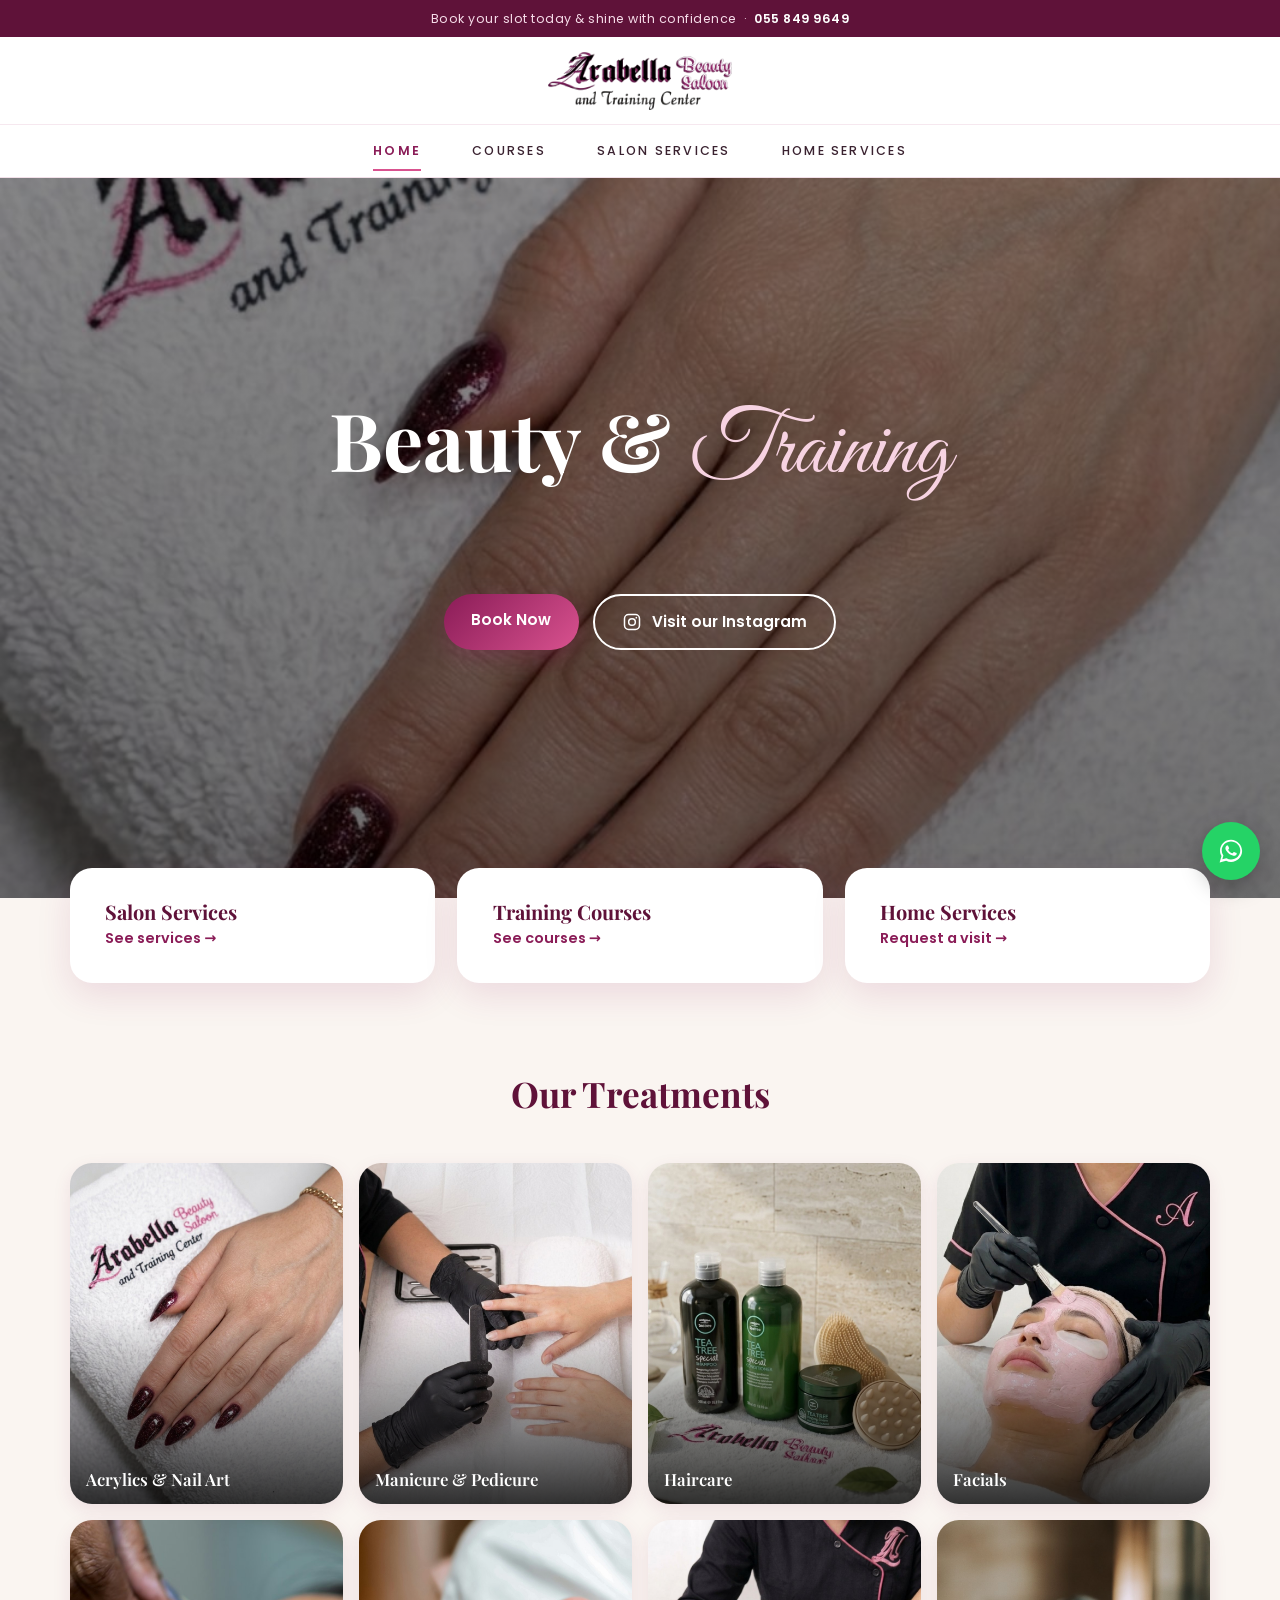
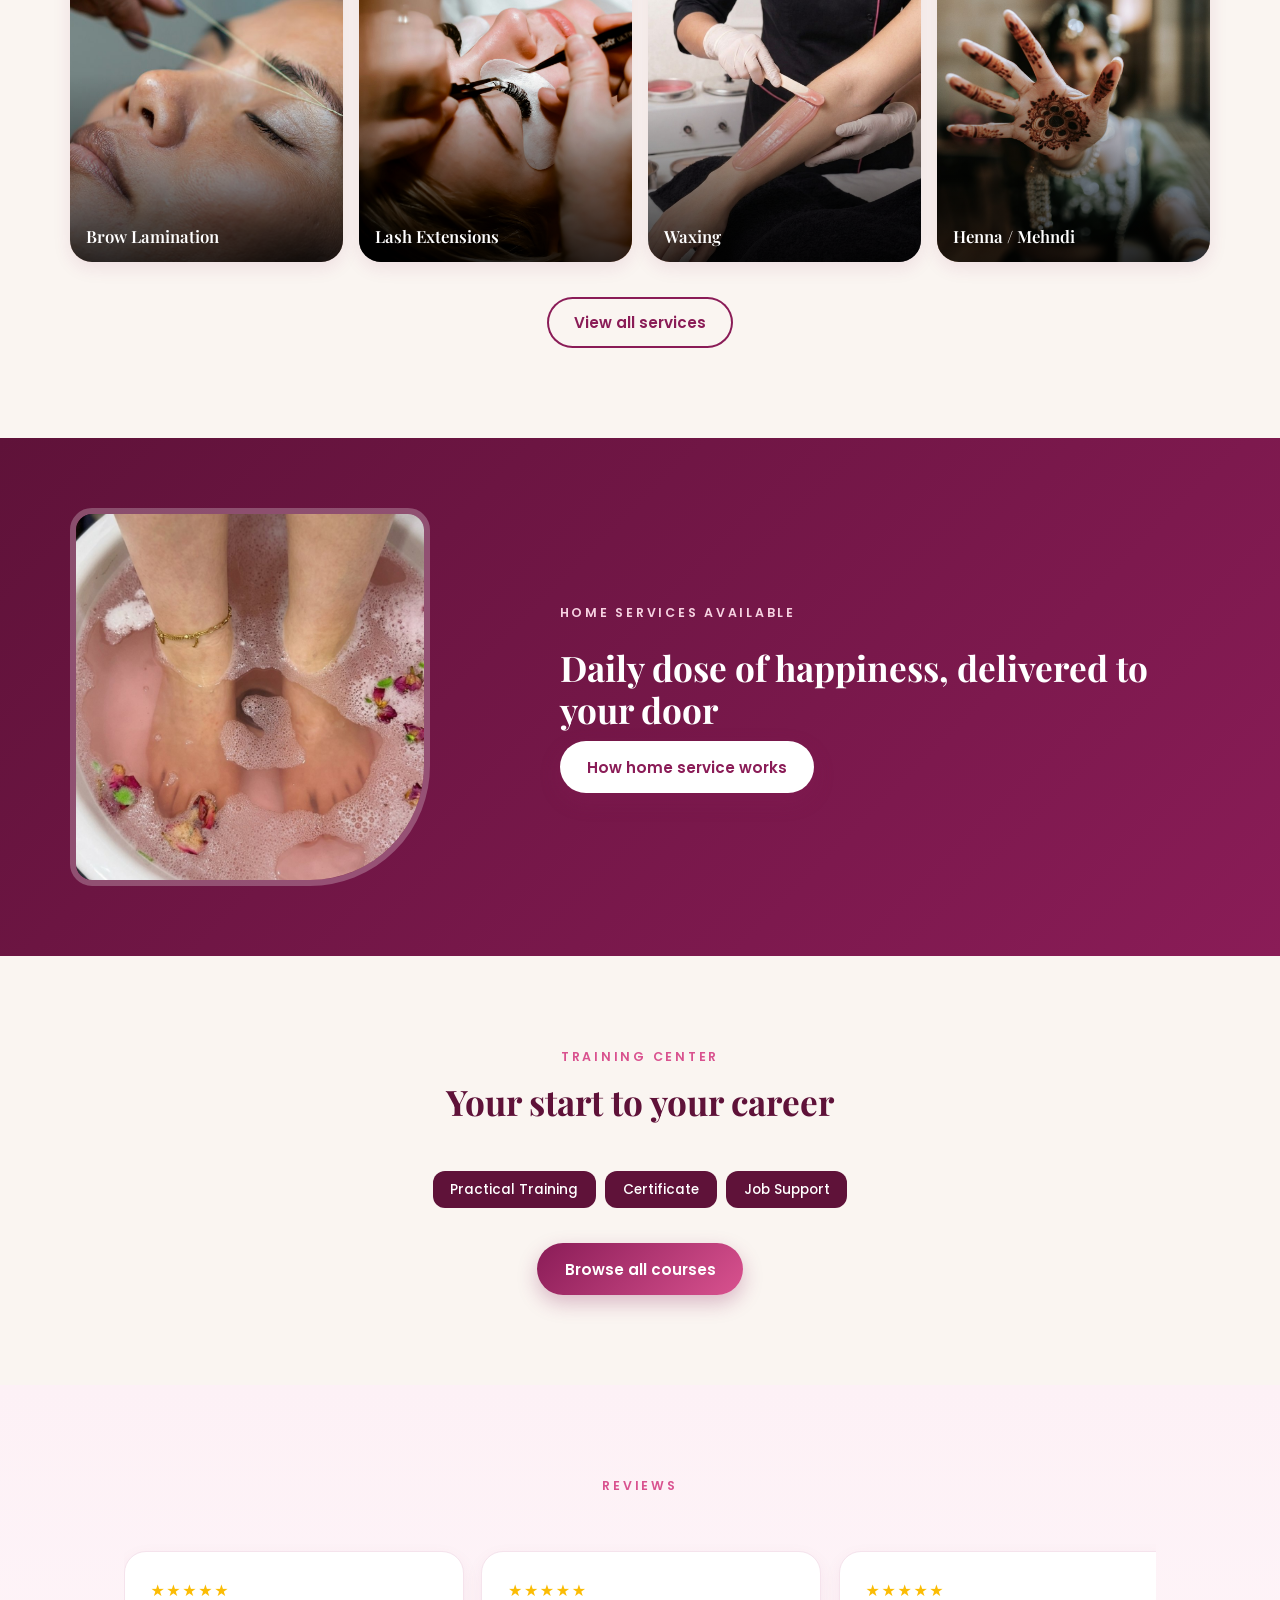
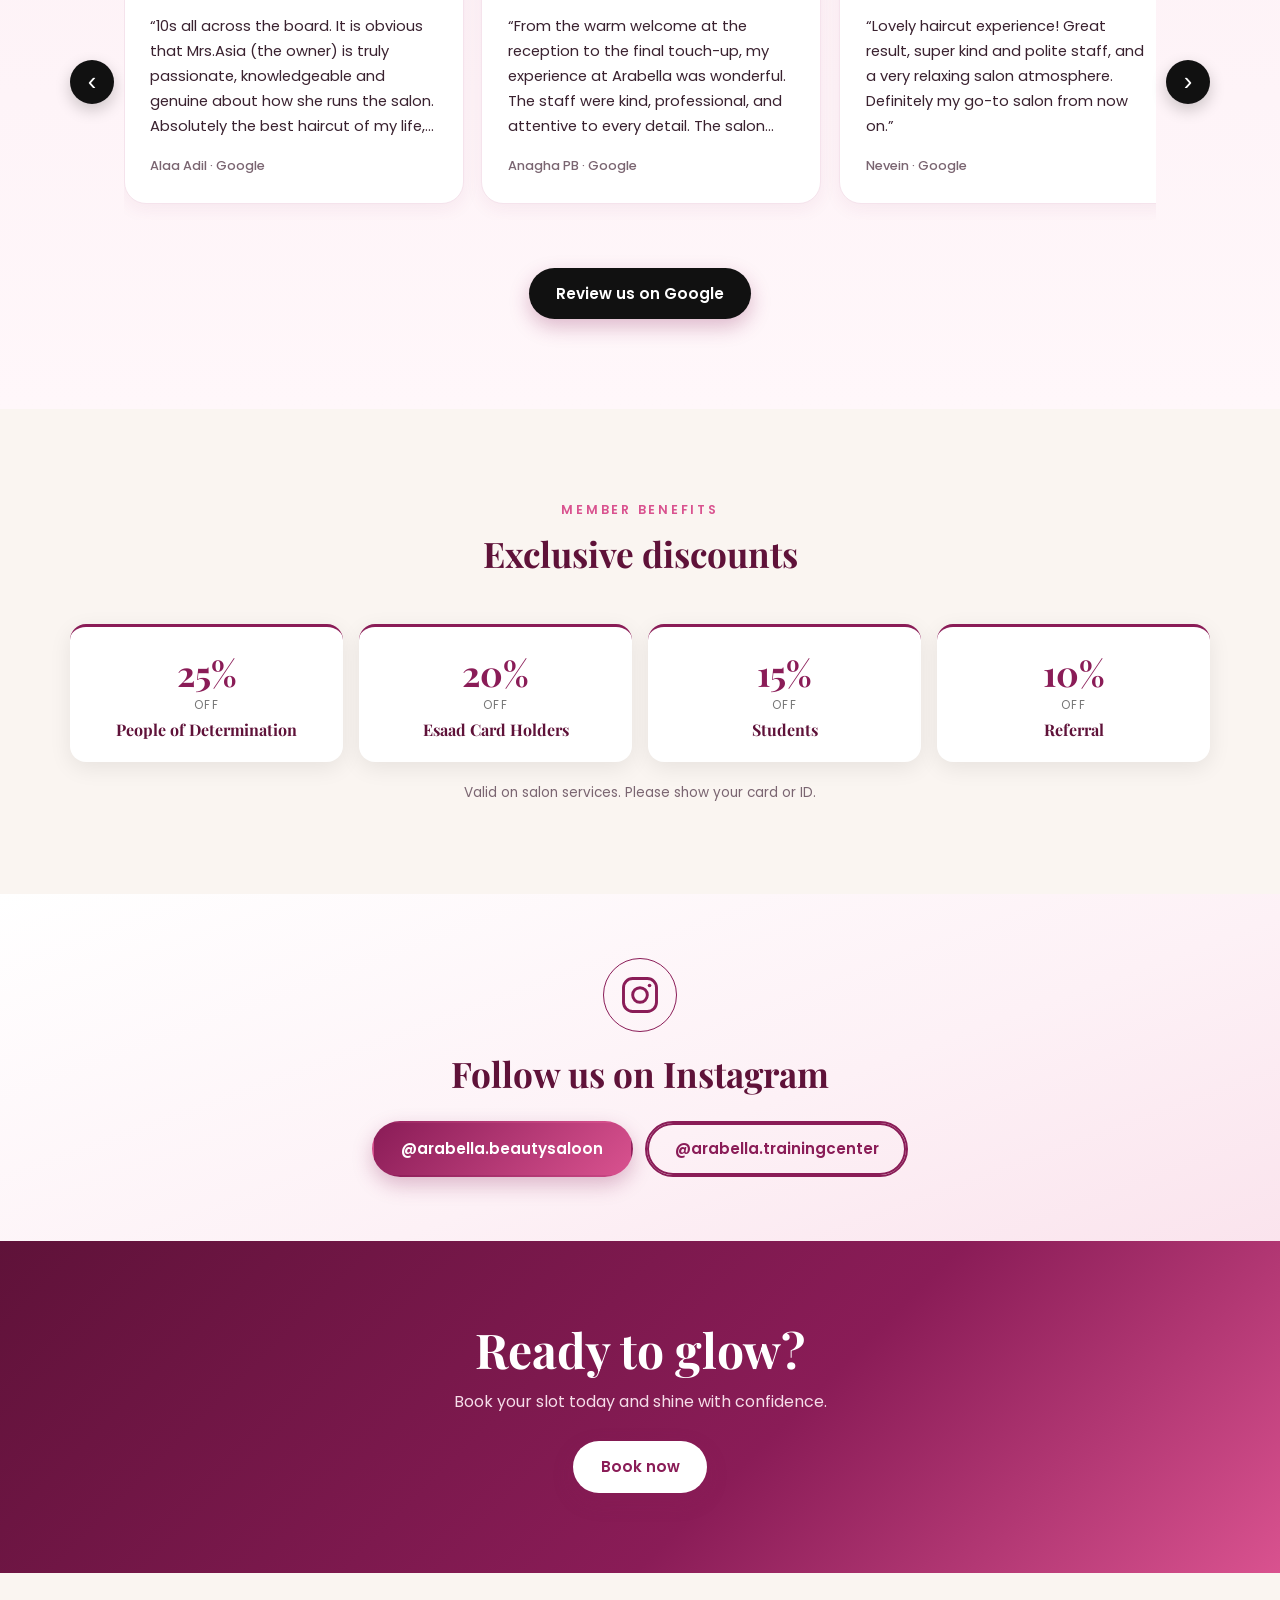
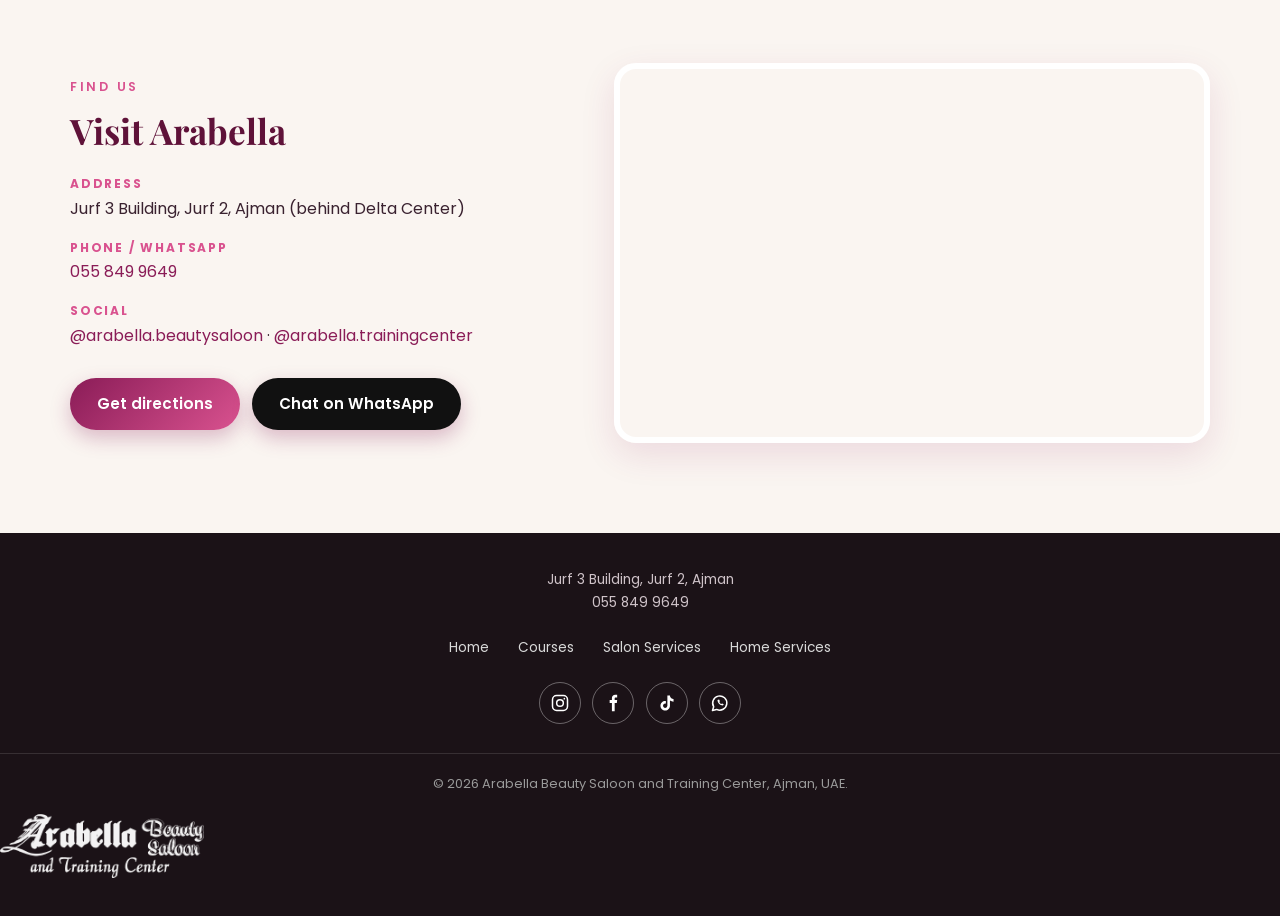
==== commit 5b720c0a: "Revert "Hero: white logo replaces heading text" This reverts commit 1ced85da4a25fd6769a5d3d156c347b3" ====
--- a/index.html
+++ b/index.html
@@ -31,7 +31,7 @@
   </script>
   <div class="hv-shade"></div>
   <div class="wrap hv-in">
-    <h1 class="hv-logo"><img src="assets/logo.png" alt="Arabella Beauty Saloon and Training Center"></h1>
+    <h1>Beauty &amp; <em>Training</em></h1>
     <div class="cta-row">
       <a href="services.html#book" class="btn">Book Now</a>
       <a href="https://www.instagram.com/arabella.beautysaloon" target="_blank" rel="noopener" class="btn btn-outline-w btn-ig"><svg viewBox="0 0 24 24" width="20" height="20" fill="none" stroke="currentColor" stroke-width="1.8" aria-hidden="true"><rect x="3" y="3" width="18" height="18" rx="5"/><circle cx="12" cy="12" r="4"/><circle cx="17.2" cy="6.8" r="1" fill="currentColor" stroke="none"/></svg>Visit our Instagram</a>
--- a/style.css
+++ b/style.css
@@ -598,7 +598,3 @@
 .hv-in .cta-row{margin-top:6rem;gap:.9rem}
 .btn-ig{display:inline-flex;align-items:center;justify-content:center;gap:.6rem}
 @media (max-width:600px){.hv-in .cta-row{flex-direction:column}.hv-in .cta-row .btn{width:100%;box-sizing:border-box;text-align:center}}
-
-/* hero: white logo replaces the heading text */
-.hero .hv-in h1.hv-logo{margin:0;line-height:0}
-.hv-logo img{display:block;margin:0 auto;width:min(560px,86vw);height:auto;filter:brightness(0) invert(1) drop-shadow(0 2px 14px rgba(0,0,0,.35))}
